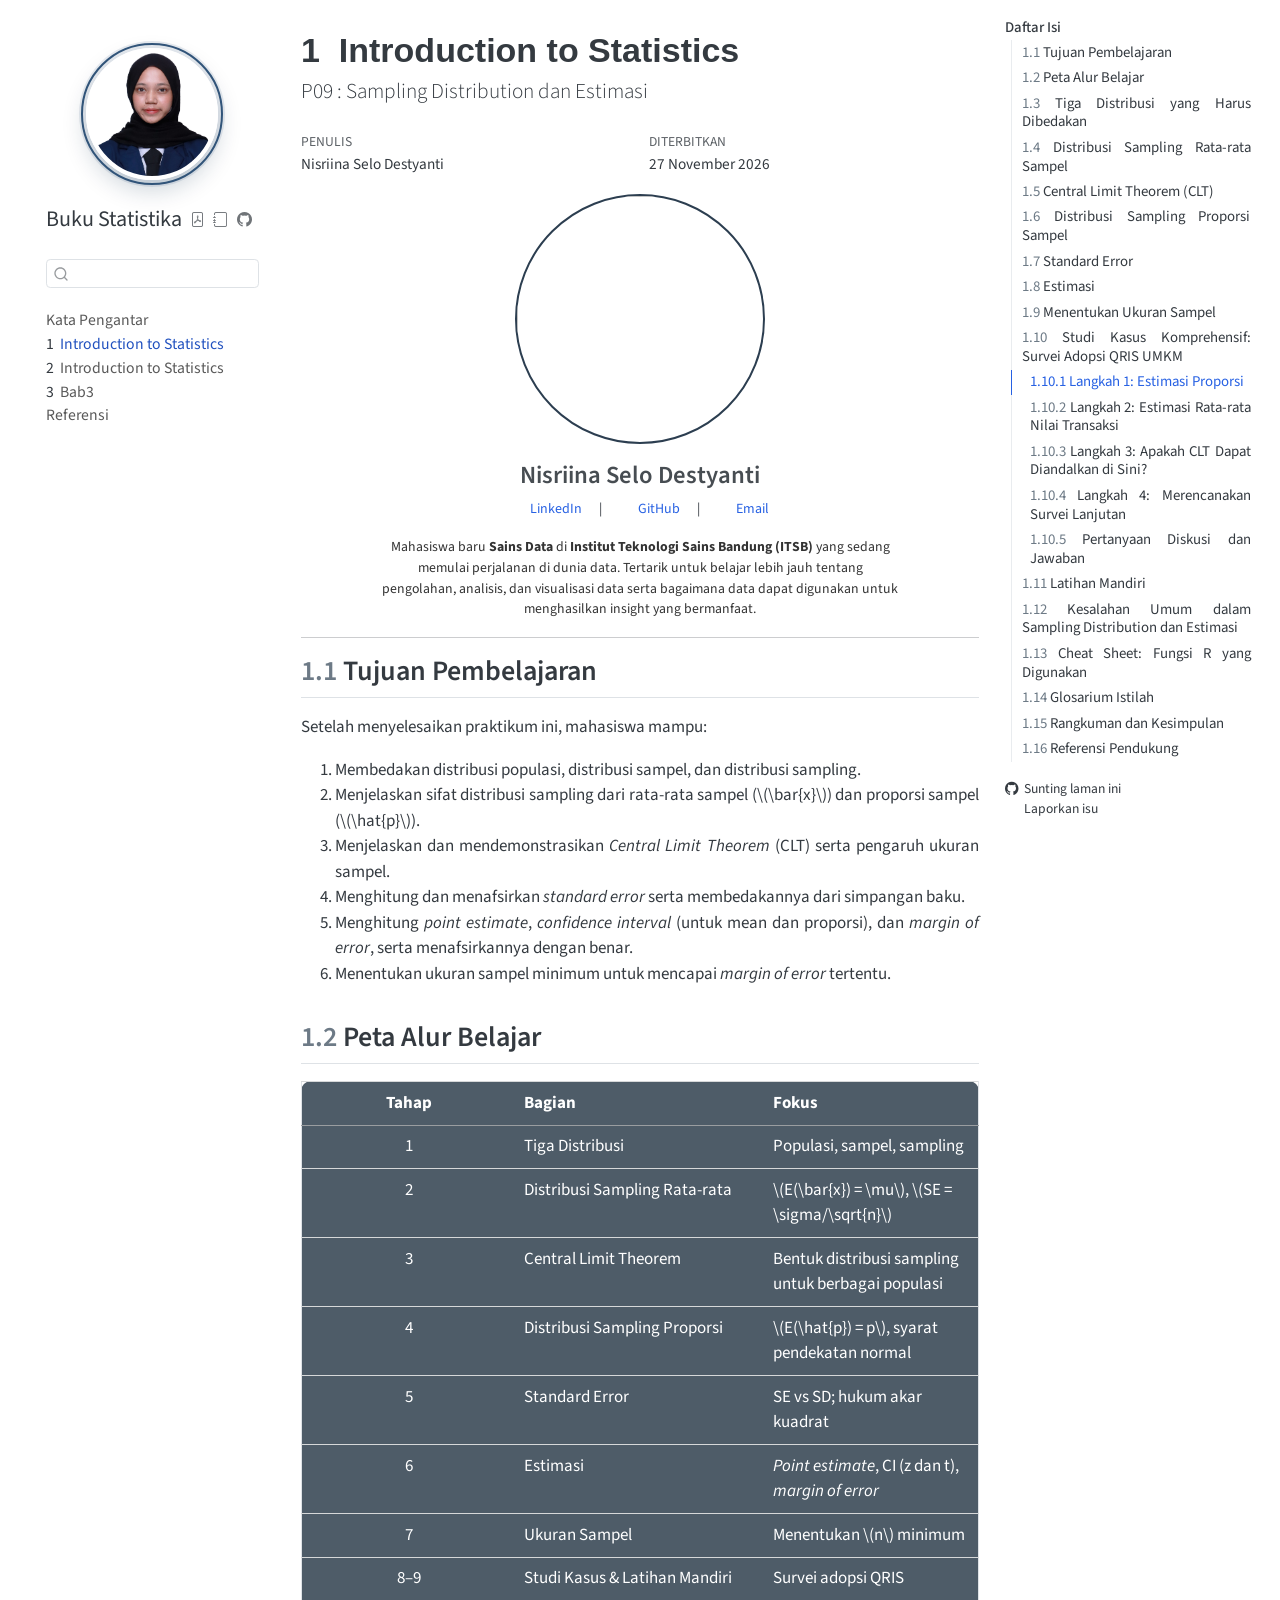
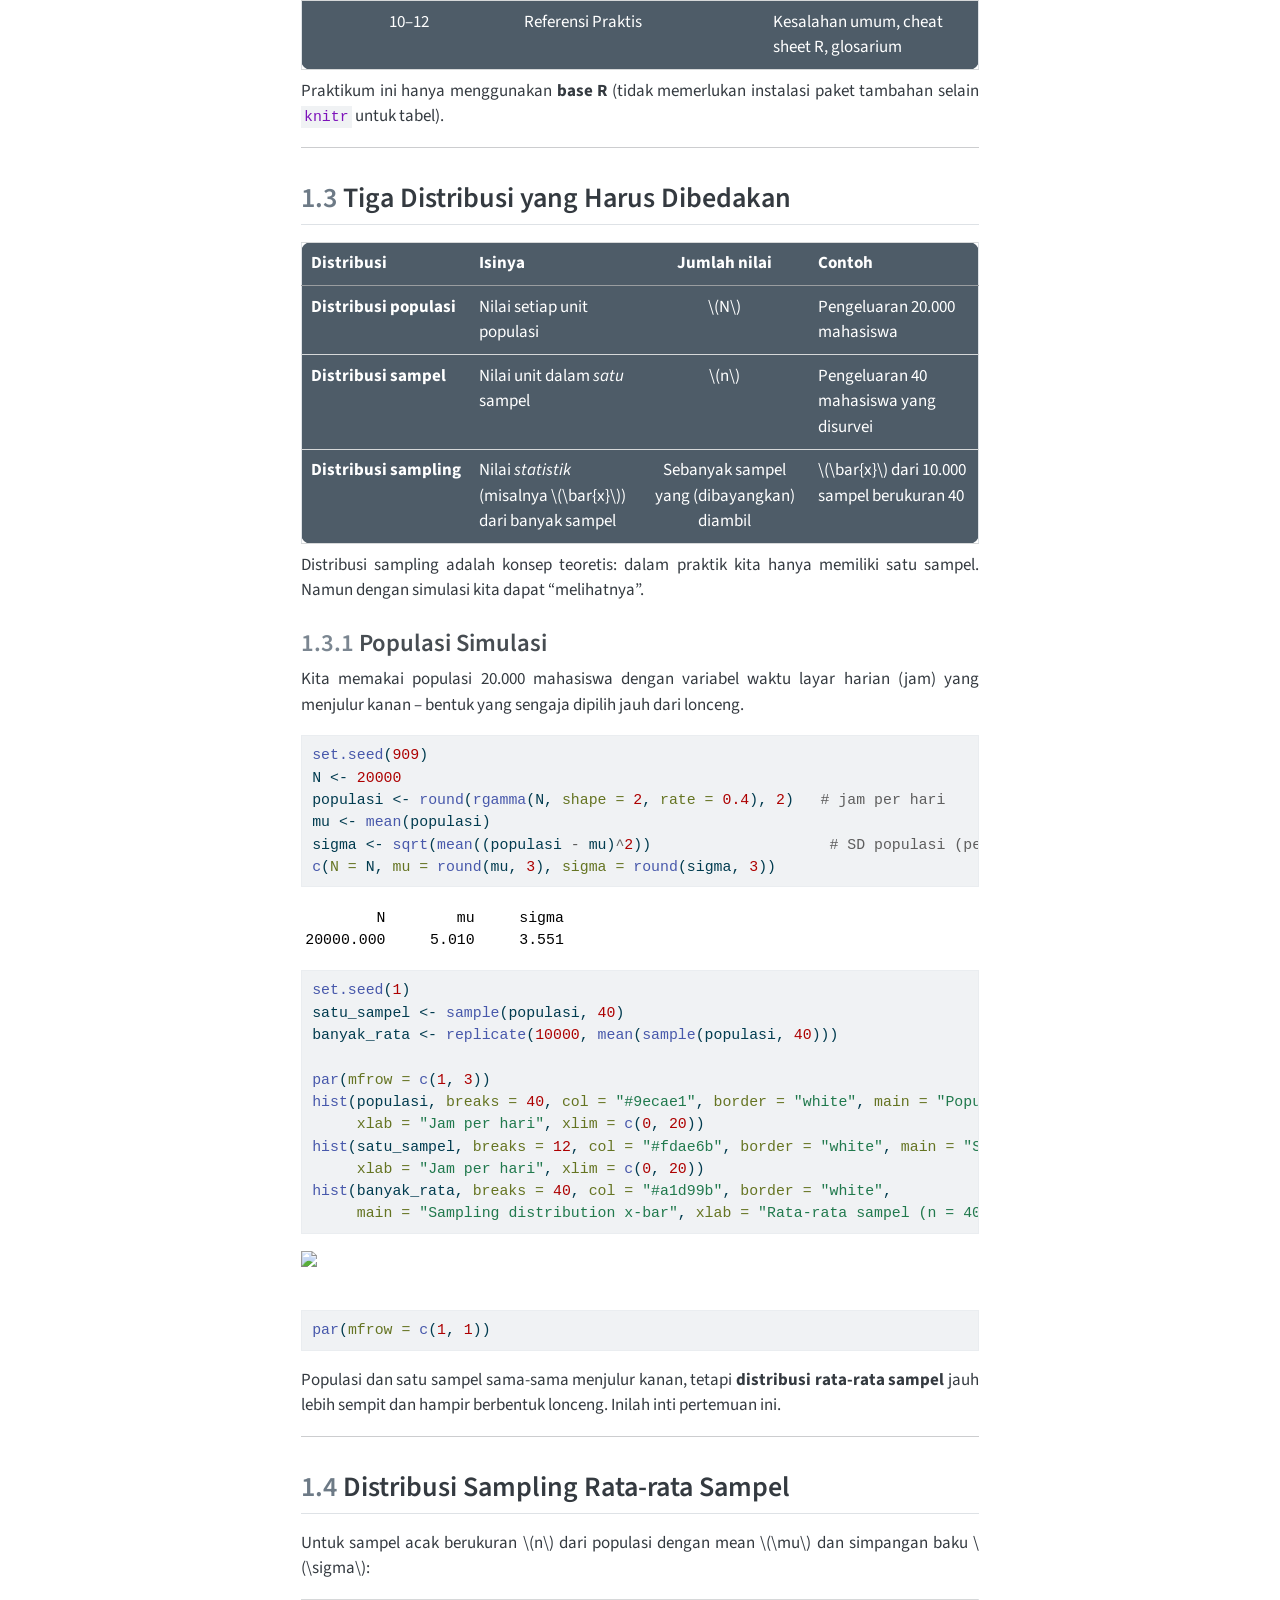
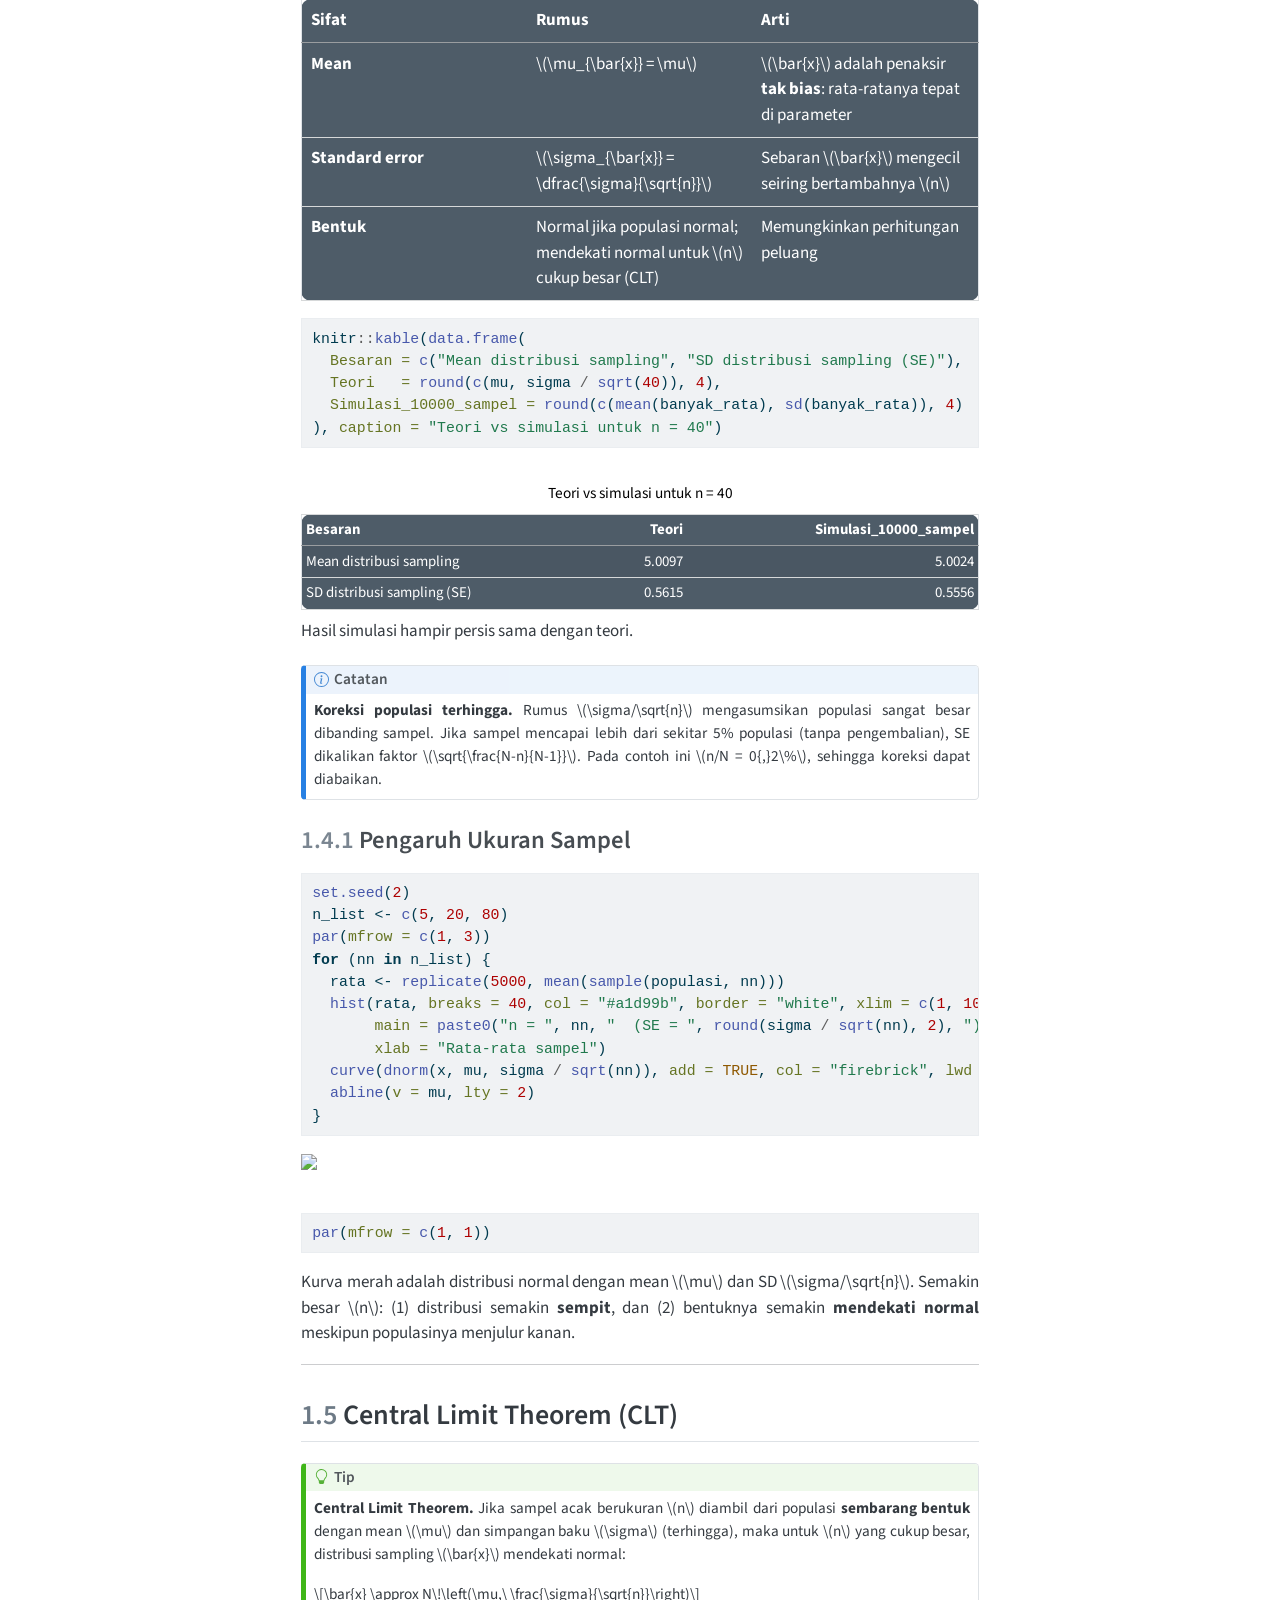
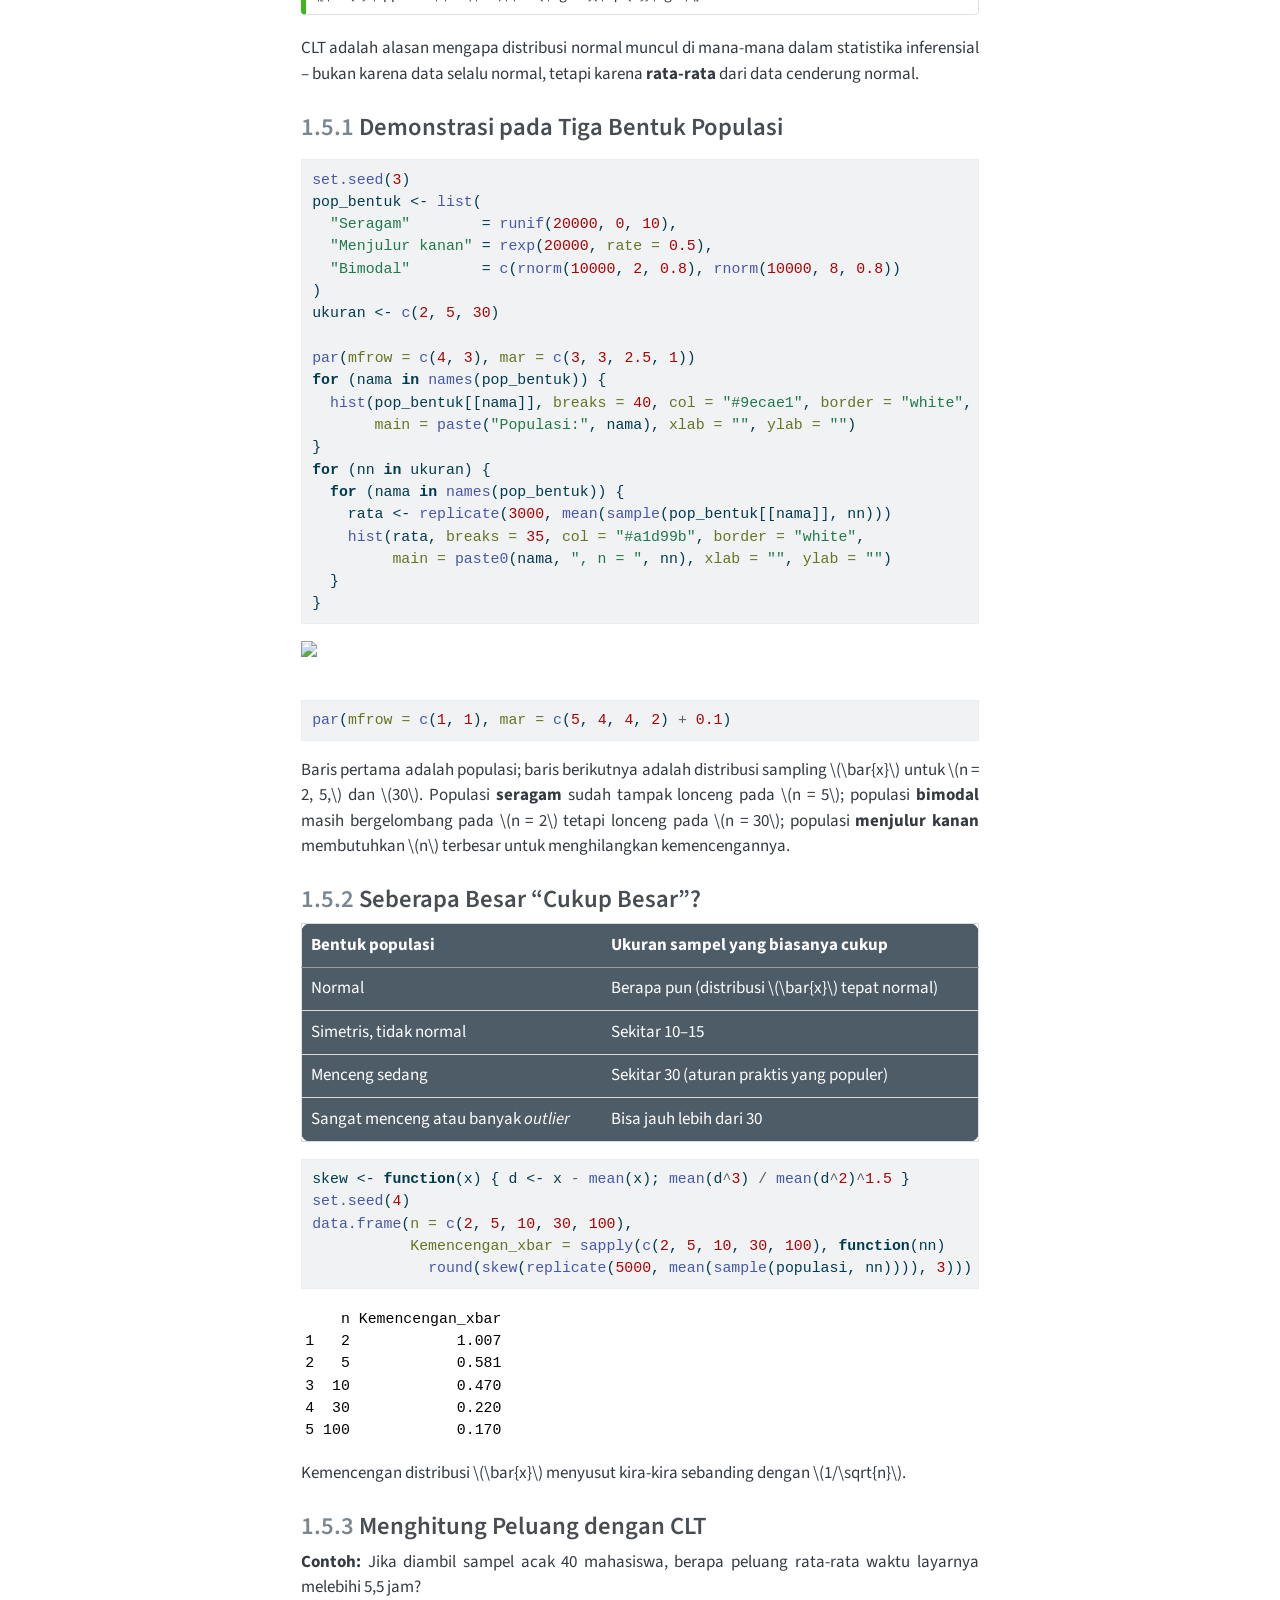
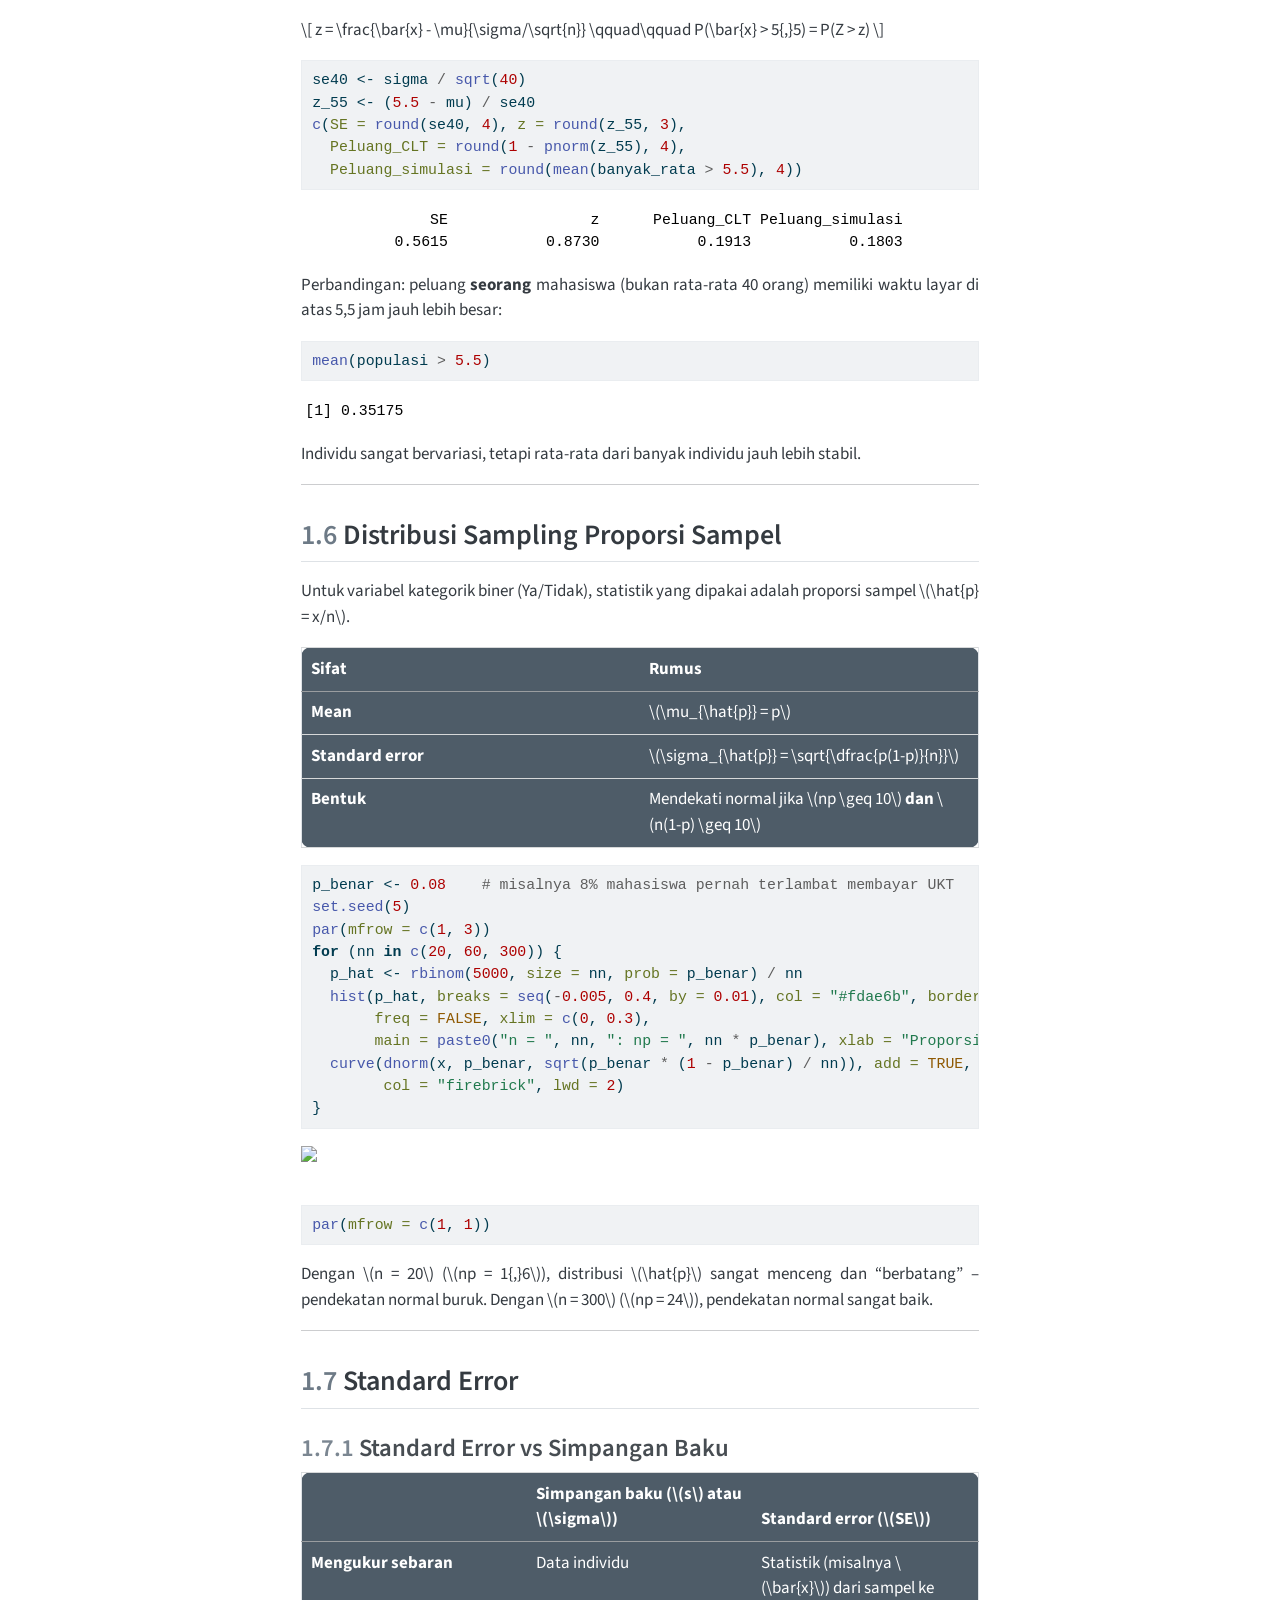
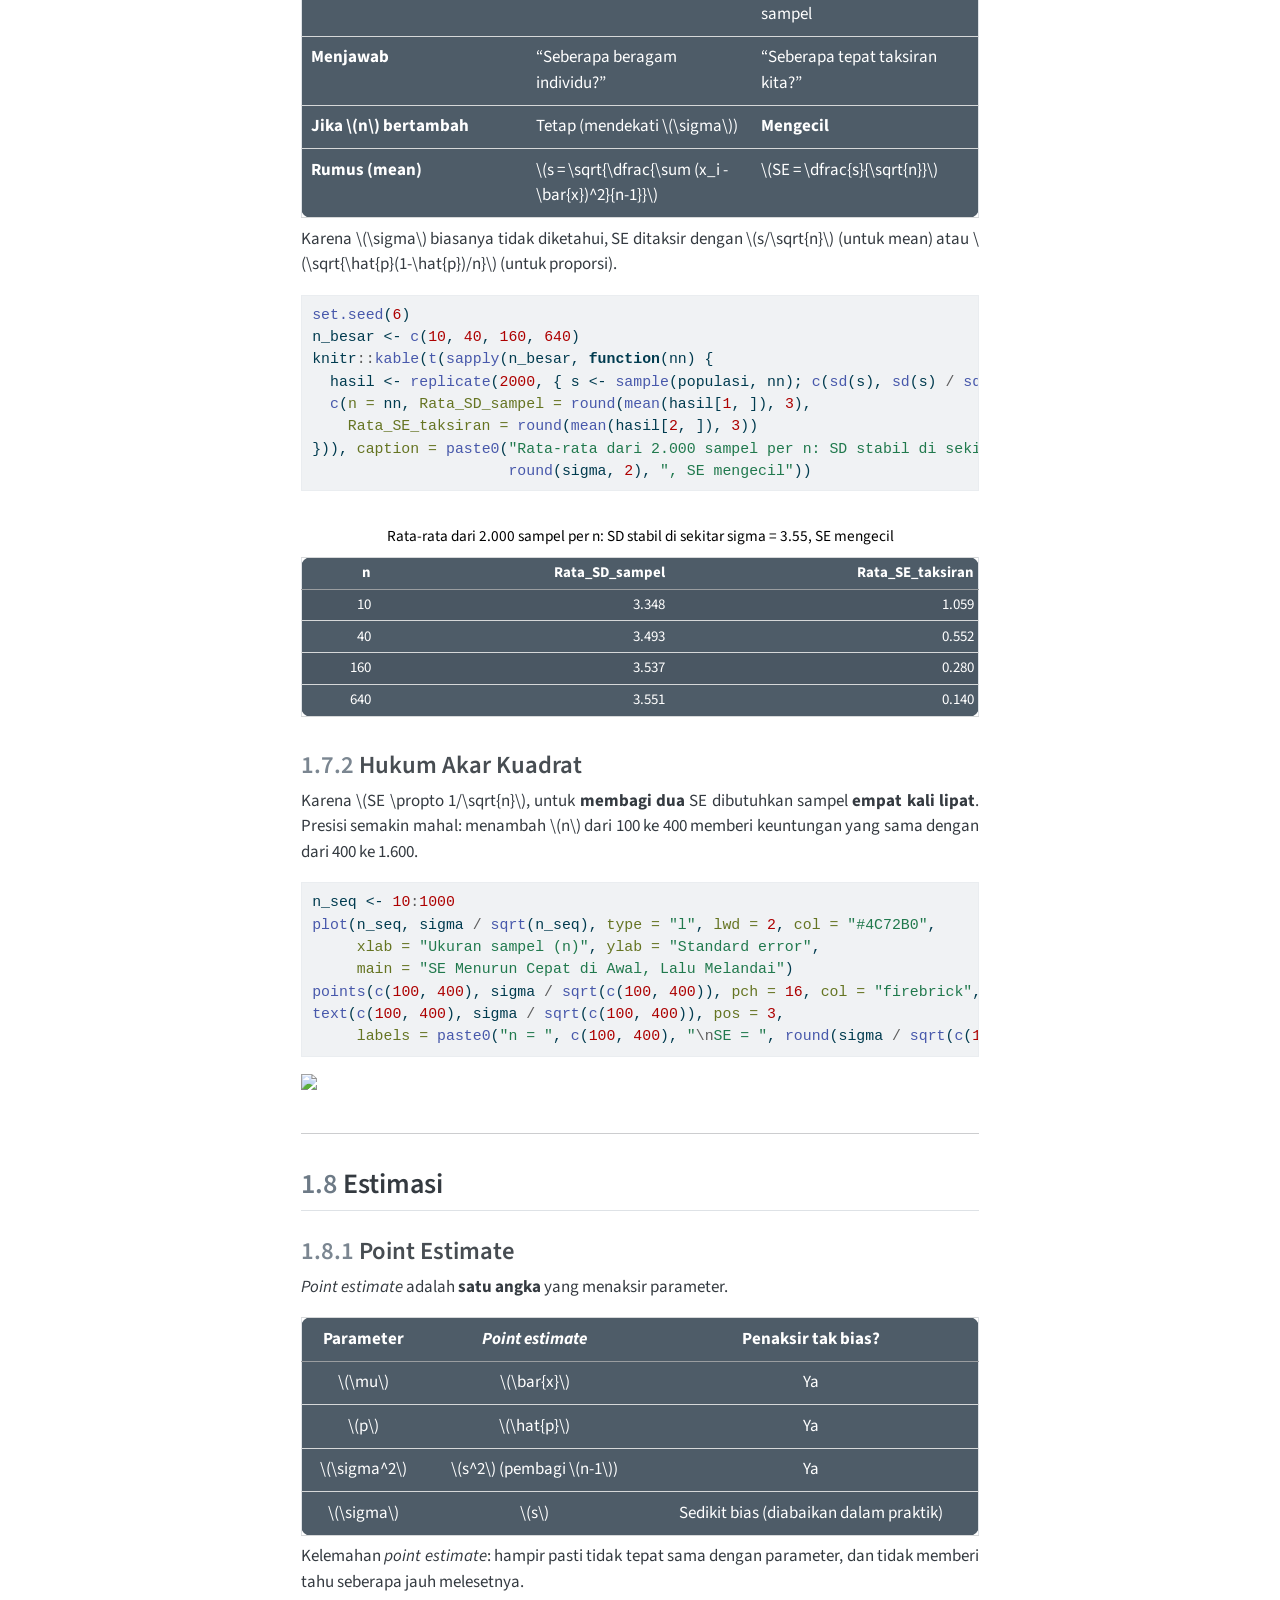
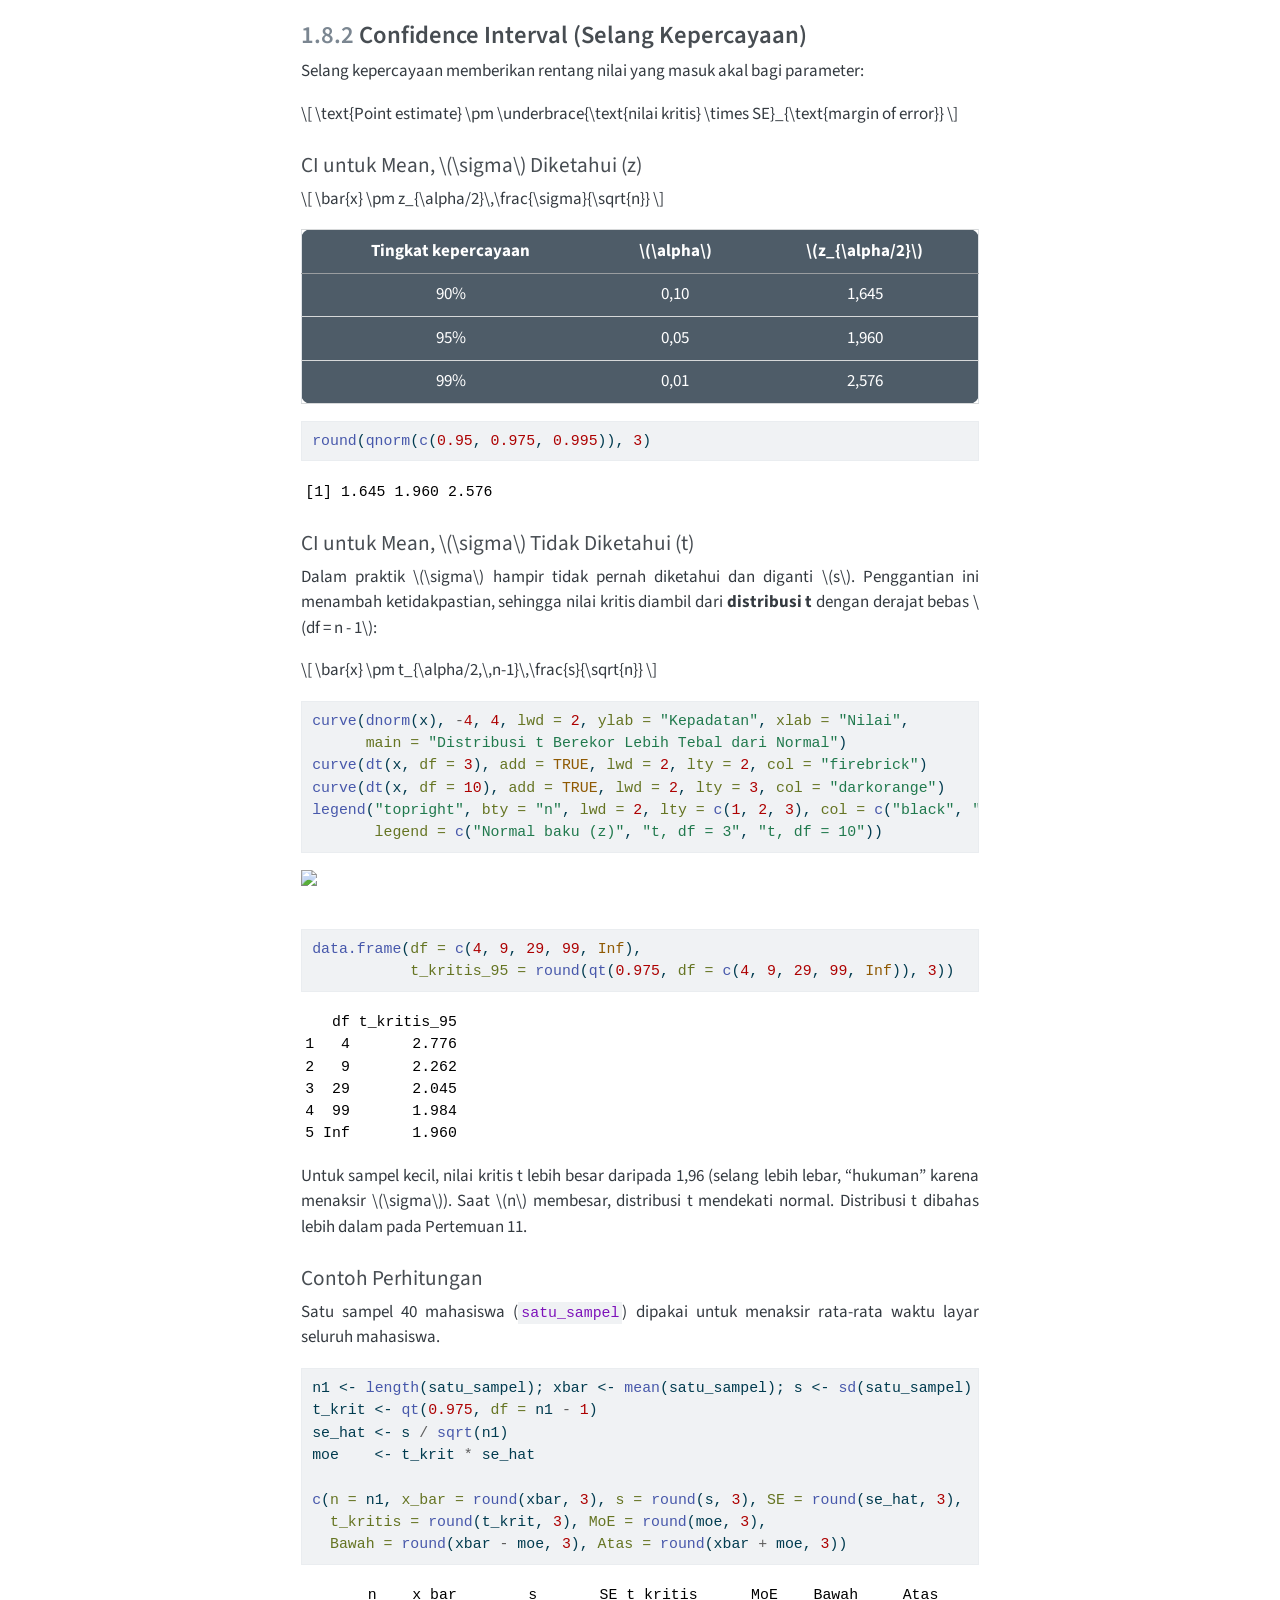
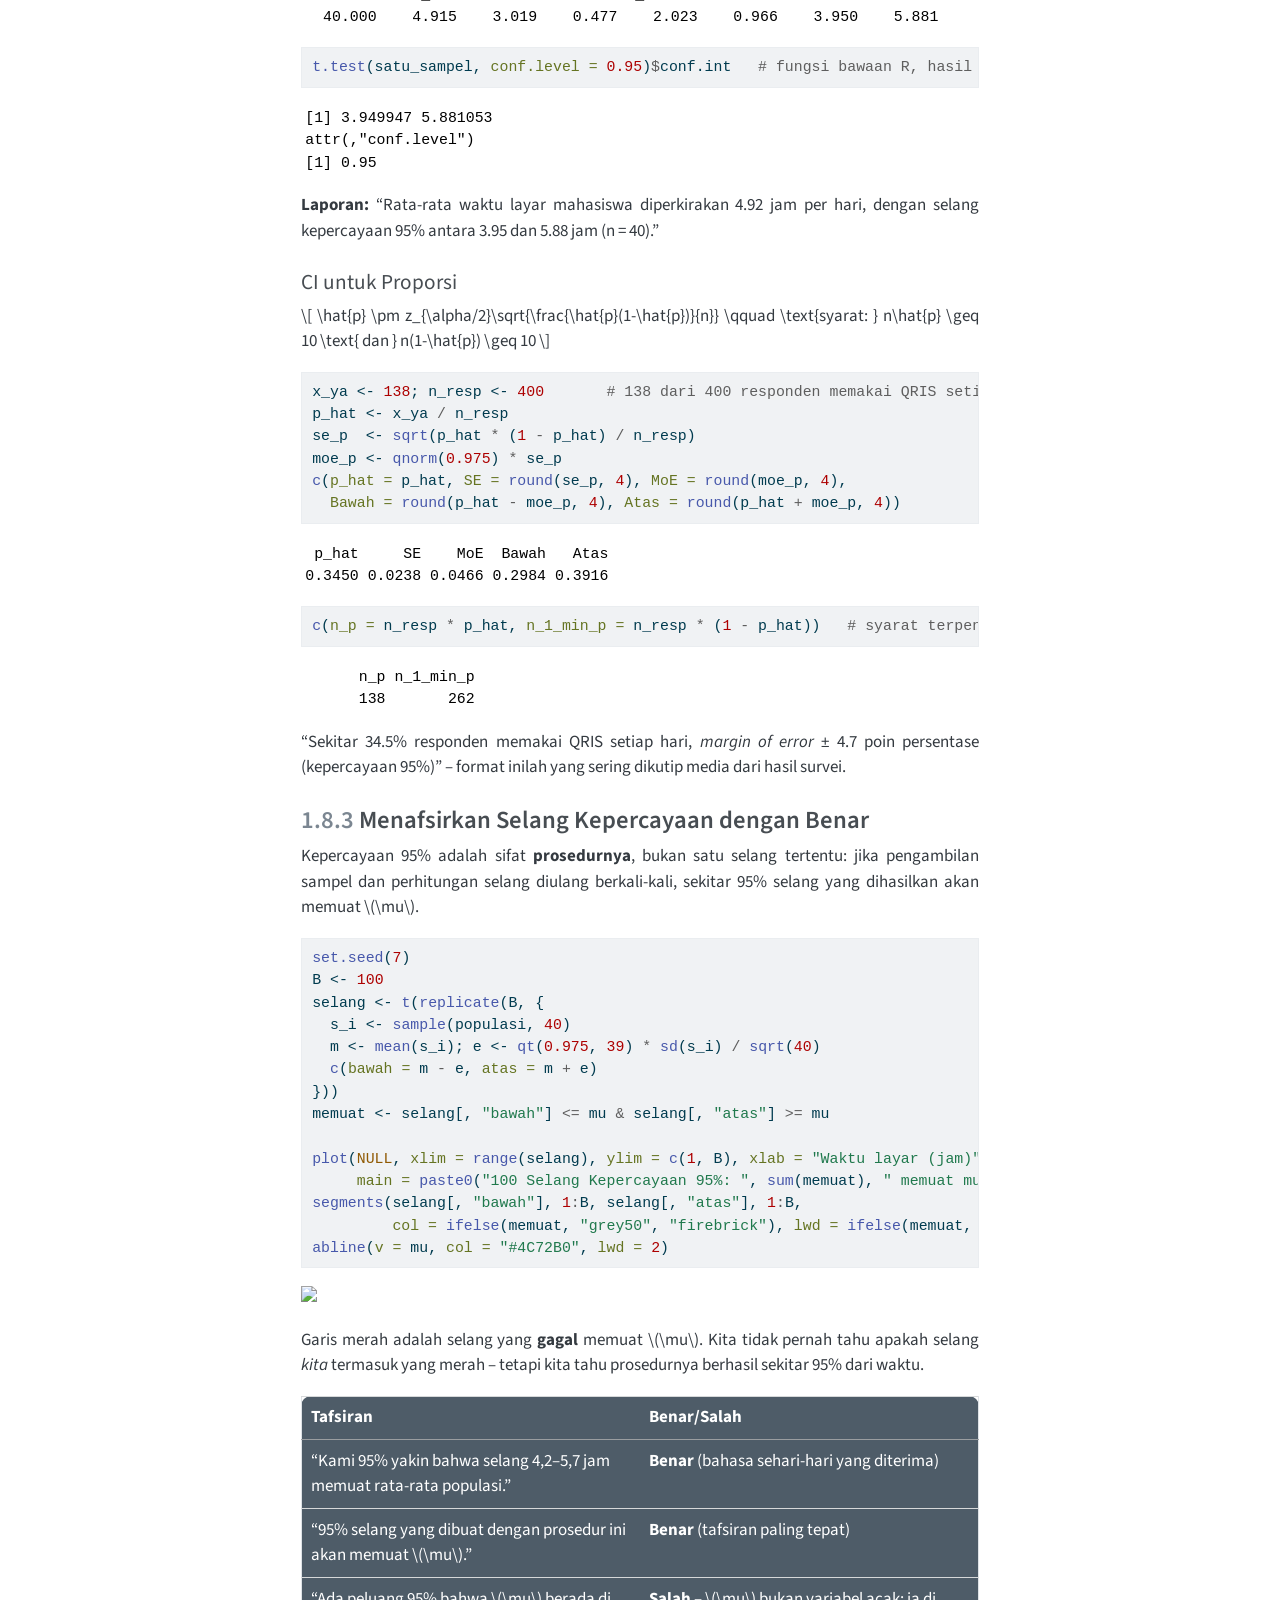
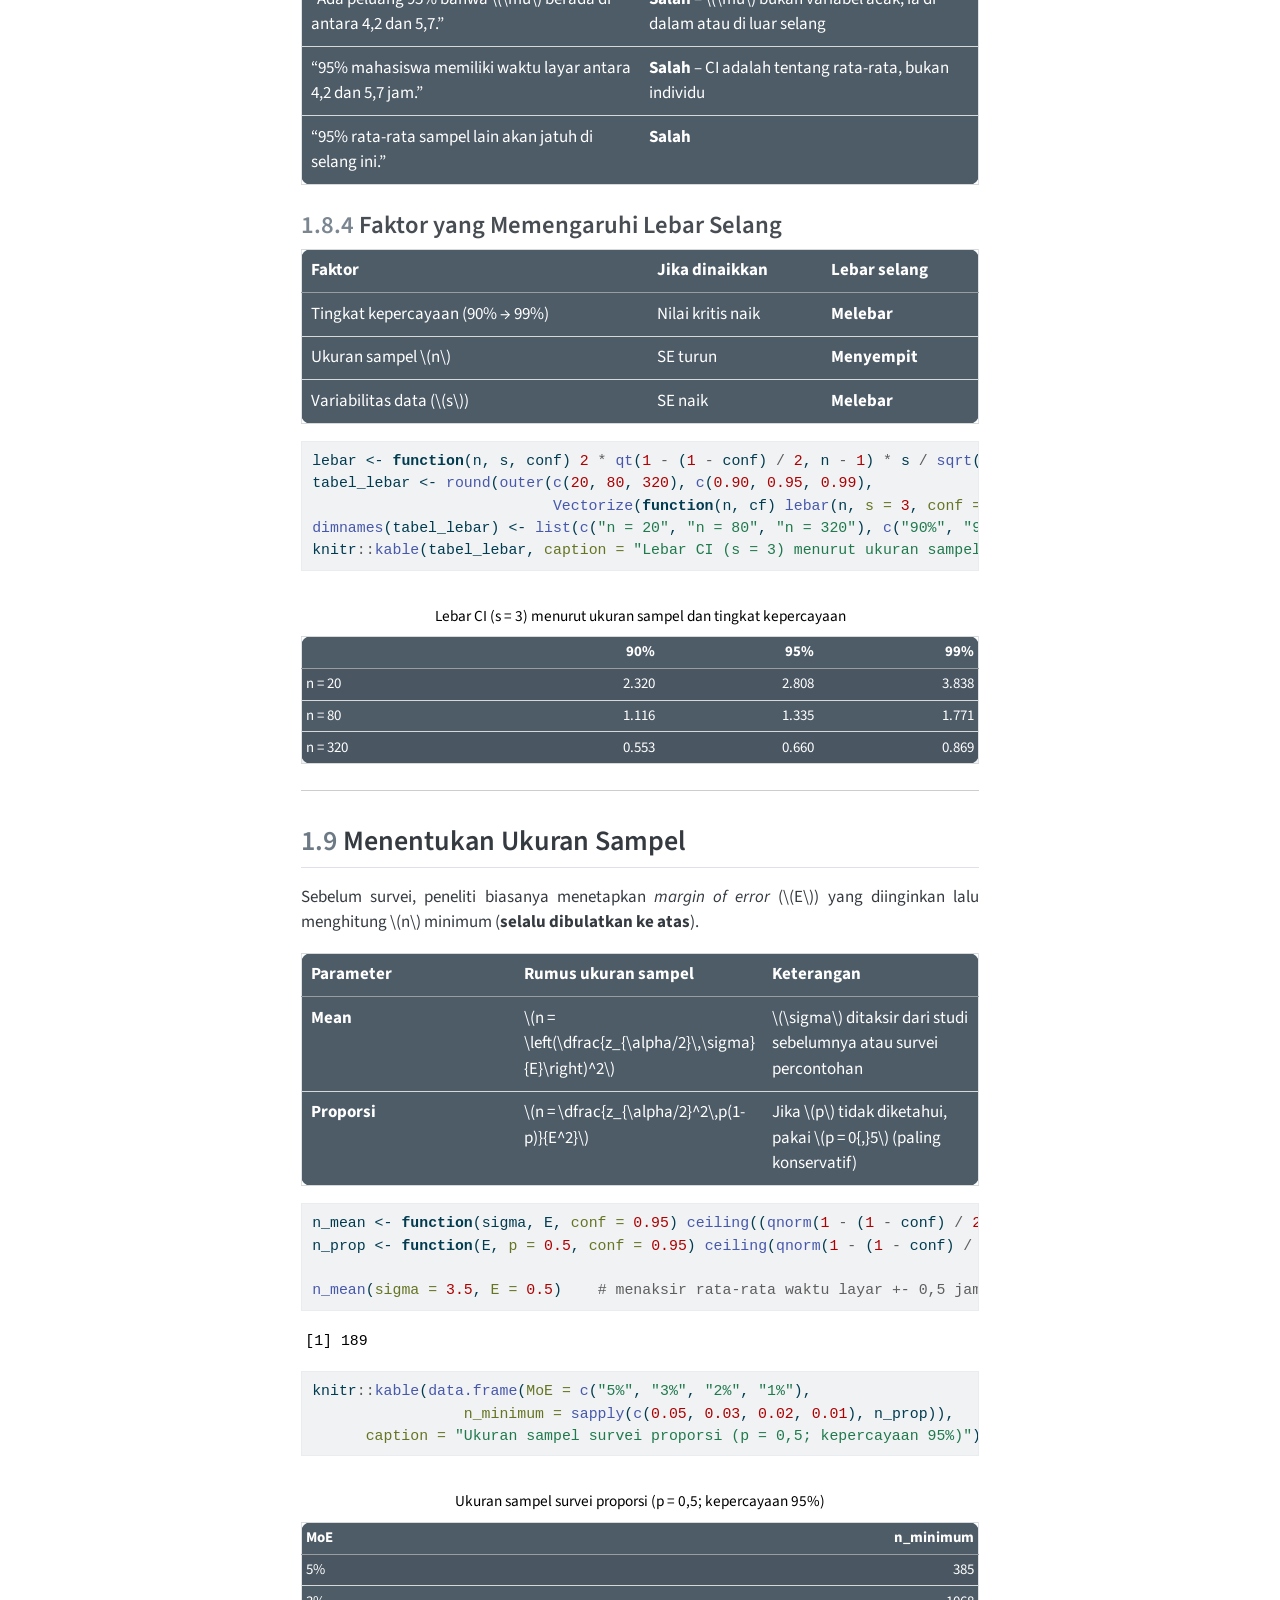
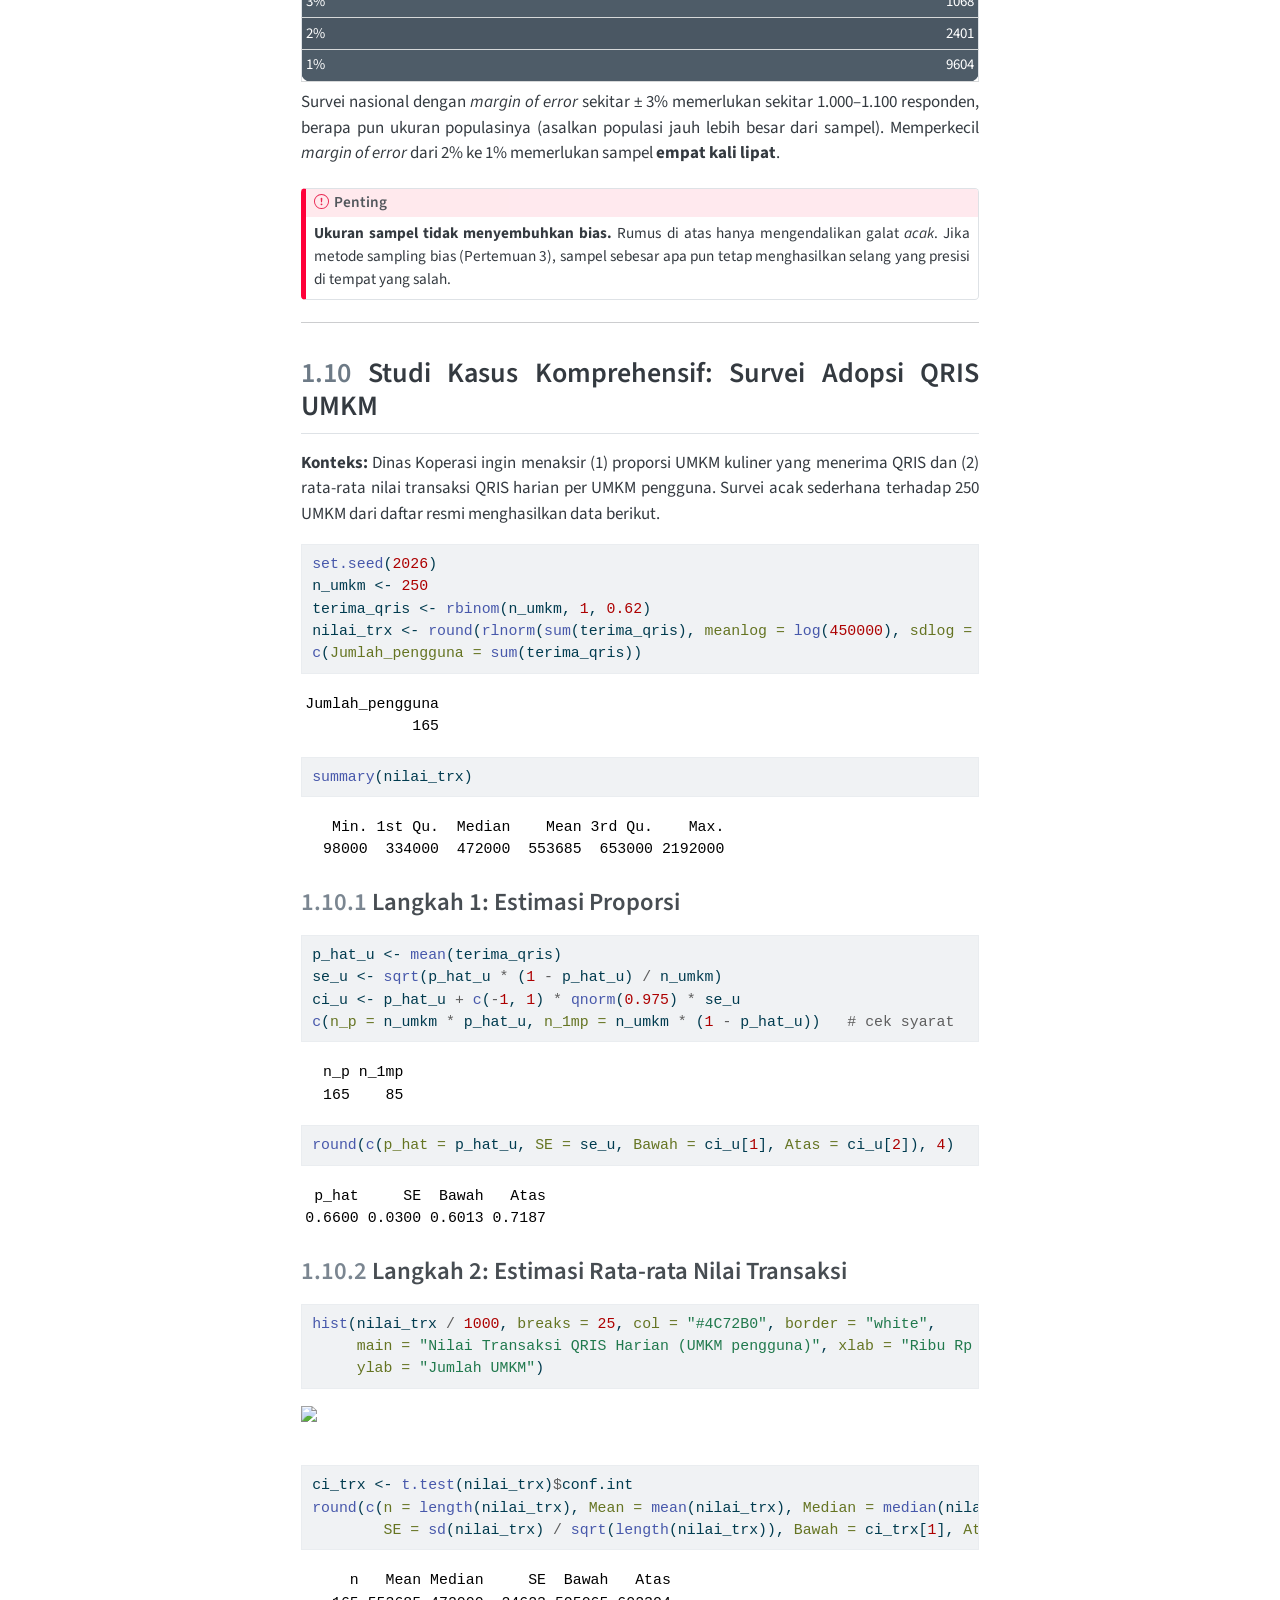
==== docs/chapters/bab-1.html @ 02f85b02 "Update book content" ====
<!DOCTYPE html>
<html xmlns="http://www.w3.org/1999/xhtml" lang="id" xml:lang="id"><head>

<meta charset="utf-8">
<meta name="generator" content="quarto-1.11.9">

<meta name="viewport" content="width=device-width, initial-scale=1.0, user-scalable=yes">

<meta name="author" content="Nisriina Selo Destyanti">
<meta name="dcterms.date" content="2026-11-27">
<meta name="description" content="Deskripsi singkat tentang buku">

<title>1&nbsp; Introduction to Statistics – Buku Statistika</title>
<style>
/* Default styles provided by pandoc.
** See https://pandoc.org/MANUAL.html#variables-for-html for config info.
*/
span.smallcaps{font-variant: small-caps;}
div.columns{display: flex; gap: 1.5em;}
div.column{flex: auto;}
@media screen {
div.columns{gap: min(4vw, 1.5em);}
div.column{overflow-x: auto;}
}
div.hanging-indent{margin-left: 1.5em; text-indent: -1.5em;}
ul.task-list{list-style: none;}
ul.task-list li input[type="checkbox"] {
  width: 0.8em;
  margin: 0 0.8em 0.2em -1em; /* quarto-specific, see https://github.com/quarto-dev/quarto-cli/issues/4556 */ 
  vertical-align: middle;
}
/* CSS for syntax highlighting */
html { -webkit-text-size-adjust: 100%; }
pre > code.sourceCode { white-space: pre; position: relative; }
pre > code.sourceCode > span { display: inline-block; line-height: 1.25; }
pre > code.sourceCode > span:empty { height: 1.2em; }
.sourceCode { overflow: visible; }
code.sourceCode > span { color: inherit; text-decoration: inherit; }
div.sourceCode { margin: 1em 0; }
pre.sourceCode { margin: 0; }
@media screen {
div.sourceCode { overflow: auto; }
}
@media print {
pre > code.sourceCode { white-space: pre-wrap; }
pre > code.sourceCode > span { text-indent: -5em; padding-left: 5em; }
}
pre.numberSource code
  { counter-reset: source-line 0; }
pre.numberSource code > span
  { position: relative; left: -4em; counter-increment: source-line; }
pre.numberSource code > span > a:first-child::before
  { content: counter(source-line);
    position: relative; left: -1em; text-align: right; vertical-align: baseline;
    border: none; display: inline-block;
    -webkit-touch-callout: none; -webkit-user-select: none;
    -khtml-user-select: none; -moz-user-select: none;
    -ms-user-select: none; user-select: none;
    padding: 0 4px; width: 4em;
  }
pre.numberSource { margin-left: 3em;  padding-left: 4px; }
div.sourceCode
  {   }
@media screen {
pre > code.sourceCode > span > a:first-child::before { text-decoration: underline; }
}
</style>


<script src="../site_libs/quarto-nav/quarto-nav.js"></script>
<script src="../site_libs/quarto-nav/headroom.min.js"></script>
<script src="../site_libs/clipboard/clipboard.min.js"></script>
<script src="../site_libs/quarto-search/autocomplete.umd.js"></script>
<script src="../site_libs/quarto-search/fuse.min.js"></script>
<script src="../site_libs/quarto-search/quarto-search.js"></script>
<meta name="quarto:offset" content="../">
<link href="../chapters/bab-2.html" rel="next">
<link href="../index.html" rel="prev">
<script src="../site_libs/quarto-html/quarto.js" type="module"></script>
<script src="../site_libs/quarto-html/tabsets/tabsets.js" type="module"></script>
<script src="../site_libs/quarto-html/scrollable-regions/scrollable-regions.js" type="module"></script>
<script src="../site_libs/quarto-html/popper.min.js"></script>
<script src="../site_libs/quarto-html/tippy.umd.min.js"></script>
<script src="../site_libs/quarto-html/anchor.min.js"></script>
<link href="../site_libs/quarto-html/tippy.css" rel="stylesheet">
<link href="../site_libs/quarto-html/quarto-syntax-highlighting-63b5708e65d6cd79cd7618c58d0c21e7.css" rel="stylesheet" id="quarto-text-highlighting-styles">
<script src="../site_libs/bootstrap/bootstrap.min.js"></script>
<link href="../site_libs/bootstrap/bootstrap-icons.css" rel="stylesheet">
<link href="../site_libs/bootstrap/bootstrap-8575377b15774f46c10fa1d7752ca172.min.css" rel="stylesheet" append-hash="true" id="quarto-bootstrap" data-mode="light">
<script id="quarto-search-options" type="application/json">{
  "location": "sidebar",
  "copy-button": false,
  "collapse-after": 3,
  "panel-placement": "start",
  "type": "textbox",
  "limit": 50,
  "keyboard-shortcut": [
    "f",
    "/",
    "s"
  ],
  "show-item-context": false,
  "language": {
    "search-no-results-text": "Tidak ada hasil",
    "search-matching-documents-text": "dokumen cocok",
    "search-copy-link-title": "Salin tautan untuk mencari",
    "search-hide-matches-text": "Sembunyikan kecocokan lainnya",
    "search-more-match-text": "kecocokan lainnya di dokumen ini",
    "search-more-matches-text": "kecocokan lainnya di dokumen ini",
    "search-clear-button-title": "Hapus",
    "search-text-placeholder": "",
    "search-detached-cancel-button-title": "Batal",
    "search-submit-button-title": "Kirim",
    "search-label": "Mencari"
  }
}</script>
<style>html{ scroll-behavior: smooth; }</style>
<meta name="author" content="Nisriina Selo Destyanti">

  <script src="https://cdnjs.cloudflare.com/polyfill/v3/polyfill.min.js?features=es6"></script>
  <script defer="" src="https://cdn.jsdelivr.net/npm/mathjax@4/tex-chtml.js" type="text/javascript"></script>

<script type="text/javascript">
const typesetMath = (el) => {
  if (window.MathJax) {
    // MathJax Typeset
    window.MathJax.typeset([el]);
  } else if (window.katex) {
    // KaTeX Render
    var mathElements = el.getElementsByClassName("math");
    var macros = [];
    for (var i = 0; i < mathElements.length; i++) {
      var texText = mathElements[i].firstChild;
      if (mathElements[i].tagName == "SPAN" && texText && texText.data) {
        window.katex.render(texText.data, mathElements[i], {
          displayMode: mathElements[i].classList.contains('display'),
          throwOnError: false,
          macros: macros,
          fleqn: false
        });
      }
    }
  }
}
window.Quarto = {
  typesetMath
};
</script>

<link rel="stylesheet" href="../assets/style.css">
<link rel="stylesheet" href="style.css">
</head>

<body class="nav-sidebar floating quarto-light"><a id="quarto-skip-link" class="visually-hidden-focusable" href="#quarto-document-content">Skip to main content</a>

<div id="quarto-search-results"></div>
  <header id="quarto-header" class="headroom fixed-top">
  <nav class="quarto-secondary-nav" aria-label="Bilah alat">
    <div class="container-fluid d-flex">
      <button type="button" class="quarto-btn-toggle btn" data-bs-toggle="collapse" role="button" data-bs-target=".quarto-sidebar-collapse-item" aria-controls="quarto-sidebar" aria-expanded="false" aria-label="Alihkan bilah sisi" onclick="if (window.quartoToggleHeadroom) { window.quartoToggleHeadroom(); }">
        <i class="bi bi-layout-text-sidebar-reverse"></i>
      </button>
        <nav class="quarto-page-breadcrumbs" aria-label="Jalur"><ol class="breadcrumb"><li class="breadcrumb-item"><a href="../chapters/bab-1.html"><span class="chapter-number">1</span>&nbsp; <span class="chapter-title">Introduction to Statistics</span></a></li></ol></nav>
        <a class="flex-grow-1" data-bs-toggle="collapse" data-bs-target=".quarto-sidebar-collapse-item" onclick="if (window.quartoToggleHeadroom) { window.quartoToggleHeadroom(); }">      
        </a>
      <button type="button" class="btn quarto-search-button" aria-label="Mencari" onclick="window.quartoOpenSearch();">
        <i class="bi bi-search"></i>
      </button>
    </div>
  </nav>
</header>
<!-- content -->
<div id="quarto-content" class="quarto-container page-columns page-rows-contents page-layout-article">
<!-- sidebar -->
  <nav id="quarto-sidebar" class="sidebar collapse collapse-horizontal quarto-sidebar-collapse-item sidebar-navigation floating overflow-auto" aria-label="Situs web">
    <div class="pt-lg-2 mt-2 text-left sidebar-header">
    <div class="sidebar-title mb-0 py-0">
      <a href="../">Buku Statistika</a> 
        <div class="sidebar-tools-main tools-wide">
    <a href="../Quarto-Template.pdf" title="Pratinjau PDF" class="quarto-navigation-tool px-1" aria-label="Pratinjau PDF"><i class="bi bi-file-pdf"></i></a>
    <a href="../epub-reader.html" title="Pratinjau EPUB" class="quarto-navigation-tool px-1" aria-label="Pratinjau EPUB"><i class="bi bi-journal"></i></a>
    <a href="https://github.com/pakardata1/ebook-template-quarto.git" title="Kode Sumber" class="quarto-navigation-tool px-1" aria-label="Kode Sumber"><i class="bi bi-github"></i></a>
</div>
    </div>
      </div>
        <div class="mt-2 flex-shrink-0 align-items-center">
        <div class="sidebar-search">
        <div id="quarto-search" class="" title="Mencari"></div>
        </div>
        </div>
    <div class="sidebar-menu-container"> 
    <ul class="list-unstyled mt-1">
        <li class="sidebar-item">
  <div class="sidebar-item-container"> 
  <a href="../index.html" class="sidebar-item-text sidebar-link">
 <span class="menu-text">Kata Pengantar</span></a>
  </div>
</li>
        <li class="sidebar-item">
  <div class="sidebar-item-container"> 
  <a href="../chapters/bab-1.html" class="sidebar-item-text sidebar-link active">
 <span class="menu-text"><span class="chapter-number">1</span>&nbsp; <span class="chapter-title">Introduction to Statistics</span></span></a>
  </div>
</li>
        <li class="sidebar-item">
  <div class="sidebar-item-container"> 
  <a href="../chapters/bab-2.html" class="sidebar-item-text sidebar-link">
 <span class="menu-text"><span class="chapter-number">2</span>&nbsp; <span class="chapter-title">Introduction to Statistics</span></span></a>
  </div>
</li>
        <li class="sidebar-item">
  <div class="sidebar-item-container"> 
  <a href="../chapters/bab-3.html" class="sidebar-item-text sidebar-link">
 <span class="menu-text"><span class="chapter-number">3</span>&nbsp; <span class="chapter-title">Bab3</span></span></a>
  </div>
</li>
        <li class="sidebar-item">
  <div class="sidebar-item-container"> 
  <a href="../references/referensi.html" class="sidebar-item-text sidebar-link">
 <span class="menu-text">Referensi</span></a>
  </div>
</li>
    </ul>
    </div>
</nav>
<div id="quarto-sidebar-glass" class="quarto-sidebar-collapse-item" data-bs-toggle="collapse" data-bs-target=".quarto-sidebar-collapse-item"></div>
<!-- margin-sidebar -->
    <div id="quarto-margin-sidebar" class="sidebar margin-sidebar">
        <nav id="TOC" role="doc-toc" aria-labelledby="toc-title" class="toc-active">
    <h2 id="toc-title">Daftar Isi</h2>
   
  <ul>
  <li><a href="#tujuan-pembelajaran" id="toc-tujuan-pembelajaran" class="nav-link active" data-scroll-target="#tujuan-pembelajaran"><span class="header-section-number">1.1</span> Tujuan Pembelajaran</a></li>
  <li><a href="#peta-alur-belajar" id="toc-peta-alur-belajar" class="nav-link" data-scroll-target="#peta-alur-belajar"><span class="header-section-number">1.2</span> Peta Alur Belajar</a></li>
  <li><a href="#tiga-distribusi-yang-harus-dibedakan" id="toc-tiga-distribusi-yang-harus-dibedakan" class="nav-link" data-scroll-target="#tiga-distribusi-yang-harus-dibedakan"><span class="header-section-number">1.3</span> Tiga Distribusi yang Harus Dibedakan</a>
  <ul class="collapse">
  <li><a href="#populasi-simulasi" id="toc-populasi-simulasi" class="nav-link" data-scroll-target="#populasi-simulasi"><span class="header-section-number">1.3.1</span> Populasi Simulasi</a></li>
  </ul></li>
  <li><a href="#distribusi-sampling-rata-rata-sampel" id="toc-distribusi-sampling-rata-rata-sampel" class="nav-link" data-scroll-target="#distribusi-sampling-rata-rata-sampel"><span class="header-section-number">1.4</span> Distribusi Sampling Rata-rata Sampel</a>
  <ul class="collapse">
  <li><a href="#pengaruh-ukuran-sampel" id="toc-pengaruh-ukuran-sampel" class="nav-link" data-scroll-target="#pengaruh-ukuran-sampel"><span class="header-section-number">1.4.1</span> Pengaruh Ukuran Sampel</a></li>
  </ul></li>
  <li><a href="#central-limit-theorem-clt" id="toc-central-limit-theorem-clt" class="nav-link" data-scroll-target="#central-limit-theorem-clt"><span class="header-section-number">1.5</span> Central Limit Theorem (CLT)</a>
  <ul class="collapse">
  <li><a href="#demonstrasi-pada-tiga-bentuk-populasi" id="toc-demonstrasi-pada-tiga-bentuk-populasi" class="nav-link" data-scroll-target="#demonstrasi-pada-tiga-bentuk-populasi"><span class="header-section-number">1.5.1</span> Demonstrasi pada Tiga Bentuk Populasi</a></li>
  <li><a href="#seberapa-besar-cukup-besar" id="toc-seberapa-besar-cukup-besar" class="nav-link" data-scroll-target="#seberapa-besar-cukup-besar"><span class="header-section-number">1.5.2</span> Seberapa Besar “Cukup Besar”?</a></li>
  <li><a href="#menghitung-peluang-dengan-clt" id="toc-menghitung-peluang-dengan-clt" class="nav-link" data-scroll-target="#menghitung-peluang-dengan-clt"><span class="header-section-number">1.5.3</span> Menghitung Peluang dengan CLT</a></li>
  </ul></li>
  <li><a href="#distribusi-sampling-proporsi-sampel" id="toc-distribusi-sampling-proporsi-sampel" class="nav-link" data-scroll-target="#distribusi-sampling-proporsi-sampel"><span class="header-section-number">1.6</span> Distribusi Sampling Proporsi Sampel</a></li>
  <li><a href="#standard-error" id="toc-standard-error" class="nav-link" data-scroll-target="#standard-error"><span class="header-section-number">1.7</span> Standard Error</a>
  <ul class="collapse">
  <li><a href="#standard-error-vs-simpangan-baku" id="toc-standard-error-vs-simpangan-baku" class="nav-link" data-scroll-target="#standard-error-vs-simpangan-baku"><span class="header-section-number">1.7.1</span> Standard Error vs Simpangan Baku</a></li>
  <li><a href="#hukum-akar-kuadrat" id="toc-hukum-akar-kuadrat" class="nav-link" data-scroll-target="#hukum-akar-kuadrat"><span class="header-section-number">1.7.2</span> Hukum Akar Kuadrat</a></li>
  </ul></li>
  <li><a href="#estimasi" id="toc-estimasi" class="nav-link" data-scroll-target="#estimasi"><span class="header-section-number">1.8</span> Estimasi</a>
  <ul class="collapse">
  <li><a href="#point-estimate" id="toc-point-estimate" class="nav-link" data-scroll-target="#point-estimate"><span class="header-section-number">1.8.1</span> Point Estimate</a></li>
  <li><a href="#confidence-interval-selang-kepercayaan" id="toc-confidence-interval-selang-kepercayaan" class="nav-link" data-scroll-target="#confidence-interval-selang-kepercayaan"><span class="header-section-number">1.8.2</span> Confidence Interval (Selang Kepercayaan)</a></li>
  <li><a href="#menafsirkan-selang-kepercayaan-dengan-benar" id="toc-menafsirkan-selang-kepercayaan-dengan-benar" class="nav-link" data-scroll-target="#menafsirkan-selang-kepercayaan-dengan-benar"><span class="header-section-number">1.8.3</span> Menafsirkan Selang Kepercayaan dengan Benar</a></li>
  <li><a href="#faktor-yang-memengaruhi-lebar-selang" id="toc-faktor-yang-memengaruhi-lebar-selang" class="nav-link" data-scroll-target="#faktor-yang-memengaruhi-lebar-selang"><span class="header-section-number">1.8.4</span> Faktor yang Memengaruhi Lebar Selang</a></li>
  </ul></li>
  <li><a href="#menentukan-ukuran-sampel" id="toc-menentukan-ukuran-sampel" class="nav-link" data-scroll-target="#menentukan-ukuran-sampel"><span class="header-section-number">1.9</span> Menentukan Ukuran Sampel</a></li>
  <li><a href="#studi-kasus-komprehensif-survei-adopsi-qris-umkm" id="toc-studi-kasus-komprehensif-survei-adopsi-qris-umkm" class="nav-link" data-scroll-target="#studi-kasus-komprehensif-survei-adopsi-qris-umkm"><span class="header-section-number">1.10</span> Studi Kasus Komprehensif: Survei Adopsi QRIS UMKM</a>
  <ul class="collapse">
  <li><a href="#langkah-1-estimasi-proporsi" id="toc-langkah-1-estimasi-proporsi" class="nav-link" data-scroll-target="#langkah-1-estimasi-proporsi"><span class="header-section-number">1.10.1</span> Langkah 1: Estimasi Proporsi</a></li>
  <li><a href="#langkah-2-estimasi-rata-rata-nilai-transaksi" id="toc-langkah-2-estimasi-rata-rata-nilai-transaksi" class="nav-link" data-scroll-target="#langkah-2-estimasi-rata-rata-nilai-transaksi"><span class="header-section-number">1.10.2</span> Langkah 2: Estimasi Rata-rata Nilai Transaksi</a></li>
  <li><a href="#langkah-3-apakah-clt-dapat-diandalkan-di-sini" id="toc-langkah-3-apakah-clt-dapat-diandalkan-di-sini" class="nav-link" data-scroll-target="#langkah-3-apakah-clt-dapat-diandalkan-di-sini"><span class="header-section-number">1.10.3</span> Langkah 3: Apakah CLT Dapat Diandalkan di Sini?</a></li>
  <li><a href="#langkah-4-merencanakan-survei-lanjutan" id="toc-langkah-4-merencanakan-survei-lanjutan" class="nav-link" data-scroll-target="#langkah-4-merencanakan-survei-lanjutan"><span class="header-section-number">1.10.4</span> Langkah 4: Merencanakan Survei Lanjutan</a></li>
  <li><a href="#pertanyaan-diskusi-dan-jawaban" id="toc-pertanyaan-diskusi-dan-jawaban" class="nav-link" data-scroll-target="#pertanyaan-diskusi-dan-jawaban"><span class="header-section-number">1.10.5</span> Pertanyaan Diskusi dan Jawaban</a></li>
  </ul></li>
  <li><a href="#latihan-mandiri" id="toc-latihan-mandiri" class="nav-link" data-scroll-target="#latihan-mandiri"><span class="header-section-number">1.11</span> Latihan Mandiri</a>
  <ul class="collapse">
  <li><a href="#latihan-utama-berat-kemasan-kopi-bubuk" id="toc-latihan-utama-berat-kemasan-kopi-bubuk" class="nav-link" data-scroll-target="#latihan-utama-berat-kemasan-kopi-bubuk"><span class="header-section-number">1.11.1</span> Latihan Utama: Berat Kemasan Kopi Bubuk</a></li>
  <li><a href="#latihan-tambahan-self-check" id="toc-latihan-tambahan-self-check" class="nav-link" data-scroll-target="#latihan-tambahan-self-check"><span class="header-section-number">1.11.2</span> Latihan Tambahan (Self-Check)</a></li>
  </ul></li>
  <li><a href="#kesalahan-umum-dalam-sampling-distribution-dan-estimasi" id="toc-kesalahan-umum-dalam-sampling-distribution-dan-estimasi" class="nav-link" data-scroll-target="#kesalahan-umum-dalam-sampling-distribution-dan-estimasi"><span class="header-section-number">1.12</span> Kesalahan Umum dalam Sampling Distribution dan Estimasi</a></li>
  <li><a href="#cheat-sheet-fungsi-r-yang-digunakan" id="toc-cheat-sheet-fungsi-r-yang-digunakan" class="nav-link" data-scroll-target="#cheat-sheet-fungsi-r-yang-digunakan"><span class="header-section-number">1.13</span> Cheat Sheet: Fungsi R yang Digunakan</a></li>
  <li><a href="#glosarium-istilah" id="toc-glosarium-istilah" class="nav-link" data-scroll-target="#glosarium-istilah"><span class="header-section-number">1.14</span> Glosarium Istilah</a></li>
  <li><a href="#rangkuman-dan-kesimpulan" id="toc-rangkuman-dan-kesimpulan" class="nav-link" data-scroll-target="#rangkuman-dan-kesimpulan"><span class="header-section-number">1.15</span> Rangkuman dan Kesimpulan</a></li>
  <li><a href="#referensi-pendukung" id="toc-referensi-pendukung" class="nav-link" data-scroll-target="#referensi-pendukung"><span class="header-section-number">1.16</span> Referensi Pendukung</a></li>
  </ul>
<div class="toc-actions"><ul><li><a href="https://github.com/pakardata1/ebook-template-quarto.git/edit/main/chapters/bab-1.qmd" class="toc-action"><i class="bi bi-github"></i>Sunting laman ini</a></li><li><a href="https://github.com/pakardata1/ebook-template-quarto.git/issues/new" class="toc-action"><i class="bi empty"></i>Laporkan isu</a></li></ul></div></nav>
    </div>
<!-- main -->
<main class="content" id="quarto-document-content" tabindex="-1">

<header id="title-block-header" class="quarto-title-block default">
<div class="quarto-title">
<h1 class="title"><span class="chapter-number">1</span>&nbsp; <span class="chapter-title">Introduction to Statistics</span></h1>
<p class="subtitle lead">P09 : Sampling Distribution dan Estimasi</p>
</div>



<div class="quarto-title-meta">

    <div>
    <div class="quarto-title-meta-heading">Penulis</div>
    <div class="quarto-title-meta-contents">
             <p>Nisriina Selo Destyanti </p>
          </div>
  </div>
    
    <div>
    <div class="quarto-title-meta-heading">Diterbitkan</div>
    <div class="quarto-title-meta-contents">
      <p class="date">27 November 2026</p>
    </div>
  </div>
  
    
  </div>
  


</header>


<div style="text-align:center;">
<p><img class="zoom-img" src="PS 3X4.jpg" style="width:250px;height:250px;border-radius:50%;
            border:2px solid #2c3e50;
            display:block;margin:auto;"></p>
<h3 class="zoom-text anchored" style="margin-top:12px;">
Nisriina Selo Destyanti
</h3>
<p style="text-align:center;font-size:14px;margin-top:3px;">
<a class="zoom-link" href="https://www.linkedin.com/in/nisriina-selo-destyanti-976b20421?utm_source=share_via&amp;utm_content=profile&amp;utm_medium=member_android" target="_blank" rel="noopener noreferrer" style="display:inline-block;margin:0 8px;text-decoration:none;white-space:nowrap;"> <img class="zoom-icon" src="https://cdn-icons-png.flaticon.com/512/174/174857.png" style="width:16px;height:16px;vertical-align:middle;"> LinkedIn </a> <span style="margin:0 6px;">|</span> <a class="zoom-link" href="https://github.com/dsciencelabs" target="_blank" rel="noopener noreferrer" style="display:inline-block;margin:0 8px;text-decoration:none;white-space:nowrap;"> <img class="zoom-icon" src="https://cdn-icons-png.flaticon.com/512/25/25231.png" style="width:16px;height:16px;vertical-align:middle;"> GitHub </a> <span style="margin:0 6px;">|</span> <a class="zoom-link" href="mailto:nisriinaninis8@gmail.com" style="display:inline-block;margin:0 8px;text-decoration:none;white-space:nowrap;"> <img class="zoom-icon" src="https://cdn-icons-png.flaticon.com/512/732/732200.png" style="width:16px;height:16px;vertical-align:middle;"> Email </a>
</p>
<p class="zoom-text" style="max-width:520px;margin:10px auto;text-align:center;
          font-size:13.8px;line-height:1.5;color:#333;">
Mahasiswa baru <strong>Sains Data</strong> di <strong>Institut Teknologi Sains Bandung (ITSB)</strong> yang sedang memulai perjalanan di dunia data. Tertarik untuk belajar lebih jauh tentang pengolahan, analisis, dan visualisasi data serta bagaimana data dapat digunakan untuk menghasilkan insight yang bermanfaat.
</p>
</div>
<hr>
<section id="tujuan-pembelajaran" class="level2" data-number="1.1">
<h2 data-number="1.1" class="anchored" data-anchor-id="tujuan-pembelajaran"><span class="header-section-number">1.1</span> Tujuan Pembelajaran</h2>
<p>Setelah menyelesaikan praktikum ini, mahasiswa mampu:</p>
<ol type="1">
<li>Membedakan distribusi populasi, distribusi sampel, dan distribusi sampling.</li>
<li>Menjelaskan sifat distribusi sampling dari rata-rata sampel (<span class="math inline">\(\bar{x}\)</span>) dan proporsi sampel (<span class="math inline">\(\hat{p}\)</span>).</li>
<li>Menjelaskan dan mendemonstrasikan <em>Central Limit Theorem</em> (CLT) serta pengaruh ukuran sampel.</li>
<li>Menghitung dan menafsirkan <em>standard error</em> serta membedakannya dari simpangan baku.</li>
<li>Menghitung <em>point estimate</em>, <em>confidence interval</em> (untuk mean dan proporsi), dan <em>margin of error</em>, serta menafsirkannya dengan benar.</li>
<li>Menentukan ukuran sampel minimum untuk mencapai <em>margin of error</em> tertentu.</li>
</ol>
</section>
<section id="peta-alur-belajar" class="level2" data-number="1.2">
<h2 data-number="1.2" class="anchored" data-anchor-id="peta-alur-belajar"><span class="header-section-number">1.2</span> Peta Alur Belajar</h2>
<table class="caption-top table">
<colgroup>
<col style="width: 31%">
<col style="width: 36%">
<col style="width: 31%">
</colgroup>
<thead>
<tr class="header">
<th style="text-align: center;">Tahap</th>
<th style="text-align: left;">Bagian</th>
<th style="text-align: left;">Fokus</th>
</tr>
</thead>
<tbody>
<tr class="odd">
<td style="text-align: center;">1</td>
<td style="text-align: left;">Tiga Distribusi</td>
<td style="text-align: left;">Populasi, sampel, sampling</td>
</tr>
<tr class="even">
<td style="text-align: center;">2</td>
<td style="text-align: left;">Distribusi Sampling Rata-rata</td>
<td style="text-align: left;"><span class="math inline">\(E(\bar{x}) = \mu\)</span>, <span class="math inline">\(SE = \sigma/\sqrt{n}\)</span></td>
</tr>
<tr class="odd">
<td style="text-align: center;">3</td>
<td style="text-align: left;">Central Limit Theorem</td>
<td style="text-align: left;">Bentuk distribusi sampling untuk berbagai populasi</td>
</tr>
<tr class="even">
<td style="text-align: center;">4</td>
<td style="text-align: left;">Distribusi Sampling Proporsi</td>
<td style="text-align: left;"><span class="math inline">\(E(\hat{p}) = p\)</span>, syarat pendekatan normal</td>
</tr>
<tr class="odd">
<td style="text-align: center;">5</td>
<td style="text-align: left;">Standard Error</td>
<td style="text-align: left;">SE vs SD; hukum akar kuadrat</td>
</tr>
<tr class="even">
<td style="text-align: center;">6</td>
<td style="text-align: left;">Estimasi</td>
<td style="text-align: left;"><em>Point estimate</em>, CI (z dan t), <em>margin of error</em></td>
</tr>
<tr class="odd">
<td style="text-align: center;">7</td>
<td style="text-align: left;">Ukuran Sampel</td>
<td style="text-align: left;">Menentukan <span class="math inline">\(n\)</span> minimum</td>
</tr>
<tr class="even">
<td style="text-align: center;">8–9</td>
<td style="text-align: left;">Studi Kasus &amp; Latihan Mandiri</td>
<td style="text-align: left;">Survei adopsi QRIS</td>
</tr>
<tr class="odd">
<td style="text-align: center;">10–12</td>
<td style="text-align: left;">Referensi Praktis</td>
<td style="text-align: left;">Kesalahan umum, cheat sheet R, glosarium</td>
</tr>
</tbody>
</table>
<p>Praktikum ini hanya menggunakan <strong>base R</strong> (tidak memerlukan instalasi paket tambahan selain <code>knitr</code> untuk tabel).</p>
<hr>
</section>
<section id="tiga-distribusi-yang-harus-dibedakan" class="level2" data-number="1.3">
<h2 data-number="1.3" class="anchored" data-anchor-id="tiga-distribusi-yang-harus-dibedakan"><span class="header-section-number">1.3</span> Tiga Distribusi yang Harus Dibedakan</h2>
<table class="caption-top table">
<colgroup>
<col style="width: 25%">
<col style="width: 25%">
<col style="width: 25%">
<col style="width: 25%">
</colgroup>
<thead>
<tr class="header">
<th style="text-align: left;">Distribusi</th>
<th style="text-align: left;">Isinya</th>
<th style="text-align: center;">Jumlah nilai</th>
<th style="text-align: left;">Contoh</th>
</tr>
</thead>
<tbody>
<tr class="odd">
<td style="text-align: left;"><strong>Distribusi populasi</strong></td>
<td style="text-align: left;">Nilai setiap unit populasi</td>
<td style="text-align: center;"><span class="math inline">\(N\)</span></td>
<td style="text-align: left;">Pengeluaran 20.000 mahasiswa</td>
</tr>
<tr class="even">
<td style="text-align: left;"><strong>Distribusi sampel</strong></td>
<td style="text-align: left;">Nilai unit dalam <em>satu</em> sampel</td>
<td style="text-align: center;"><span class="math inline">\(n\)</span></td>
<td style="text-align: left;">Pengeluaran 40 mahasiswa yang disurvei</td>
</tr>
<tr class="odd">
<td style="text-align: left;"><strong>Distribusi sampling</strong></td>
<td style="text-align: left;">Nilai <em>statistik</em> (misalnya <span class="math inline">\(\bar{x}\)</span>) dari banyak sampel</td>
<td style="text-align: center;">Sebanyak sampel yang (dibayangkan) diambil</td>
<td style="text-align: left;"><span class="math inline">\(\bar{x}\)</span> dari 10.000 sampel berukuran 40</td>
</tr>
</tbody>
</table>
<p>Distribusi sampling adalah konsep teoretis: dalam praktik kita hanya memiliki satu sampel. Namun dengan simulasi kita dapat “melihatnya”.</p>
<section id="populasi-simulasi" class="level3" data-number="1.3.1">
<h3 data-number="1.3.1" class="anchored" data-anchor-id="populasi-simulasi"><span class="header-section-number">1.3.1</span> Populasi Simulasi</h3>
<p>Kita memakai populasi 20.000 mahasiswa dengan variabel waktu layar harian (jam) yang menjulur kanan – bentuk yang sengaja dipilih jauh dari lonceng.</p>
<div class="cell">
<div class="code-copy-outer-scaffold"><div class="sourceCode cell-code" id="cb1"><pre class="sourceCode r code-with-copy"><code class="sourceCode r"><span id="cb1-1"><a href="#cb1-1" aria-hidden="true" tabindex="-1"></a><span class="fu">set.seed</span>(<span class="dv">909</span>)</span>
<span id="cb1-2"><a href="#cb1-2" aria-hidden="true" tabindex="-1"></a>N <span class="ot">&lt;-</span> <span class="dv">20000</span></span>
<span id="cb1-3"><a href="#cb1-3" aria-hidden="true" tabindex="-1"></a>populasi <span class="ot">&lt;-</span> <span class="fu">round</span>(<span class="fu">rgamma</span>(N, <span class="at">shape =</span> <span class="dv">2</span>, <span class="at">rate =</span> <span class="fl">0.4</span>), <span class="dv">2</span>)   <span class="co"># jam per hari</span></span>
<span id="cb1-4"><a href="#cb1-4" aria-hidden="true" tabindex="-1"></a>mu <span class="ot">&lt;-</span> <span class="fu">mean</span>(populasi)</span>
<span id="cb1-5"><a href="#cb1-5" aria-hidden="true" tabindex="-1"></a>sigma <span class="ot">&lt;-</span> <span class="fu">sqrt</span>(<span class="fu">mean</span>((populasi <span class="sc">-</span> mu)<span class="sc">^</span><span class="dv">2</span>))                    <span class="co"># SD populasi (pembagi N)</span></span>
<span id="cb1-6"><a href="#cb1-6" aria-hidden="true" tabindex="-1"></a><span class="fu">c</span>(<span class="at">N =</span> N, <span class="at">mu =</span> <span class="fu">round</span>(mu, <span class="dv">3</span>), <span class="at">sigma =</span> <span class="fu">round</span>(sigma, <span class="dv">3</span>))</span></code></pre></div><button title="Salin ke Papan Klip" class="code-copy-button"><i class="bi"></i></button></div>
<div class="cell-output cell-output-stdout">
<pre><code>        N        mu     sigma 
20000.000     5.010     3.551 </code></pre>
</div>
</div>
<div class="cell">
<div class="code-copy-outer-scaffold"><div class="sourceCode cell-code" id="cb3"><pre class="sourceCode r code-with-copy"><code class="sourceCode r"><span id="cb3-1"><a href="#cb3-1" aria-hidden="true" tabindex="-1"></a><span class="fu">set.seed</span>(<span class="dv">1</span>)</span>
<span id="cb3-2"><a href="#cb3-2" aria-hidden="true" tabindex="-1"></a>satu_sampel <span class="ot">&lt;-</span> <span class="fu">sample</span>(populasi, <span class="dv">40</span>)</span>
<span id="cb3-3"><a href="#cb3-3" aria-hidden="true" tabindex="-1"></a>banyak_rata <span class="ot">&lt;-</span> <span class="fu">replicate</span>(<span class="dv">10000</span>, <span class="fu">mean</span>(<span class="fu">sample</span>(populasi, <span class="dv">40</span>)))</span>
<span id="cb3-4"><a href="#cb3-4" aria-hidden="true" tabindex="-1"></a></span>
<span id="cb3-5"><a href="#cb3-5" aria-hidden="true" tabindex="-1"></a><span class="fu">par</span>(<span class="at">mfrow =</span> <span class="fu">c</span>(<span class="dv">1</span>, <span class="dv">3</span>))</span>
<span id="cb3-6"><a href="#cb3-6" aria-hidden="true" tabindex="-1"></a><span class="fu">hist</span>(populasi, <span class="at">breaks =</span> <span class="dv">40</span>, <span class="at">col =</span> <span class="st">"#9ecae1"</span>, <span class="at">border =</span> <span class="st">"white"</span>, <span class="at">main =</span> <span class="st">"Populasi (N = 20.000)"</span>,</span>
<span id="cb3-7"><a href="#cb3-7" aria-hidden="true" tabindex="-1"></a>     <span class="at">xlab =</span> <span class="st">"Jam per hari"</span>, <span class="at">xlim =</span> <span class="fu">c</span>(<span class="dv">0</span>, <span class="dv">20</span>))</span>
<span id="cb3-8"><a href="#cb3-8" aria-hidden="true" tabindex="-1"></a><span class="fu">hist</span>(satu_sampel, <span class="at">breaks =</span> <span class="dv">12</span>, <span class="at">col =</span> <span class="st">"#fdae6b"</span>, <span class="at">border =</span> <span class="st">"white"</span>, <span class="at">main =</span> <span class="st">"Satu sampel (n = 40)"</span>,</span>
<span id="cb3-9"><a href="#cb3-9" aria-hidden="true" tabindex="-1"></a>     <span class="at">xlab =</span> <span class="st">"Jam per hari"</span>, <span class="at">xlim =</span> <span class="fu">c</span>(<span class="dv">0</span>, <span class="dv">20</span>))</span>
<span id="cb3-10"><a href="#cb3-10" aria-hidden="true" tabindex="-1"></a><span class="fu">hist</span>(banyak_rata, <span class="at">breaks =</span> <span class="dv">40</span>, <span class="at">col =</span> <span class="st">"#a1d99b"</span>, <span class="at">border =</span> <span class="st">"white"</span>,</span>
<span id="cb3-11"><a href="#cb3-11" aria-hidden="true" tabindex="-1"></a>     <span class="at">main =</span> <span class="st">"Sampling distribution x-bar"</span>, <span class="at">xlab =</span> <span class="st">"Rata-rata sampel (n = 40)"</span>)</span></code></pre></div><button title="Salin ke Papan Klip" class="code-copy-button"><i class="bi"></i></button></div>
<div class="cell-output-display">
<div>
<figure class="figure">
<p><img src="bab-1_files/figure-html/tiga-histogram-1.png" class="img-fluid figure-img" width="864"></p>
</figure>
</div>
</div>
<div class="code-copy-outer-scaffold"><div class="sourceCode cell-code" id="cb4"><pre class="sourceCode r code-with-copy"><code class="sourceCode r"><span id="cb4-1"><a href="#cb4-1" aria-hidden="true" tabindex="-1"></a><span class="fu">par</span>(<span class="at">mfrow =</span> <span class="fu">c</span>(<span class="dv">1</span>, <span class="dv">1</span>))</span></code></pre></div><button title="Salin ke Papan Klip" class="code-copy-button"><i class="bi"></i></button></div>
</div>
<p>Populasi dan satu sampel sama-sama menjulur kanan, tetapi <strong>distribusi rata-rata sampel</strong> jauh lebih sempit dan hampir berbentuk lonceng. Inilah inti pertemuan ini.</p>
<hr>
</section>
</section>
<section id="distribusi-sampling-rata-rata-sampel" class="level2" data-number="1.4">
<h2 data-number="1.4" class="anchored" data-anchor-id="distribusi-sampling-rata-rata-sampel"><span class="header-section-number">1.4</span> Distribusi Sampling Rata-rata Sampel</h2>
<p>Untuk sampel acak berukuran <span class="math inline">\(n\)</span> dari populasi dengan mean <span class="math inline">\(\mu\)</span> dan simpangan baku <span class="math inline">\(\sigma\)</span>:</p>
<table class="caption-top table">
<colgroup>
<col style="width: 33%">
<col style="width: 33%">
<col style="width: 33%">
</colgroup>
<thead>
<tr class="header">
<th style="text-align: left;">Sifat</th>
<th style="text-align: left;">Rumus</th>
<th style="text-align: left;">Arti</th>
</tr>
</thead>
<tbody>
<tr class="odd">
<td style="text-align: left;"><strong>Mean</strong></td>
<td style="text-align: left;"><span class="math inline">\(\mu_{\bar{x}} = \mu\)</span></td>
<td style="text-align: left;"><span class="math inline">\(\bar{x}\)</span> adalah penaksir <strong>tak bias</strong>: rata-ratanya tepat di parameter</td>
</tr>
<tr class="even">
<td style="text-align: left;"><strong>Standard error</strong></td>
<td style="text-align: left;"><span class="math inline">\(\sigma_{\bar{x}} = \dfrac{\sigma}{\sqrt{n}}\)</span></td>
<td style="text-align: left;">Sebaran <span class="math inline">\(\bar{x}\)</span> mengecil seiring bertambahnya <span class="math inline">\(n\)</span></td>
</tr>
<tr class="odd">
<td style="text-align: left;"><strong>Bentuk</strong></td>
<td style="text-align: left;">Normal jika populasi normal; mendekati normal untuk <span class="math inline">\(n\)</span> cukup besar (CLT)</td>
<td style="text-align: left;">Memungkinkan perhitungan peluang</td>
</tr>
</tbody>
</table>
<div class="cell">
<div class="code-copy-outer-scaffold"><div class="sourceCode cell-code" id="cb5"><pre class="sourceCode r code-with-copy"><code class="sourceCode r"><span id="cb5-1"><a href="#cb5-1" aria-hidden="true" tabindex="-1"></a>knitr<span class="sc">::</span><span class="fu">kable</span>(<span class="fu">data.frame</span>(</span>
<span id="cb5-2"><a href="#cb5-2" aria-hidden="true" tabindex="-1"></a>  <span class="at">Besaran =</span> <span class="fu">c</span>(<span class="st">"Mean distribusi sampling"</span>, <span class="st">"SD distribusi sampling (SE)"</span>),</span>
<span id="cb5-3"><a href="#cb5-3" aria-hidden="true" tabindex="-1"></a>  <span class="at">Teori   =</span> <span class="fu">round</span>(<span class="fu">c</span>(mu, sigma <span class="sc">/</span> <span class="fu">sqrt</span>(<span class="dv">40</span>)), <span class="dv">4</span>),</span>
<span id="cb5-4"><a href="#cb5-4" aria-hidden="true" tabindex="-1"></a>  <span class="at">Simulasi_10000_sampel =</span> <span class="fu">round</span>(<span class="fu">c</span>(<span class="fu">mean</span>(banyak_rata), <span class="fu">sd</span>(banyak_rata)), <span class="dv">4</span>)</span>
<span id="cb5-5"><a href="#cb5-5" aria-hidden="true" tabindex="-1"></a>), <span class="at">caption =</span> <span class="st">"Teori vs simulasi untuk n = 40"</span>)</span></code></pre></div><button title="Salin ke Papan Klip" class="code-copy-button"><i class="bi"></i></button></div>
<div class="cell-output-display">
<table class="caption-top table table-sm table-striped small">
<caption>Teori vs simulasi untuk n = 40</caption>
<thead>
<tr class="header">
<th style="text-align: left;">Besaran</th>
<th style="text-align: right;">Teori</th>
<th style="text-align: right;">Simulasi_10000_sampel</th>
</tr>
</thead>
<tbody>
<tr class="odd">
<td style="text-align: left;">Mean distribusi sampling</td>
<td style="text-align: right;">5.0097</td>
<td style="text-align: right;">5.0024</td>
</tr>
<tr class="even">
<td style="text-align: left;">SD distribusi sampling (SE)</td>
<td style="text-align: right;">0.5615</td>
<td style="text-align: right;">0.5556</td>
</tr>
</tbody>
</table>
</div>
</div>
<p>Hasil simulasi hampir persis sama dengan teori.</p>
<div class="callout callout-style-default callout-note callout-titled">
<div class="callout-header d-flex align-content-center">
<div class="callout-icon-container">
<i class="callout-icon"></i>
</div>
<div class="callout-title-container flex-fill">
Catatan
</div>
</div>
<div class="callout-body-container callout-body">
<p><strong>Koreksi populasi terhingga.</strong> Rumus <span class="math inline">\(\sigma/\sqrt{n}\)</span> mengasumsikan populasi sangat besar dibanding sampel. Jika sampel mencapai lebih dari sekitar 5% populasi (tanpa pengembalian), SE dikalikan faktor <span class="math inline">\(\sqrt{\frac{N-n}{N-1}}\)</span>. Pada contoh ini <span class="math inline">\(n/N = 0{,}2\%\)</span>, sehingga koreksi dapat diabaikan.</p>
</div>
</div>
<section id="pengaruh-ukuran-sampel" class="level3" data-number="1.4.1">
<h3 data-number="1.4.1" class="anchored" data-anchor-id="pengaruh-ukuran-sampel"><span class="header-section-number">1.4.1</span> Pengaruh Ukuran Sampel</h3>
<div class="cell">
<div class="code-copy-outer-scaffold"><div class="sourceCode cell-code" id="cb6"><pre class="sourceCode r code-with-copy"><code class="sourceCode r"><span id="cb6-1"><a href="#cb6-1" aria-hidden="true" tabindex="-1"></a><span class="fu">set.seed</span>(<span class="dv">2</span>)</span>
<span id="cb6-2"><a href="#cb6-2" aria-hidden="true" tabindex="-1"></a>n_list <span class="ot">&lt;-</span> <span class="fu">c</span>(<span class="dv">5</span>, <span class="dv">20</span>, <span class="dv">80</span>)</span>
<span id="cb6-3"><a href="#cb6-3" aria-hidden="true" tabindex="-1"></a><span class="fu">par</span>(<span class="at">mfrow =</span> <span class="fu">c</span>(<span class="dv">1</span>, <span class="dv">3</span>))</span>
<span id="cb6-4"><a href="#cb6-4" aria-hidden="true" tabindex="-1"></a><span class="cf">for</span> (nn <span class="cf">in</span> n_list) {</span>
<span id="cb6-5"><a href="#cb6-5" aria-hidden="true" tabindex="-1"></a>  rata <span class="ot">&lt;-</span> <span class="fu">replicate</span>(<span class="dv">5000</span>, <span class="fu">mean</span>(<span class="fu">sample</span>(populasi, nn)))</span>
<span id="cb6-6"><a href="#cb6-6" aria-hidden="true" tabindex="-1"></a>  <span class="fu">hist</span>(rata, <span class="at">breaks =</span> <span class="dv">40</span>, <span class="at">col =</span> <span class="st">"#a1d99b"</span>, <span class="at">border =</span> <span class="st">"white"</span>, <span class="at">xlim =</span> <span class="fu">c</span>(<span class="dv">1</span>, <span class="dv">10</span>), <span class="at">freq =</span> <span class="cn">FALSE</span>,</span>
<span id="cb6-7"><a href="#cb6-7" aria-hidden="true" tabindex="-1"></a>       <span class="at">main =</span> <span class="fu">paste0</span>(<span class="st">"n = "</span>, nn, <span class="st">"  (SE = "</span>, <span class="fu">round</span>(sigma <span class="sc">/</span> <span class="fu">sqrt</span>(nn), <span class="dv">2</span>), <span class="st">")"</span>),</span>
<span id="cb6-8"><a href="#cb6-8" aria-hidden="true" tabindex="-1"></a>       <span class="at">xlab =</span> <span class="st">"Rata-rata sampel"</span>)</span>
<span id="cb6-9"><a href="#cb6-9" aria-hidden="true" tabindex="-1"></a>  <span class="fu">curve</span>(<span class="fu">dnorm</span>(x, mu, sigma <span class="sc">/</span> <span class="fu">sqrt</span>(nn)), <span class="at">add =</span> <span class="cn">TRUE</span>, <span class="at">col =</span> <span class="st">"firebrick"</span>, <span class="at">lwd =</span> <span class="dv">2</span>)</span>
<span id="cb6-10"><a href="#cb6-10" aria-hidden="true" tabindex="-1"></a>  <span class="fu">abline</span>(<span class="at">v =</span> mu, <span class="at">lty =</span> <span class="dv">2</span>)</span>
<span id="cb6-11"><a href="#cb6-11" aria-hidden="true" tabindex="-1"></a>}</span></code></pre></div><button title="Salin ke Papan Klip" class="code-copy-button"><i class="bi"></i></button></div>
<div class="cell-output-display">
<div>
<figure class="figure">
<p><img src="bab-1_files/figure-html/pengaruh-n-1.png" class="img-fluid figure-img" width="864"></p>
</figure>
</div>
</div>
<div class="code-copy-outer-scaffold"><div class="sourceCode cell-code" id="cb7"><pre class="sourceCode r code-with-copy"><code class="sourceCode r"><span id="cb7-1"><a href="#cb7-1" aria-hidden="true" tabindex="-1"></a><span class="fu">par</span>(<span class="at">mfrow =</span> <span class="fu">c</span>(<span class="dv">1</span>, <span class="dv">1</span>))</span></code></pre></div><button title="Salin ke Papan Klip" class="code-copy-button"><i class="bi"></i></button></div>
</div>
<p>Kurva merah adalah distribusi normal dengan mean <span class="math inline">\(\mu\)</span> dan SD <span class="math inline">\(\sigma/\sqrt{n}\)</span>. Semakin besar <span class="math inline">\(n\)</span>: (1) distribusi semakin <strong>sempit</strong>, dan (2) bentuknya semakin <strong>mendekati normal</strong> meskipun populasinya menjulur kanan.</p>
<hr>
</section>
</section>
<section id="central-limit-theorem-clt" class="level2" data-number="1.5">
<h2 data-number="1.5" class="anchored" data-anchor-id="central-limit-theorem-clt"><span class="header-section-number">1.5</span> Central Limit Theorem (CLT)</h2>
<div class="callout callout-style-default callout-tip callout-titled">
<div class="callout-header d-flex align-content-center">
<div class="callout-icon-container">
<i class="callout-icon"></i>
</div>
<div class="callout-title-container flex-fill">
Tip
</div>
</div>
<div class="callout-body-container callout-body">
<p><strong>Central Limit Theorem.</strong> Jika sampel acak berukuran <span class="math inline">\(n\)</span> diambil dari populasi <strong>sembarang bentuk</strong> dengan mean <span class="math inline">\(\mu\)</span> dan simpangan baku <span class="math inline">\(\sigma\)</span> (terhingga), maka untuk <span class="math inline">\(n\)</span> yang cukup besar, distribusi sampling <span class="math inline">\(\bar{x}\)</span> mendekati normal:</p>
<p><span class="math display">\[\bar{x} \approx N\!\left(\mu,\ \frac{\sigma}{\sqrt{n}}\right)\]</span></p>
</div>
</div>
<p>CLT adalah alasan mengapa distribusi normal muncul di mana-mana dalam statistika inferensial – bukan karena data selalu normal, tetapi karena <strong>rata-rata</strong> dari data cenderung normal.</p>
<section id="demonstrasi-pada-tiga-bentuk-populasi" class="level3" data-number="1.5.1">
<h3 data-number="1.5.1" class="anchored" data-anchor-id="demonstrasi-pada-tiga-bentuk-populasi"><span class="header-section-number">1.5.1</span> Demonstrasi pada Tiga Bentuk Populasi</h3>
<div class="cell">
<div class="code-copy-outer-scaffold"><div class="sourceCode cell-code" id="cb8"><pre class="sourceCode r code-with-copy"><code class="sourceCode r"><span id="cb8-1"><a href="#cb8-1" aria-hidden="true" tabindex="-1"></a><span class="fu">set.seed</span>(<span class="dv">3</span>)</span>
<span id="cb8-2"><a href="#cb8-2" aria-hidden="true" tabindex="-1"></a>pop_bentuk <span class="ot">&lt;-</span> <span class="fu">list</span>(</span>
<span id="cb8-3"><a href="#cb8-3" aria-hidden="true" tabindex="-1"></a>  <span class="st">"Seragam"</span>        <span class="ot">=</span> <span class="fu">runif</span>(<span class="dv">20000</span>, <span class="dv">0</span>, <span class="dv">10</span>),</span>
<span id="cb8-4"><a href="#cb8-4" aria-hidden="true" tabindex="-1"></a>  <span class="st">"Menjulur kanan"</span> <span class="ot">=</span> <span class="fu">rexp</span>(<span class="dv">20000</span>, <span class="at">rate =</span> <span class="fl">0.5</span>),</span>
<span id="cb8-5"><a href="#cb8-5" aria-hidden="true" tabindex="-1"></a>  <span class="st">"Bimodal"</span>        <span class="ot">=</span> <span class="fu">c</span>(<span class="fu">rnorm</span>(<span class="dv">10000</span>, <span class="dv">2</span>, <span class="fl">0.8</span>), <span class="fu">rnorm</span>(<span class="dv">10000</span>, <span class="dv">8</span>, <span class="fl">0.8</span>))</span>
<span id="cb8-6"><a href="#cb8-6" aria-hidden="true" tabindex="-1"></a>)</span>
<span id="cb8-7"><a href="#cb8-7" aria-hidden="true" tabindex="-1"></a>ukuran <span class="ot">&lt;-</span> <span class="fu">c</span>(<span class="dv">2</span>, <span class="dv">5</span>, <span class="dv">30</span>)</span>
<span id="cb8-8"><a href="#cb8-8" aria-hidden="true" tabindex="-1"></a></span>
<span id="cb8-9"><a href="#cb8-9" aria-hidden="true" tabindex="-1"></a><span class="fu">par</span>(<span class="at">mfrow =</span> <span class="fu">c</span>(<span class="dv">4</span>, <span class="dv">3</span>), <span class="at">mar =</span> <span class="fu">c</span>(<span class="dv">3</span>, <span class="dv">3</span>, <span class="fl">2.5</span>, <span class="dv">1</span>))</span>
<span id="cb8-10"><a href="#cb8-10" aria-hidden="true" tabindex="-1"></a><span class="cf">for</span> (nama <span class="cf">in</span> <span class="fu">names</span>(pop_bentuk)) {</span>
<span id="cb8-11"><a href="#cb8-11" aria-hidden="true" tabindex="-1"></a>  <span class="fu">hist</span>(pop_bentuk[[nama]], <span class="at">breaks =</span> <span class="dv">40</span>, <span class="at">col =</span> <span class="st">"#9ecae1"</span>, <span class="at">border =</span> <span class="st">"white"</span>,</span>
<span id="cb8-12"><a href="#cb8-12" aria-hidden="true" tabindex="-1"></a>       <span class="at">main =</span> <span class="fu">paste</span>(<span class="st">"Populasi:"</span>, nama), <span class="at">xlab =</span> <span class="st">""</span>, <span class="at">ylab =</span> <span class="st">""</span>)</span>
<span id="cb8-13"><a href="#cb8-13" aria-hidden="true" tabindex="-1"></a>}</span>
<span id="cb8-14"><a href="#cb8-14" aria-hidden="true" tabindex="-1"></a><span class="cf">for</span> (nn <span class="cf">in</span> ukuran) {</span>
<span id="cb8-15"><a href="#cb8-15" aria-hidden="true" tabindex="-1"></a>  <span class="cf">for</span> (nama <span class="cf">in</span> <span class="fu">names</span>(pop_bentuk)) {</span>
<span id="cb8-16"><a href="#cb8-16" aria-hidden="true" tabindex="-1"></a>    rata <span class="ot">&lt;-</span> <span class="fu">replicate</span>(<span class="dv">3000</span>, <span class="fu">mean</span>(<span class="fu">sample</span>(pop_bentuk[[nama]], nn)))</span>
<span id="cb8-17"><a href="#cb8-17" aria-hidden="true" tabindex="-1"></a>    <span class="fu">hist</span>(rata, <span class="at">breaks =</span> <span class="dv">35</span>, <span class="at">col =</span> <span class="st">"#a1d99b"</span>, <span class="at">border =</span> <span class="st">"white"</span>,</span>
<span id="cb8-18"><a href="#cb8-18" aria-hidden="true" tabindex="-1"></a>         <span class="at">main =</span> <span class="fu">paste0</span>(nama, <span class="st">", n = "</span>, nn), <span class="at">xlab =</span> <span class="st">""</span>, <span class="at">ylab =</span> <span class="st">""</span>)</span>
<span id="cb8-19"><a href="#cb8-19" aria-hidden="true" tabindex="-1"></a>  }</span>
<span id="cb8-20"><a href="#cb8-20" aria-hidden="true" tabindex="-1"></a>}</span></code></pre></div><button title="Salin ke Papan Klip" class="code-copy-button"><i class="bi"></i></button></div>
<div class="cell-output-display">
<div>
<figure class="figure">
<p><img src="bab-1_files/figure-html/clt-tiga-bentuk-1.png" class="img-fluid figure-img" width="768"></p>
</figure>
</div>
</div>
<div class="code-copy-outer-scaffold"><div class="sourceCode cell-code" id="cb9"><pre class="sourceCode r code-with-copy"><code class="sourceCode r"><span id="cb9-1"><a href="#cb9-1" aria-hidden="true" tabindex="-1"></a><span class="fu">par</span>(<span class="at">mfrow =</span> <span class="fu">c</span>(<span class="dv">1</span>, <span class="dv">1</span>), <span class="at">mar =</span> <span class="fu">c</span>(<span class="dv">5</span>, <span class="dv">4</span>, <span class="dv">4</span>, <span class="dv">2</span>) <span class="sc">+</span> <span class="fl">0.1</span>)</span></code></pre></div><button title="Salin ke Papan Klip" class="code-copy-button"><i class="bi"></i></button></div>
</div>
<p>Baris pertama adalah populasi; baris berikutnya adalah distribusi sampling <span class="math inline">\(\bar{x}\)</span> untuk <span class="math inline">\(n = 2, 5,\)</span> dan <span class="math inline">\(30\)</span>. Populasi <strong>seragam</strong> sudah tampak lonceng pada <span class="math inline">\(n = 5\)</span>; populasi <strong>bimodal</strong> masih bergelombang pada <span class="math inline">\(n = 2\)</span> tetapi lonceng pada <span class="math inline">\(n = 30\)</span>; populasi <strong>menjulur kanan</strong> membutuhkan <span class="math inline">\(n\)</span> terbesar untuk menghilangkan kemencengannya.</p>
</section>
<section id="seberapa-besar-cukup-besar" class="level3" data-number="1.5.2">
<h3 data-number="1.5.2" class="anchored" data-anchor-id="seberapa-besar-cukup-besar"><span class="header-section-number">1.5.2</span> Seberapa Besar “Cukup Besar”?</h3>
<table class="caption-top table">
<thead>
<tr class="header">
<th style="text-align: left;">Bentuk populasi</th>
<th style="text-align: left;">Ukuran sampel yang biasanya cukup</th>
</tr>
</thead>
<tbody>
<tr class="odd">
<td style="text-align: left;">Normal</td>
<td style="text-align: left;">Berapa pun (distribusi <span class="math inline">\(\bar{x}\)</span> tepat normal)</td>
</tr>
<tr class="even">
<td style="text-align: left;">Simetris, tidak normal</td>
<td style="text-align: left;">Sekitar 10–15</td>
</tr>
<tr class="odd">
<td style="text-align: left;">Menceng sedang</td>
<td style="text-align: left;">Sekitar 30 (aturan praktis yang populer)</td>
</tr>
<tr class="even">
<td style="text-align: left;">Sangat menceng atau banyak <em>outlier</em></td>
<td style="text-align: left;">Bisa jauh lebih dari 30</td>
</tr>
</tbody>
</table>
<div class="cell">
<div class="code-copy-outer-scaffold"><div class="sourceCode cell-code" id="cb10"><pre class="sourceCode r code-with-copy"><code class="sourceCode r"><span id="cb10-1"><a href="#cb10-1" aria-hidden="true" tabindex="-1"></a>skew <span class="ot">&lt;-</span> <span class="cf">function</span>(x) { d <span class="ot">&lt;-</span> x <span class="sc">-</span> <span class="fu">mean</span>(x); <span class="fu">mean</span>(d<span class="sc">^</span><span class="dv">3</span>) <span class="sc">/</span> <span class="fu">mean</span>(d<span class="sc">^</span><span class="dv">2</span>)<span class="sc">^</span><span class="fl">1.5</span> }</span>
<span id="cb10-2"><a href="#cb10-2" aria-hidden="true" tabindex="-1"></a><span class="fu">set.seed</span>(<span class="dv">4</span>)</span>
<span id="cb10-3"><a href="#cb10-3" aria-hidden="true" tabindex="-1"></a><span class="fu">data.frame</span>(<span class="at">n =</span> <span class="fu">c</span>(<span class="dv">2</span>, <span class="dv">5</span>, <span class="dv">10</span>, <span class="dv">30</span>, <span class="dv">100</span>),</span>
<span id="cb10-4"><a href="#cb10-4" aria-hidden="true" tabindex="-1"></a>           <span class="at">Kemencengan_xbar =</span> <span class="fu">sapply</span>(<span class="fu">c</span>(<span class="dv">2</span>, <span class="dv">5</span>, <span class="dv">10</span>, <span class="dv">30</span>, <span class="dv">100</span>), <span class="cf">function</span>(nn)</span>
<span id="cb10-5"><a href="#cb10-5" aria-hidden="true" tabindex="-1"></a>             <span class="fu">round</span>(<span class="fu">skew</span>(<span class="fu">replicate</span>(<span class="dv">5000</span>, <span class="fu">mean</span>(<span class="fu">sample</span>(populasi, nn)))), <span class="dv">3</span>)))</span></code></pre></div><button title="Salin ke Papan Klip" class="code-copy-button"><i class="bi"></i></button></div>
<div class="cell-output cell-output-stdout">
<pre><code>    n Kemencengan_xbar
1   2            1.007
2   5            0.581
3  10            0.470
4  30            0.220
5 100            0.170</code></pre>
</div>
</div>
<p>Kemencengan distribusi <span class="math inline">\(\bar{x}\)</span> menyusut kira-kira sebanding dengan <span class="math inline">\(1/\sqrt{n}\)</span>.</p>
</section>
<section id="menghitung-peluang-dengan-clt" class="level3" data-number="1.5.3">
<h3 data-number="1.5.3" class="anchored" data-anchor-id="menghitung-peluang-dengan-clt"><span class="header-section-number">1.5.3</span> Menghitung Peluang dengan CLT</h3>
<p><strong>Contoh:</strong> Jika diambil sampel acak 40 mahasiswa, berapa peluang rata-rata waktu layarnya melebihi 5,5 jam?</p>
<p><span class="math display">\[
z = \frac{\bar{x} - \mu}{\sigma/\sqrt{n}}
\qquad\qquad
P(\bar{x} &gt; 5{,}5) = P(Z &gt; z)
\]</span></p>
<div class="cell">
<div class="code-copy-outer-scaffold"><div class="sourceCode cell-code" id="cb12"><pre class="sourceCode r code-with-copy"><code class="sourceCode r"><span id="cb12-1"><a href="#cb12-1" aria-hidden="true" tabindex="-1"></a>se40 <span class="ot">&lt;-</span> sigma <span class="sc">/</span> <span class="fu">sqrt</span>(<span class="dv">40</span>)</span>
<span id="cb12-2"><a href="#cb12-2" aria-hidden="true" tabindex="-1"></a>z_55 <span class="ot">&lt;-</span> (<span class="fl">5.5</span> <span class="sc">-</span> mu) <span class="sc">/</span> se40</span>
<span id="cb12-3"><a href="#cb12-3" aria-hidden="true" tabindex="-1"></a><span class="fu">c</span>(<span class="at">SE =</span> <span class="fu">round</span>(se40, <span class="dv">4</span>), <span class="at">z =</span> <span class="fu">round</span>(z_55, <span class="dv">3</span>),</span>
<span id="cb12-4"><a href="#cb12-4" aria-hidden="true" tabindex="-1"></a>  <span class="at">Peluang_CLT =</span> <span class="fu">round</span>(<span class="dv">1</span> <span class="sc">-</span> <span class="fu">pnorm</span>(z_55), <span class="dv">4</span>),</span>
<span id="cb12-5"><a href="#cb12-5" aria-hidden="true" tabindex="-1"></a>  <span class="at">Peluang_simulasi =</span> <span class="fu">round</span>(<span class="fu">mean</span>(banyak_rata <span class="sc">&gt;</span> <span class="fl">5.5</span>), <span class="dv">4</span>))</span></code></pre></div><button title="Salin ke Papan Klip" class="code-copy-button"><i class="bi"></i></button></div>
<div class="cell-output cell-output-stdout">
<pre><code>              SE                z      Peluang_CLT Peluang_simulasi 
          0.5615           0.8730           0.1913           0.1803 </code></pre>
</div>
</div>
<p>Perbandingan: peluang <strong>seorang</strong> mahasiswa (bukan rata-rata 40 orang) memiliki waktu layar di atas 5,5 jam jauh lebih besar:</p>
<div class="cell">
<div class="code-copy-outer-scaffold"><div class="sourceCode cell-code" id="cb14"><pre class="sourceCode r code-with-copy"><code class="sourceCode r"><span id="cb14-1"><a href="#cb14-1" aria-hidden="true" tabindex="-1"></a><span class="fu">mean</span>(populasi <span class="sc">&gt;</span> <span class="fl">5.5</span>)</span></code></pre></div><button title="Salin ke Papan Klip" class="code-copy-button"><i class="bi"></i></button></div>
<div class="cell-output cell-output-stdout">
<pre><code>[1] 0.35175</code></pre>
</div>
</div>
<p>Individu sangat bervariasi, tetapi rata-rata dari banyak individu jauh lebih stabil.</p>
<hr>
</section>
</section>
<section id="distribusi-sampling-proporsi-sampel" class="level2" data-number="1.6">
<h2 data-number="1.6" class="anchored" data-anchor-id="distribusi-sampling-proporsi-sampel"><span class="header-section-number">1.6</span> Distribusi Sampling Proporsi Sampel</h2>
<p>Untuk variabel kategorik biner (Ya/Tidak), statistik yang dipakai adalah proporsi sampel <span class="math inline">\(\hat{p} = x/n\)</span>.</p>
<table class="caption-top table">
<colgroup>
<col style="width: 50%">
<col style="width: 50%">
</colgroup>
<thead>
<tr class="header">
<th style="text-align: left;">Sifat</th>
<th style="text-align: left;">Rumus</th>
</tr>
</thead>
<tbody>
<tr class="odd">
<td style="text-align: left;"><strong>Mean</strong></td>
<td style="text-align: left;"><span class="math inline">\(\mu_{\hat{p}} = p\)</span></td>
</tr>
<tr class="even">
<td style="text-align: left;"><strong>Standard error</strong></td>
<td style="text-align: left;"><span class="math inline">\(\sigma_{\hat{p}} = \sqrt{\dfrac{p(1-p)}{n}}\)</span></td>
</tr>
<tr class="odd">
<td style="text-align: left;"><strong>Bentuk</strong></td>
<td style="text-align: left;">Mendekati normal jika <span class="math inline">\(np \geq 10\)</span> <strong>dan</strong> <span class="math inline">\(n(1-p) \geq 10\)</span></td>
</tr>
</tbody>
</table>
<div class="cell">
<div class="code-copy-outer-scaffold"><div class="sourceCode cell-code" id="cb16"><pre class="sourceCode r code-with-copy"><code class="sourceCode r"><span id="cb16-1"><a href="#cb16-1" aria-hidden="true" tabindex="-1"></a>p_benar <span class="ot">&lt;-</span> <span class="fl">0.08</span>    <span class="co"># misalnya 8% mahasiswa pernah terlambat membayar UKT</span></span>
<span id="cb16-2"><a href="#cb16-2" aria-hidden="true" tabindex="-1"></a><span class="fu">set.seed</span>(<span class="dv">5</span>)</span>
<span id="cb16-3"><a href="#cb16-3" aria-hidden="true" tabindex="-1"></a><span class="fu">par</span>(<span class="at">mfrow =</span> <span class="fu">c</span>(<span class="dv">1</span>, <span class="dv">3</span>))</span>
<span id="cb16-4"><a href="#cb16-4" aria-hidden="true" tabindex="-1"></a><span class="cf">for</span> (nn <span class="cf">in</span> <span class="fu">c</span>(<span class="dv">20</span>, <span class="dv">60</span>, <span class="dv">300</span>)) {</span>
<span id="cb16-5"><a href="#cb16-5" aria-hidden="true" tabindex="-1"></a>  p_hat <span class="ot">&lt;-</span> <span class="fu">rbinom</span>(<span class="dv">5000</span>, <span class="at">size =</span> nn, <span class="at">prob =</span> p_benar) <span class="sc">/</span> nn</span>
<span id="cb16-6"><a href="#cb16-6" aria-hidden="true" tabindex="-1"></a>  <span class="fu">hist</span>(p_hat, <span class="at">breaks =</span> <span class="fu">seq</span>(<span class="sc">-</span><span class="fl">0.005</span>, <span class="fl">0.4</span>, <span class="at">by =</span> <span class="fl">0.01</span>), <span class="at">col =</span> <span class="st">"#fdae6b"</span>, <span class="at">border =</span> <span class="st">"white"</span>,</span>
<span id="cb16-7"><a href="#cb16-7" aria-hidden="true" tabindex="-1"></a>       <span class="at">freq =</span> <span class="cn">FALSE</span>, <span class="at">xlim =</span> <span class="fu">c</span>(<span class="dv">0</span>, <span class="fl">0.3</span>),</span>
<span id="cb16-8"><a href="#cb16-8" aria-hidden="true" tabindex="-1"></a>       <span class="at">main =</span> <span class="fu">paste0</span>(<span class="st">"n = "</span>, nn, <span class="st">": np = "</span>, nn <span class="sc">*</span> p_benar), <span class="at">xlab =</span> <span class="st">"Proporsi sampel"</span>)</span>
<span id="cb16-9"><a href="#cb16-9" aria-hidden="true" tabindex="-1"></a>  <span class="fu">curve</span>(<span class="fu">dnorm</span>(x, p_benar, <span class="fu">sqrt</span>(p_benar <span class="sc">*</span> (<span class="dv">1</span> <span class="sc">-</span> p_benar) <span class="sc">/</span> nn)), <span class="at">add =</span> <span class="cn">TRUE</span>,</span>
<span id="cb16-10"><a href="#cb16-10" aria-hidden="true" tabindex="-1"></a>        <span class="at">col =</span> <span class="st">"firebrick"</span>, <span class="at">lwd =</span> <span class="dv">2</span>)</span>
<span id="cb16-11"><a href="#cb16-11" aria-hidden="true" tabindex="-1"></a>}</span></code></pre></div><button title="Salin ke Papan Klip" class="code-copy-button"><i class="bi"></i></button></div>
<div class="cell-output-display">
<div>
<figure class="figure">
<p><img src="bab-1_files/figure-html/sampling-proporsi-1.png" class="img-fluid figure-img" width="864"></p>
</figure>
</div>
</div>
<div class="code-copy-outer-scaffold"><div class="sourceCode cell-code" id="cb17"><pre class="sourceCode r code-with-copy"><code class="sourceCode r"><span id="cb17-1"><a href="#cb17-1" aria-hidden="true" tabindex="-1"></a><span class="fu">par</span>(<span class="at">mfrow =</span> <span class="fu">c</span>(<span class="dv">1</span>, <span class="dv">1</span>))</span></code></pre></div><button title="Salin ke Papan Klip" class="code-copy-button"><i class="bi"></i></button></div>
</div>
<p>Dengan <span class="math inline">\(n = 20\)</span> (<span class="math inline">\(np = 1{,}6\)</span>), distribusi <span class="math inline">\(\hat{p}\)</span> sangat menceng dan “berbatang” – pendekatan normal buruk. Dengan <span class="math inline">\(n = 300\)</span> (<span class="math inline">\(np = 24\)</span>), pendekatan normal sangat baik.</p>
<hr>
</section>
<section id="standard-error" class="level2" data-number="1.7">
<h2 data-number="1.7" class="anchored" data-anchor-id="standard-error"><span class="header-section-number">1.7</span> Standard Error</h2>
<section id="standard-error-vs-simpangan-baku" class="level3" data-number="1.7.1">
<h3 data-number="1.7.1" class="anchored" data-anchor-id="standard-error-vs-simpangan-baku"><span class="header-section-number">1.7.1</span> Standard Error vs Simpangan Baku</h3>
<table class="caption-top table">
<colgroup>
<col style="width: 33%">
<col style="width: 33%">
<col style="width: 33%">
</colgroup>
<thead>
<tr class="header">
<th style="text-align: left;"></th>
<th style="text-align: left;">Simpangan baku (<span class="math inline">\(s\)</span> atau <span class="math inline">\(\sigma\)</span>)</th>
<th style="text-align: left;">Standard error (<span class="math inline">\(SE\)</span>)</th>
</tr>
</thead>
<tbody>
<tr class="odd">
<td style="text-align: left;"><strong>Mengukur sebaran</strong></td>
<td style="text-align: left;">Data individu</td>
<td style="text-align: left;">Statistik (misalnya <span class="math inline">\(\bar{x}\)</span>) dari sampel ke sampel</td>
</tr>
<tr class="even">
<td style="text-align: left;"><strong>Menjawab</strong></td>
<td style="text-align: left;">“Seberapa beragam individu?”</td>
<td style="text-align: left;">“Seberapa tepat taksiran kita?”</td>
</tr>
<tr class="odd">
<td style="text-align: left;"><strong>Jika <span class="math inline">\(n\)</span> bertambah</strong></td>
<td style="text-align: left;">Tetap (mendekati <span class="math inline">\(\sigma\)</span>)</td>
<td style="text-align: left;"><strong>Mengecil</strong></td>
</tr>
<tr class="even">
<td style="text-align: left;"><strong>Rumus (mean)</strong></td>
<td style="text-align: left;"><span class="math inline">\(s = \sqrt{\dfrac{\sum (x_i - \bar{x})^2}{n-1}}\)</span></td>
<td style="text-align: left;"><span class="math inline">\(SE = \dfrac{s}{\sqrt{n}}\)</span></td>
</tr>
</tbody>
</table>
<p>Karena <span class="math inline">\(\sigma\)</span> biasanya tidak diketahui, SE ditaksir dengan <span class="math inline">\(s/\sqrt{n}\)</span> (untuk mean) atau <span class="math inline">\(\sqrt{\hat{p}(1-\hat{p})/n}\)</span> (untuk proporsi).</p>
<div class="cell">
<div class="code-copy-outer-scaffold"><div class="sourceCode cell-code" id="cb18"><pre class="sourceCode r code-with-copy"><code class="sourceCode r"><span id="cb18-1"><a href="#cb18-1" aria-hidden="true" tabindex="-1"></a><span class="fu">set.seed</span>(<span class="dv">6</span>)</span>
<span id="cb18-2"><a href="#cb18-2" aria-hidden="true" tabindex="-1"></a>n_besar <span class="ot">&lt;-</span> <span class="fu">c</span>(<span class="dv">10</span>, <span class="dv">40</span>, <span class="dv">160</span>, <span class="dv">640</span>)</span>
<span id="cb18-3"><a href="#cb18-3" aria-hidden="true" tabindex="-1"></a>knitr<span class="sc">::</span><span class="fu">kable</span>(<span class="fu">t</span>(<span class="fu">sapply</span>(n_besar, <span class="cf">function</span>(nn) {</span>
<span id="cb18-4"><a href="#cb18-4" aria-hidden="true" tabindex="-1"></a>  hasil <span class="ot">&lt;-</span> <span class="fu">replicate</span>(<span class="dv">2000</span>, { s <span class="ot">&lt;-</span> <span class="fu">sample</span>(populasi, nn); <span class="fu">c</span>(<span class="fu">sd</span>(s), <span class="fu">sd</span>(s) <span class="sc">/</span> <span class="fu">sqrt</span>(nn)) })</span>
<span id="cb18-5"><a href="#cb18-5" aria-hidden="true" tabindex="-1"></a>  <span class="fu">c</span>(<span class="at">n =</span> nn, <span class="at">Rata_SD_sampel =</span> <span class="fu">round</span>(<span class="fu">mean</span>(hasil[<span class="dv">1</span>, ]), <span class="dv">3</span>),</span>
<span id="cb18-6"><a href="#cb18-6" aria-hidden="true" tabindex="-1"></a>    <span class="at">Rata_SE_taksiran =</span> <span class="fu">round</span>(<span class="fu">mean</span>(hasil[<span class="dv">2</span>, ]), <span class="dv">3</span>))</span>
<span id="cb18-7"><a href="#cb18-7" aria-hidden="true" tabindex="-1"></a>})), <span class="at">caption =</span> <span class="fu">paste0</span>(<span class="st">"Rata-rata dari 2.000 sampel per n: SD stabil di sekitar sigma = "</span>,</span>
<span id="cb18-8"><a href="#cb18-8" aria-hidden="true" tabindex="-1"></a>                      <span class="fu">round</span>(sigma, <span class="dv">2</span>), <span class="st">", SE mengecil"</span>))</span></code></pre></div><button title="Salin ke Papan Klip" class="code-copy-button"><i class="bi"></i></button></div>
<div class="cell-output-display">
<table class="caption-top table table-sm table-striped small">
<caption>Rata-rata dari 2.000 sampel per n: SD stabil di sekitar sigma = 3.55, SE mengecil</caption>
<thead>
<tr class="header">
<th style="text-align: right;">n</th>
<th style="text-align: right;">Rata_SD_sampel</th>
<th style="text-align: right;">Rata_SE_taksiran</th>
</tr>
</thead>
<tbody>
<tr class="odd">
<td style="text-align: right;">10</td>
<td style="text-align: right;">3.348</td>
<td style="text-align: right;">1.059</td>
</tr>
<tr class="even">
<td style="text-align: right;">40</td>
<td style="text-align: right;">3.493</td>
<td style="text-align: right;">0.552</td>
</tr>
<tr class="odd">
<td style="text-align: right;">160</td>
<td style="text-align: right;">3.537</td>
<td style="text-align: right;">0.280</td>
</tr>
<tr class="even">
<td style="text-align: right;">640</td>
<td style="text-align: right;">3.551</td>
<td style="text-align: right;">0.140</td>
</tr>
</tbody>
</table>
</div>
</div>
</section>
<section id="hukum-akar-kuadrat" class="level3" data-number="1.7.2">
<h3 data-number="1.7.2" class="anchored" data-anchor-id="hukum-akar-kuadrat"><span class="header-section-number">1.7.2</span> Hukum Akar Kuadrat</h3>
<p>Karena <span class="math inline">\(SE \propto 1/\sqrt{n}\)</span>, untuk <strong>membagi dua</strong> SE dibutuhkan sampel <strong>empat kali lipat</strong>. Presisi semakin mahal: menambah <span class="math inline">\(n\)</span> dari 100 ke 400 memberi keuntungan yang sama dengan dari 400 ke 1.600.</p>
<div class="cell">
<div class="code-copy-outer-scaffold"><div class="sourceCode cell-code" id="cb19"><pre class="sourceCode r code-with-copy"><code class="sourceCode r"><span id="cb19-1"><a href="#cb19-1" aria-hidden="true" tabindex="-1"></a>n_seq <span class="ot">&lt;-</span> <span class="dv">10</span><span class="sc">:</span><span class="dv">1000</span></span>
<span id="cb19-2"><a href="#cb19-2" aria-hidden="true" tabindex="-1"></a><span class="fu">plot</span>(n_seq, sigma <span class="sc">/</span> <span class="fu">sqrt</span>(n_seq), <span class="at">type =</span> <span class="st">"l"</span>, <span class="at">lwd =</span> <span class="dv">2</span>, <span class="at">col =</span> <span class="st">"#4C72B0"</span>,</span>
<span id="cb19-3"><a href="#cb19-3" aria-hidden="true" tabindex="-1"></a>     <span class="at">xlab =</span> <span class="st">"Ukuran sampel (n)"</span>, <span class="at">ylab =</span> <span class="st">"Standard error"</span>,</span>
<span id="cb19-4"><a href="#cb19-4" aria-hidden="true" tabindex="-1"></a>     <span class="at">main =</span> <span class="st">"SE Menurun Cepat di Awal, Lalu Melandai"</span>)</span>
<span id="cb19-5"><a href="#cb19-5" aria-hidden="true" tabindex="-1"></a><span class="fu">points</span>(<span class="fu">c</span>(<span class="dv">100</span>, <span class="dv">400</span>), sigma <span class="sc">/</span> <span class="fu">sqrt</span>(<span class="fu">c</span>(<span class="dv">100</span>, <span class="dv">400</span>)), <span class="at">pch =</span> <span class="dv">16</span>, <span class="at">col =</span> <span class="st">"firebrick"</span>, <span class="at">cex =</span> <span class="fl">1.3</span>)</span>
<span id="cb19-6"><a href="#cb19-6" aria-hidden="true" tabindex="-1"></a><span class="fu">text</span>(<span class="fu">c</span>(<span class="dv">100</span>, <span class="dv">400</span>), sigma <span class="sc">/</span> <span class="fu">sqrt</span>(<span class="fu">c</span>(<span class="dv">100</span>, <span class="dv">400</span>)), <span class="at">pos =</span> <span class="dv">3</span>,</span>
<span id="cb19-7"><a href="#cb19-7" aria-hidden="true" tabindex="-1"></a>     <span class="at">labels =</span> <span class="fu">paste0</span>(<span class="st">"n = "</span>, <span class="fu">c</span>(<span class="dv">100</span>, <span class="dv">400</span>), <span class="st">"</span><span class="sc">\n</span><span class="st">SE = "</span>, <span class="fu">round</span>(sigma <span class="sc">/</span> <span class="fu">sqrt</span>(<span class="fu">c</span>(<span class="dv">100</span>, <span class="dv">400</span>)), <span class="dv">2</span>)))</span></code></pre></div><button title="Salin ke Papan Klip" class="code-copy-button"><i class="bi"></i></button></div>
<div class="cell-output-display">
<div>
<figure class="figure">
<p><img src="bab-1_files/figure-html/kurva-se-1.png" class="img-fluid figure-img" width="672"></p>
</figure>
</div>
</div>
</div>
<hr>
</section>
</section>
<section id="estimasi" class="level2" data-number="1.8">
<h2 data-number="1.8" class="anchored" data-anchor-id="estimasi"><span class="header-section-number">1.8</span> Estimasi</h2>
<section id="point-estimate" class="level3" data-number="1.8.1">
<h3 data-number="1.8.1" class="anchored" data-anchor-id="point-estimate"><span class="header-section-number">1.8.1</span> Point Estimate</h3>
<p><em>Point estimate</em> adalah <strong>satu angka</strong> yang menaksir parameter.</p>
<table class="caption-top table">
<thead>
<tr class="header">
<th style="text-align: center;">Parameter</th>
<th style="text-align: center;"><em>Point estimate</em></th>
<th style="text-align: center;">Penaksir tak bias?</th>
</tr>
</thead>
<tbody>
<tr class="odd">
<td style="text-align: center;"><span class="math inline">\(\mu\)</span></td>
<td style="text-align: center;"><span class="math inline">\(\bar{x}\)</span></td>
<td style="text-align: center;">Ya</td>
</tr>
<tr class="even">
<td style="text-align: center;"><span class="math inline">\(p\)</span></td>
<td style="text-align: center;"><span class="math inline">\(\hat{p}\)</span></td>
<td style="text-align: center;">Ya</td>
</tr>
<tr class="odd">
<td style="text-align: center;"><span class="math inline">\(\sigma^2\)</span></td>
<td style="text-align: center;"><span class="math inline">\(s^2\)</span> (pembagi <span class="math inline">\(n-1\)</span>)</td>
<td style="text-align: center;">Ya</td>
</tr>
<tr class="even">
<td style="text-align: center;"><span class="math inline">\(\sigma\)</span></td>
<td style="text-align: center;"><span class="math inline">\(s\)</span></td>
<td style="text-align: center;">Sedikit bias (diabaikan dalam praktik)</td>
</tr>
</tbody>
</table>
<p>Kelemahan <em>point estimate</em>: hampir pasti tidak tepat sama dengan parameter, dan tidak memberi tahu seberapa jauh melesetnya.</p>
</section>
<section id="confidence-interval-selang-kepercayaan" class="level3" data-number="1.8.2">
<h3 data-number="1.8.2" class="anchored" data-anchor-id="confidence-interval-selang-kepercayaan"><span class="header-section-number">1.8.2</span> Confidence Interval (Selang Kepercayaan)</h3>
<p>Selang kepercayaan memberikan rentang nilai yang masuk akal bagi parameter:</p>
<p><span class="math display">\[
\text{Point estimate} \pm \underbrace{\text{nilai kritis} \times SE}_{\text{margin of error}}
\]</span></p>
<section id="ci-untuk-mean-sigma-diketahui-z" class="level4">
<h4 class="anchored" data-anchor-id="ci-untuk-mean-sigma-diketahui-z">CI untuk Mean, <span class="math inline">\(\sigma\)</span> Diketahui (z)</h4>
<p><span class="math display">\[
\bar{x} \pm z_{\alpha/2}\,\frac{\sigma}{\sqrt{n}}
\]</span></p>
<table class="caption-top table">
<thead>
<tr class="header">
<th style="text-align: center;">Tingkat kepercayaan</th>
<th style="text-align: center;"><span class="math inline">\(\alpha\)</span></th>
<th style="text-align: center;"><span class="math inline">\(z_{\alpha/2}\)</span></th>
</tr>
</thead>
<tbody>
<tr class="odd">
<td style="text-align: center;">90%</td>
<td style="text-align: center;">0,10</td>
<td style="text-align: center;">1,645</td>
</tr>
<tr class="even">
<td style="text-align: center;">95%</td>
<td style="text-align: center;">0,05</td>
<td style="text-align: center;">1,960</td>
</tr>
<tr class="odd">
<td style="text-align: center;">99%</td>
<td style="text-align: center;">0,01</td>
<td style="text-align: center;">2,576</td>
</tr>
</tbody>
</table>
<div class="cell">
<div class="code-copy-outer-scaffold"><div class="sourceCode cell-code" id="cb20"><pre class="sourceCode r code-with-copy"><code class="sourceCode r"><span id="cb20-1"><a href="#cb20-1" aria-hidden="true" tabindex="-1"></a><span class="fu">round</span>(<span class="fu">qnorm</span>(<span class="fu">c</span>(<span class="fl">0.95</span>, <span class="fl">0.975</span>, <span class="fl">0.995</span>)), <span class="dv">3</span>)</span></code></pre></div><button title="Salin ke Papan Klip" class="code-copy-button"><i class="bi"></i></button></div>
<div class="cell-output cell-output-stdout">
<pre><code>[1] 1.645 1.960 2.576</code></pre>
</div>
</div>
</section>
<section id="ci-untuk-mean-sigma-tidak-diketahui-t" class="level4">
<h4 class="anchored" data-anchor-id="ci-untuk-mean-sigma-tidak-diketahui-t">CI untuk Mean, <span class="math inline">\(\sigma\)</span> Tidak Diketahui (t)</h4>
<p>Dalam praktik <span class="math inline">\(\sigma\)</span> hampir tidak pernah diketahui dan diganti <span class="math inline">\(s\)</span>. Penggantian ini menambah ketidakpastian, sehingga nilai kritis diambil dari <strong>distribusi t</strong> dengan derajat bebas <span class="math inline">\(df = n - 1\)</span>:</p>
<p><span class="math display">\[
\bar{x} \pm t_{\alpha/2,\,n-1}\,\frac{s}{\sqrt{n}}
\]</span></p>
<div class="cell">
<div class="code-copy-outer-scaffold"><div class="sourceCode cell-code" id="cb22"><pre class="sourceCode r code-with-copy"><code class="sourceCode r"><span id="cb22-1"><a href="#cb22-1" aria-hidden="true" tabindex="-1"></a><span class="fu">curve</span>(<span class="fu">dnorm</span>(x), <span class="sc">-</span><span class="dv">4</span>, <span class="dv">4</span>, <span class="at">lwd =</span> <span class="dv">2</span>, <span class="at">ylab =</span> <span class="st">"Kepadatan"</span>, <span class="at">xlab =</span> <span class="st">"Nilai"</span>,</span>
<span id="cb22-2"><a href="#cb22-2" aria-hidden="true" tabindex="-1"></a>      <span class="at">main =</span> <span class="st">"Distribusi t Berekor Lebih Tebal dari Normal"</span>)</span>
<span id="cb22-3"><a href="#cb22-3" aria-hidden="true" tabindex="-1"></a><span class="fu">curve</span>(<span class="fu">dt</span>(x, <span class="at">df =</span> <span class="dv">3</span>), <span class="at">add =</span> <span class="cn">TRUE</span>, <span class="at">lwd =</span> <span class="dv">2</span>, <span class="at">lty =</span> <span class="dv">2</span>, <span class="at">col =</span> <span class="st">"firebrick"</span>)</span>
<span id="cb22-4"><a href="#cb22-4" aria-hidden="true" tabindex="-1"></a><span class="fu">curve</span>(<span class="fu">dt</span>(x, <span class="at">df =</span> <span class="dv">10</span>), <span class="at">add =</span> <span class="cn">TRUE</span>, <span class="at">lwd =</span> <span class="dv">2</span>, <span class="at">lty =</span> <span class="dv">3</span>, <span class="at">col =</span> <span class="st">"darkorange"</span>)</span>
<span id="cb22-5"><a href="#cb22-5" aria-hidden="true" tabindex="-1"></a><span class="fu">legend</span>(<span class="st">"topright"</span>, <span class="at">bty =</span> <span class="st">"n"</span>, <span class="at">lwd =</span> <span class="dv">2</span>, <span class="at">lty =</span> <span class="fu">c</span>(<span class="dv">1</span>, <span class="dv">2</span>, <span class="dv">3</span>), <span class="at">col =</span> <span class="fu">c</span>(<span class="st">"black"</span>, <span class="st">"firebrick"</span>, <span class="st">"darkorange"</span>),</span>
<span id="cb22-6"><a href="#cb22-6" aria-hidden="true" tabindex="-1"></a>       <span class="at">legend =</span> <span class="fu">c</span>(<span class="st">"Normal baku (z)"</span>, <span class="st">"t, df = 3"</span>, <span class="st">"t, df = 10"</span>))</span></code></pre></div><button title="Salin ke Papan Klip" class="code-copy-button"><i class="bi"></i></button></div>
<div class="cell-output-display">
<div>
<figure class="figure">
<p><img src="bab-1_files/figure-html/kurva-t-1.png" class="img-fluid figure-img" width="672"></p>
</figure>
</div>
</div>
</div>
<div class="cell">
<div class="code-copy-outer-scaffold"><div class="sourceCode cell-code" id="cb23"><pre class="sourceCode r code-with-copy"><code class="sourceCode r"><span id="cb23-1"><a href="#cb23-1" aria-hidden="true" tabindex="-1"></a><span class="fu">data.frame</span>(<span class="at">df =</span> <span class="fu">c</span>(<span class="dv">4</span>, <span class="dv">9</span>, <span class="dv">29</span>, <span class="dv">99</span>, <span class="cn">Inf</span>),</span>
<span id="cb23-2"><a href="#cb23-2" aria-hidden="true" tabindex="-1"></a>           <span class="at">t_kritis_95 =</span> <span class="fu">round</span>(<span class="fu">qt</span>(<span class="fl">0.975</span>, <span class="at">df =</span> <span class="fu">c</span>(<span class="dv">4</span>, <span class="dv">9</span>, <span class="dv">29</span>, <span class="dv">99</span>, <span class="cn">Inf</span>)), <span class="dv">3</span>))</span></code></pre></div><button title="Salin ke Papan Klip" class="code-copy-button"><i class="bi"></i></button></div>
<div class="cell-output cell-output-stdout">
<pre><code>   df t_kritis_95
1   4       2.776
2   9       2.262
3  29       2.045
4  99       1.984
5 Inf       1.960</code></pre>
</div>
</div>
<p>Untuk sampel kecil, nilai kritis t lebih besar daripada 1,96 (selang lebih lebar, “hukuman” karena menaksir <span class="math inline">\(\sigma\)</span>). Saat <span class="math inline">\(n\)</span> membesar, distribusi t mendekati normal. Distribusi t dibahas lebih dalam pada Pertemuan 11.</p>
</section>
<section id="contoh-perhitungan" class="level4">
<h4 class="anchored" data-anchor-id="contoh-perhitungan">Contoh Perhitungan</h4>
<p>Satu sampel 40 mahasiswa (<code>satu_sampel</code>) dipakai untuk menaksir rata-rata waktu layar seluruh mahasiswa.</p>
<div class="cell">
<div class="code-copy-outer-scaffold"><div class="sourceCode cell-code" id="cb25"><pre class="sourceCode r code-with-copy"><code class="sourceCode r"><span id="cb25-1"><a href="#cb25-1" aria-hidden="true" tabindex="-1"></a>n1 <span class="ot">&lt;-</span> <span class="fu">length</span>(satu_sampel); xbar <span class="ot">&lt;-</span> <span class="fu">mean</span>(satu_sampel); s <span class="ot">&lt;-</span> <span class="fu">sd</span>(satu_sampel)</span>
<span id="cb25-2"><a href="#cb25-2" aria-hidden="true" tabindex="-1"></a>t_krit <span class="ot">&lt;-</span> <span class="fu">qt</span>(<span class="fl">0.975</span>, <span class="at">df =</span> n1 <span class="sc">-</span> <span class="dv">1</span>)</span>
<span id="cb25-3"><a href="#cb25-3" aria-hidden="true" tabindex="-1"></a>se_hat <span class="ot">&lt;-</span> s <span class="sc">/</span> <span class="fu">sqrt</span>(n1)</span>
<span id="cb25-4"><a href="#cb25-4" aria-hidden="true" tabindex="-1"></a>moe    <span class="ot">&lt;-</span> t_krit <span class="sc">*</span> se_hat</span>
<span id="cb25-5"><a href="#cb25-5" aria-hidden="true" tabindex="-1"></a></span>
<span id="cb25-6"><a href="#cb25-6" aria-hidden="true" tabindex="-1"></a><span class="fu">c</span>(<span class="at">n =</span> n1, <span class="at">x_bar =</span> <span class="fu">round</span>(xbar, <span class="dv">3</span>), <span class="at">s =</span> <span class="fu">round</span>(s, <span class="dv">3</span>), <span class="at">SE =</span> <span class="fu">round</span>(se_hat, <span class="dv">3</span>),</span>
<span id="cb25-7"><a href="#cb25-7" aria-hidden="true" tabindex="-1"></a>  <span class="at">t_kritis =</span> <span class="fu">round</span>(t_krit, <span class="dv">3</span>), <span class="at">MoE =</span> <span class="fu">round</span>(moe, <span class="dv">3</span>),</span>
<span id="cb25-8"><a href="#cb25-8" aria-hidden="true" tabindex="-1"></a>  <span class="at">Bawah =</span> <span class="fu">round</span>(xbar <span class="sc">-</span> moe, <span class="dv">3</span>), <span class="at">Atas =</span> <span class="fu">round</span>(xbar <span class="sc">+</span> moe, <span class="dv">3</span>))</span></code></pre></div><button title="Salin ke Papan Klip" class="code-copy-button"><i class="bi"></i></button></div>
<div class="cell-output cell-output-stdout">
<pre><code>       n    x_bar        s       SE t_kritis      MoE    Bawah     Atas 
  40.000    4.915    3.019    0.477    2.023    0.966    3.950    5.881 </code></pre>
</div>
</div>
<div class="cell">
<div class="code-copy-outer-scaffold"><div class="sourceCode cell-code" id="cb27"><pre class="sourceCode r code-with-copy"><code class="sourceCode r"><span id="cb27-1"><a href="#cb27-1" aria-hidden="true" tabindex="-1"></a><span class="fu">t.test</span>(satu_sampel, <span class="at">conf.level =</span> <span class="fl">0.95</span>)<span class="sc">$</span>conf.int   <span class="co"># fungsi bawaan R, hasil sama</span></span></code></pre></div><button title="Salin ke Papan Klip" class="code-copy-button"><i class="bi"></i></button></div>
<div class="cell-output cell-output-stdout">
<pre><code>[1] 3.949947 5.881053
attr(,"conf.level")
[1] 0.95</code></pre>
</div>
</div>
<p><strong>Laporan:</strong> “Rata-rata waktu layar mahasiswa diperkirakan 4.92 jam per hari, dengan selang kepercayaan 95% antara 3.95 dan 5.88 jam (n = 40).”</p>
</section>
<section id="ci-untuk-proporsi" class="level4">
<h4 class="anchored" data-anchor-id="ci-untuk-proporsi">CI untuk Proporsi</h4>
<p><span class="math display">\[
\hat{p} \pm z_{\alpha/2}\sqrt{\frac{\hat{p}(1-\hat{p})}{n}}
\qquad \text{syarat: } n\hat{p} \geq 10 \text{ dan } n(1-\hat{p}) \geq 10
\]</span></p>
<div class="cell">
<div class="code-copy-outer-scaffold"><div class="sourceCode cell-code" id="cb29"><pre class="sourceCode r code-with-copy"><code class="sourceCode r"><span id="cb29-1"><a href="#cb29-1" aria-hidden="true" tabindex="-1"></a>x_ya <span class="ot">&lt;-</span> <span class="dv">138</span>; n_resp <span class="ot">&lt;-</span> <span class="dv">400</span>       <span class="co"># 138 dari 400 responden memakai QRIS setiap hari</span></span>
<span id="cb29-2"><a href="#cb29-2" aria-hidden="true" tabindex="-1"></a>p_hat <span class="ot">&lt;-</span> x_ya <span class="sc">/</span> n_resp</span>
<span id="cb29-3"><a href="#cb29-3" aria-hidden="true" tabindex="-1"></a>se_p  <span class="ot">&lt;-</span> <span class="fu">sqrt</span>(p_hat <span class="sc">*</span> (<span class="dv">1</span> <span class="sc">-</span> p_hat) <span class="sc">/</span> n_resp)</span>
<span id="cb29-4"><a href="#cb29-4" aria-hidden="true" tabindex="-1"></a>moe_p <span class="ot">&lt;-</span> <span class="fu">qnorm</span>(<span class="fl">0.975</span>) <span class="sc">*</span> se_p</span>
<span id="cb29-5"><a href="#cb29-5" aria-hidden="true" tabindex="-1"></a><span class="fu">c</span>(<span class="at">p_hat =</span> p_hat, <span class="at">SE =</span> <span class="fu">round</span>(se_p, <span class="dv">4</span>), <span class="at">MoE =</span> <span class="fu">round</span>(moe_p, <span class="dv">4</span>),</span>
<span id="cb29-6"><a href="#cb29-6" aria-hidden="true" tabindex="-1"></a>  <span class="at">Bawah =</span> <span class="fu">round</span>(p_hat <span class="sc">-</span> moe_p, <span class="dv">4</span>), <span class="at">Atas =</span> <span class="fu">round</span>(p_hat <span class="sc">+</span> moe_p, <span class="dv">4</span>))</span></code></pre></div><button title="Salin ke Papan Klip" class="code-copy-button"><i class="bi"></i></button></div>
<div class="cell-output cell-output-stdout">
<pre><code> p_hat     SE    MoE  Bawah   Atas 
0.3450 0.0238 0.0466 0.2984 0.3916 </code></pre>
</div>
<div class="code-copy-outer-scaffold"><div class="sourceCode cell-code" id="cb31"><pre class="sourceCode r code-with-copy"><code class="sourceCode r"><span id="cb31-1"><a href="#cb31-1" aria-hidden="true" tabindex="-1"></a><span class="fu">c</span>(<span class="at">n_p =</span> n_resp <span class="sc">*</span> p_hat, <span class="at">n_1_min_p =</span> n_resp <span class="sc">*</span> (<span class="dv">1</span> <span class="sc">-</span> p_hat))   <span class="co"># syarat terpenuhi</span></span></code></pre></div><button title="Salin ke Papan Klip" class="code-copy-button"><i class="bi"></i></button></div>
<div class="cell-output cell-output-stdout">
<pre><code>      n_p n_1_min_p 
      138       262 </code></pre>
</div>
</div>
<p>“Sekitar 34.5% responden memakai QRIS setiap hari, <em>margin of error</em> ± 4.7 poin persentase (kepercayaan 95%)” – format inilah yang sering dikutip media dari hasil survei.</p>
</section>
</section>
<section id="menafsirkan-selang-kepercayaan-dengan-benar" class="level3" data-number="1.8.3">
<h3 data-number="1.8.3" class="anchored" data-anchor-id="menafsirkan-selang-kepercayaan-dengan-benar"><span class="header-section-number">1.8.3</span> Menafsirkan Selang Kepercayaan dengan Benar</h3>
<p>Kepercayaan 95% adalah sifat <strong>prosedurnya</strong>, bukan satu selang tertentu: jika pengambilan sampel dan perhitungan selang diulang berkali-kali, sekitar 95% selang yang dihasilkan akan memuat <span class="math inline">\(\mu\)</span>.</p>
<div class="cell">
<div class="code-copy-outer-scaffold"><div class="sourceCode cell-code" id="cb33"><pre class="sourceCode r code-with-copy"><code class="sourceCode r"><span id="cb33-1"><a href="#cb33-1" aria-hidden="true" tabindex="-1"></a><span class="fu">set.seed</span>(<span class="dv">7</span>)</span>
<span id="cb33-2"><a href="#cb33-2" aria-hidden="true" tabindex="-1"></a>B <span class="ot">&lt;-</span> <span class="dv">100</span></span>
<span id="cb33-3"><a href="#cb33-3" aria-hidden="true" tabindex="-1"></a>selang <span class="ot">&lt;-</span> <span class="fu">t</span>(<span class="fu">replicate</span>(B, {</span>
<span id="cb33-4"><a href="#cb33-4" aria-hidden="true" tabindex="-1"></a>  s_i <span class="ot">&lt;-</span> <span class="fu">sample</span>(populasi, <span class="dv">40</span>)</span>
<span id="cb33-5"><a href="#cb33-5" aria-hidden="true" tabindex="-1"></a>  m <span class="ot">&lt;-</span> <span class="fu">mean</span>(s_i); e <span class="ot">&lt;-</span> <span class="fu">qt</span>(<span class="fl">0.975</span>, <span class="dv">39</span>) <span class="sc">*</span> <span class="fu">sd</span>(s_i) <span class="sc">/</span> <span class="fu">sqrt</span>(<span class="dv">40</span>)</span>
<span id="cb33-6"><a href="#cb33-6" aria-hidden="true" tabindex="-1"></a>  <span class="fu">c</span>(<span class="at">bawah =</span> m <span class="sc">-</span> e, <span class="at">atas =</span> m <span class="sc">+</span> e)</span>
<span id="cb33-7"><a href="#cb33-7" aria-hidden="true" tabindex="-1"></a>}))</span>
<span id="cb33-8"><a href="#cb33-8" aria-hidden="true" tabindex="-1"></a>memuat <span class="ot">&lt;-</span> selang[, <span class="st">"bawah"</span>] <span class="sc">&lt;=</span> mu <span class="sc">&amp;</span> selang[, <span class="st">"atas"</span>] <span class="sc">&gt;=</span> mu</span>
<span id="cb33-9"><a href="#cb33-9" aria-hidden="true" tabindex="-1"></a></span>
<span id="cb33-10"><a href="#cb33-10" aria-hidden="true" tabindex="-1"></a><span class="fu">plot</span>(<span class="cn">NULL</span>, <span class="at">xlim =</span> <span class="fu">range</span>(selang), <span class="at">ylim =</span> <span class="fu">c</span>(<span class="dv">1</span>, B), <span class="at">xlab =</span> <span class="st">"Waktu layar (jam)"</span>, <span class="at">ylab =</span> <span class="st">"Sampel ke-"</span>,</span>
<span id="cb33-11"><a href="#cb33-11" aria-hidden="true" tabindex="-1"></a>     <span class="at">main =</span> <span class="fu">paste0</span>(<span class="st">"100 Selang Kepercayaan 95%: "</span>, <span class="fu">sum</span>(memuat), <span class="st">" memuat mu"</span>))</span>
<span id="cb33-12"><a href="#cb33-12" aria-hidden="true" tabindex="-1"></a><span class="fu">segments</span>(selang[, <span class="st">"bawah"</span>], <span class="dv">1</span><span class="sc">:</span>B, selang[, <span class="st">"atas"</span>], <span class="dv">1</span><span class="sc">:</span>B,</span>
<span id="cb33-13"><a href="#cb33-13" aria-hidden="true" tabindex="-1"></a>         <span class="at">col =</span> <span class="fu">ifelse</span>(memuat, <span class="st">"grey50"</span>, <span class="st">"firebrick"</span>), <span class="at">lwd =</span> <span class="fu">ifelse</span>(memuat, <span class="dv">1</span>, <span class="fl">2.5</span>))</span>
<span id="cb33-14"><a href="#cb33-14" aria-hidden="true" tabindex="-1"></a><span class="fu">abline</span>(<span class="at">v =</span> mu, <span class="at">col =</span> <span class="st">"#4C72B0"</span>, <span class="at">lwd =</span> <span class="dv">2</span>)</span></code></pre></div><button title="Salin ke Papan Klip" class="code-copy-button"><i class="bi"></i></button></div>
<div class="cell-output-display">
<div>
<figure class="figure">
<p><img src="bab-1_files/figure-html/simulasi-ci-1.png" class="img-fluid figure-img" width="672"></p>
</figure>
</div>
</div>
</div>
<p>Garis merah adalah selang yang <strong>gagal</strong> memuat <span class="math inline">\(\mu\)</span>. Kita tidak pernah tahu apakah selang <em>kita</em> termasuk yang merah – tetapi kita tahu prosedurnya berhasil sekitar 95% dari waktu.</p>
<table class="caption-top table">
<colgroup>
<col style="width: 50%">
<col style="width: 50%">
</colgroup>
<thead>
<tr class="header">
<th style="text-align: left;">Tafsiran</th>
<th style="text-align: left;">Benar/Salah</th>
</tr>
</thead>
<tbody>
<tr class="odd">
<td style="text-align: left;">“Kami 95% yakin bahwa selang 4,2–5,7 jam memuat rata-rata populasi.”</td>
<td style="text-align: left;"><strong>Benar</strong> (bahasa sehari-hari yang diterima)</td>
</tr>
<tr class="even">
<td style="text-align: left;">“95% selang yang dibuat dengan prosedur ini akan memuat <span class="math inline">\(\mu\)</span>.”</td>
<td style="text-align: left;"><strong>Benar</strong> (tafsiran paling tepat)</td>
</tr>
<tr class="odd">
<td style="text-align: left;">“Ada peluang 95% bahwa <span class="math inline">\(\mu\)</span> berada di antara 4,2 dan 5,7.”</td>
<td style="text-align: left;"><strong>Salah</strong> – <span class="math inline">\(\mu\)</span> bukan variabel acak; ia di dalam atau di luar selang</td>
</tr>
<tr class="even">
<td style="text-align: left;">“95% mahasiswa memiliki waktu layar antara 4,2 dan 5,7 jam.”</td>
<td style="text-align: left;"><strong>Salah</strong> – CI adalah tentang rata-rata, bukan individu</td>
</tr>
<tr class="odd">
<td style="text-align: left;">“95% rata-rata sampel lain akan jatuh di selang ini.”</td>
<td style="text-align: left;"><strong>Salah</strong></td>
</tr>
</tbody>
</table>
</section>
<section id="faktor-yang-memengaruhi-lebar-selang" class="level3" data-number="1.8.4">
<h3 data-number="1.8.4" class="anchored" data-anchor-id="faktor-yang-memengaruhi-lebar-selang"><span class="header-section-number">1.8.4</span> Faktor yang Memengaruhi Lebar Selang</h3>
<table class="caption-top table">
<thead>
<tr class="header">
<th style="text-align: left;">Faktor</th>
<th style="text-align: left;">Jika dinaikkan</th>
<th style="text-align: left;">Lebar selang</th>
</tr>
</thead>
<tbody>
<tr class="odd">
<td style="text-align: left;">Tingkat kepercayaan (90% → 99%)</td>
<td style="text-align: left;">Nilai kritis naik</td>
<td style="text-align: left;"><strong>Melebar</strong></td>
</tr>
<tr class="even">
<td style="text-align: left;">Ukuran sampel <span class="math inline">\(n\)</span></td>
<td style="text-align: left;">SE turun</td>
<td style="text-align: left;"><strong>Menyempit</strong></td>
</tr>
<tr class="odd">
<td style="text-align: left;">Variabilitas data (<span class="math inline">\(s\)</span>)</td>
<td style="text-align: left;">SE naik</td>
<td style="text-align: left;"><strong>Melebar</strong></td>
</tr>
</tbody>
</table>
<div class="cell">
<div class="code-copy-outer-scaffold"><div class="sourceCode cell-code" id="cb34"><pre class="sourceCode r code-with-copy"><code class="sourceCode r"><span id="cb34-1"><a href="#cb34-1" aria-hidden="true" tabindex="-1"></a>lebar <span class="ot">&lt;-</span> <span class="cf">function</span>(n, s, conf) <span class="dv">2</span> <span class="sc">*</span> <span class="fu">qt</span>(<span class="dv">1</span> <span class="sc">-</span> (<span class="dv">1</span> <span class="sc">-</span> conf) <span class="sc">/</span> <span class="dv">2</span>, n <span class="sc">-</span> <span class="dv">1</span>) <span class="sc">*</span> s <span class="sc">/</span> <span class="fu">sqrt</span>(n)</span>
<span id="cb34-2"><a href="#cb34-2" aria-hidden="true" tabindex="-1"></a>tabel_lebar <span class="ot">&lt;-</span> <span class="fu">round</span>(<span class="fu">outer</span>(<span class="fu">c</span>(<span class="dv">20</span>, <span class="dv">80</span>, <span class="dv">320</span>), <span class="fu">c</span>(<span class="fl">0.90</span>, <span class="fl">0.95</span>, <span class="fl">0.99</span>),</span>
<span id="cb34-3"><a href="#cb34-3" aria-hidden="true" tabindex="-1"></a>                           <span class="fu">Vectorize</span>(<span class="cf">function</span>(n, cf) <span class="fu">lebar</span>(n, <span class="at">s =</span> <span class="dv">3</span>, <span class="at">conf =</span> cf))), <span class="dv">3</span>)</span>
<span id="cb34-4"><a href="#cb34-4" aria-hidden="true" tabindex="-1"></a><span class="fu">dimnames</span>(tabel_lebar) <span class="ot">&lt;-</span> <span class="fu">list</span>(<span class="fu">c</span>(<span class="st">"n = 20"</span>, <span class="st">"n = 80"</span>, <span class="st">"n = 320"</span>), <span class="fu">c</span>(<span class="st">"90%"</span>, <span class="st">"95%"</span>, <span class="st">"99%"</span>))</span>
<span id="cb34-5"><a href="#cb34-5" aria-hidden="true" tabindex="-1"></a>knitr<span class="sc">::</span><span class="fu">kable</span>(tabel_lebar, <span class="at">caption =</span> <span class="st">"Lebar CI (s = 3) menurut ukuran sampel dan tingkat kepercayaan"</span>)</span></code></pre></div><button title="Salin ke Papan Klip" class="code-copy-button"><i class="bi"></i></button></div>
<div class="cell-output-display">
<table class="caption-top table table-sm table-striped small">
<caption>Lebar CI (s = 3) menurut ukuran sampel dan tingkat kepercayaan</caption>
<thead>
<tr class="header">
<th style="text-align: left;"></th>
<th style="text-align: right;">90%</th>
<th style="text-align: right;">95%</th>
<th style="text-align: right;">99%</th>
</tr>
</thead>
<tbody>
<tr class="odd">
<td style="text-align: left;">n = 20</td>
<td style="text-align: right;">2.320</td>
<td style="text-align: right;">2.808</td>
<td style="text-align: right;">3.838</td>
</tr>
<tr class="even">
<td style="text-align: left;">n = 80</td>
<td style="text-align: right;">1.116</td>
<td style="text-align: right;">1.335</td>
<td style="text-align: right;">1.771</td>
</tr>
<tr class="odd">
<td style="text-align: left;">n = 320</td>
<td style="text-align: right;">0.553</td>
<td style="text-align: right;">0.660</td>
<td style="text-align: right;">0.869</td>
</tr>
</tbody>
</table>
</div>
</div>
<hr>
</section>
</section>
<section id="menentukan-ukuran-sampel" class="level2" data-number="1.9">
<h2 data-number="1.9" class="anchored" data-anchor-id="menentukan-ukuran-sampel"><span class="header-section-number">1.9</span> Menentukan Ukuran Sampel</h2>
<p>Sebelum survei, peneliti biasanya menetapkan <em>margin of error</em> (<span class="math inline">\(E\)</span>) yang diinginkan lalu menghitung <span class="math inline">\(n\)</span> minimum (<strong>selalu dibulatkan ke atas</strong>).</p>
<table class="caption-top table">
<colgroup>
<col style="width: 33%">
<col style="width: 33%">
<col style="width: 33%">
</colgroup>
<thead>
<tr class="header">
<th style="text-align: left;">Parameter</th>
<th style="text-align: left;">Rumus ukuran sampel</th>
<th style="text-align: left;">Keterangan</th>
</tr>
</thead>
<tbody>
<tr class="odd">
<td style="text-align: left;"><strong>Mean</strong></td>
<td style="text-align: left;"><span class="math inline">\(n = \left(\dfrac{z_{\alpha/2}\,\sigma}{E}\right)^2\)</span></td>
<td style="text-align: left;"><span class="math inline">\(\sigma\)</span> ditaksir dari studi sebelumnya atau survei percontohan</td>
</tr>
<tr class="even">
<td style="text-align: left;"><strong>Proporsi</strong></td>
<td style="text-align: left;"><span class="math inline">\(n = \dfrac{z_{\alpha/2}^2\,p(1-p)}{E^2}\)</span></td>
<td style="text-align: left;">Jika <span class="math inline">\(p\)</span> tidak diketahui, pakai <span class="math inline">\(p = 0{,}5\)</span> (paling konservatif)</td>
</tr>
</tbody>
</table>
<div class="cell">
<div class="code-copy-outer-scaffold"><div class="sourceCode cell-code" id="cb35"><pre class="sourceCode r code-with-copy"><code class="sourceCode r"><span id="cb35-1"><a href="#cb35-1" aria-hidden="true" tabindex="-1"></a>n_mean <span class="ot">&lt;-</span> <span class="cf">function</span>(sigma, E, <span class="at">conf =</span> <span class="fl">0.95</span>) <span class="fu">ceiling</span>((<span class="fu">qnorm</span>(<span class="dv">1</span> <span class="sc">-</span> (<span class="dv">1</span> <span class="sc">-</span> conf) <span class="sc">/</span> <span class="dv">2</span>) <span class="sc">*</span> sigma <span class="sc">/</span> E)<span class="sc">^</span><span class="dv">2</span>)</span>
<span id="cb35-2"><a href="#cb35-2" aria-hidden="true" tabindex="-1"></a>n_prop <span class="ot">&lt;-</span> <span class="cf">function</span>(E, <span class="at">p =</span> <span class="fl">0.5</span>, <span class="at">conf =</span> <span class="fl">0.95</span>) <span class="fu">ceiling</span>(<span class="fu">qnorm</span>(<span class="dv">1</span> <span class="sc">-</span> (<span class="dv">1</span> <span class="sc">-</span> conf) <span class="sc">/</span> <span class="dv">2</span>)<span class="sc">^</span><span class="dv">2</span> <span class="sc">*</span> p <span class="sc">*</span> (<span class="dv">1</span> <span class="sc">-</span> p) <span class="sc">/</span> E<span class="sc">^</span><span class="dv">2</span>)</span>
<span id="cb35-3"><a href="#cb35-3" aria-hidden="true" tabindex="-1"></a></span>
<span id="cb35-4"><a href="#cb35-4" aria-hidden="true" tabindex="-1"></a><span class="fu">n_mean</span>(<span class="at">sigma =</span> <span class="fl">3.5</span>, <span class="at">E =</span> <span class="fl">0.5</span>)    <span class="co"># menaksir rata-rata waktu layar +- 0,5 jam</span></span></code></pre></div><button title="Salin ke Papan Klip" class="code-copy-button"><i class="bi"></i></button></div>
<div class="cell-output cell-output-stdout">
<pre><code>[1] 189</code></pre>
</div>
</div>
<div class="cell">
<div class="code-copy-outer-scaffold"><div class="sourceCode cell-code" id="cb37"><pre class="sourceCode r code-with-copy"><code class="sourceCode r"><span id="cb37-1"><a href="#cb37-1" aria-hidden="true" tabindex="-1"></a>knitr<span class="sc">::</span><span class="fu">kable</span>(<span class="fu">data.frame</span>(<span class="at">MoE =</span> <span class="fu">c</span>(<span class="st">"5%"</span>, <span class="st">"3%"</span>, <span class="st">"2%"</span>, <span class="st">"1%"</span>),</span>
<span id="cb37-2"><a href="#cb37-2" aria-hidden="true" tabindex="-1"></a>                 <span class="at">n_minimum =</span> <span class="fu">sapply</span>(<span class="fu">c</span>(<span class="fl">0.05</span>, <span class="fl">0.03</span>, <span class="fl">0.02</span>, <span class="fl">0.01</span>), n_prop)),</span>
<span id="cb37-3"><a href="#cb37-3" aria-hidden="true" tabindex="-1"></a>      <span class="at">caption =</span> <span class="st">"Ukuran sampel survei proporsi (p = 0,5; kepercayaan 95%)"</span>)</span></code></pre></div><button title="Salin ke Papan Klip" class="code-copy-button"><i class="bi"></i></button></div>
<div class="cell-output-display">
<table class="caption-top table table-sm table-striped small">
<caption>Ukuran sampel survei proporsi (p = 0,5; kepercayaan 95%)</caption>
<thead>
<tr class="header">
<th style="text-align: left;">MoE</th>
<th style="text-align: right;">n_minimum</th>
</tr>
</thead>
<tbody>
<tr class="odd">
<td style="text-align: left;">5%</td>
<td style="text-align: right;">385</td>
</tr>
<tr class="even">
<td style="text-align: left;">3%</td>
<td style="text-align: right;">1068</td>
</tr>
<tr class="odd">
<td style="text-align: left;">2%</td>
<td style="text-align: right;">2401</td>
</tr>
<tr class="even">
<td style="text-align: left;">1%</td>
<td style="text-align: right;">9604</td>
</tr>
</tbody>
</table>
</div>
</div>
<p>Survei nasional dengan <em>margin of error</em> sekitar ± 3% memerlukan sekitar 1.000–1.100 responden, berapa pun ukuran populasinya (asalkan populasi jauh lebih besar dari sampel). Memperkecil <em>margin of error</em> dari 2% ke 1% memerlukan sampel <strong>empat kali lipat</strong>.</p>
<div class="callout callout-style-default callout-important callout-titled">
<div class="callout-header d-flex align-content-center">
<div class="callout-icon-container">
<i class="callout-icon"></i>
</div>
<div class="callout-title-container flex-fill">
Penting
</div>
</div>
<div class="callout-body-container callout-body">
<p><strong>Ukuran sampel tidak menyembuhkan bias.</strong> Rumus di atas hanya mengendalikan galat <em>acak</em>. Jika metode sampling bias (Pertemuan 3), sampel sebesar apa pun tetap menghasilkan selang yang presisi di tempat yang salah.</p>
</div>
</div>
<hr>
</section>
<section id="studi-kasus-komprehensif-survei-adopsi-qris-umkm" class="level2" data-number="1.10">
<h2 data-number="1.10" class="anchored" data-anchor-id="studi-kasus-komprehensif-survei-adopsi-qris-umkm"><span class="header-section-number">1.10</span> Studi Kasus Komprehensif: Survei Adopsi QRIS UMKM</h2>
<p><strong>Konteks:</strong> Dinas Koperasi ingin menaksir (1) proporsi UMKM kuliner yang menerima QRIS dan (2) rata-rata nilai transaksi QRIS harian per UMKM pengguna. Survei acak sederhana terhadap 250 UMKM dari daftar resmi menghasilkan data berikut.</p>
<div class="cell">
<div class="code-copy-outer-scaffold"><div class="sourceCode cell-code" id="cb38"><pre class="sourceCode r code-with-copy"><code class="sourceCode r"><span id="cb38-1"><a href="#cb38-1" aria-hidden="true" tabindex="-1"></a><span class="fu">set.seed</span>(<span class="dv">2026</span>)</span>
<span id="cb38-2"><a href="#cb38-2" aria-hidden="true" tabindex="-1"></a>n_umkm <span class="ot">&lt;-</span> <span class="dv">250</span></span>
<span id="cb38-3"><a href="#cb38-3" aria-hidden="true" tabindex="-1"></a>terima_qris <span class="ot">&lt;-</span> <span class="fu">rbinom</span>(n_umkm, <span class="dv">1</span>, <span class="fl">0.62</span>)</span>
<span id="cb38-4"><a href="#cb38-4" aria-hidden="true" tabindex="-1"></a>nilai_trx <span class="ot">&lt;-</span> <span class="fu">round</span>(<span class="fu">rlnorm</span>(<span class="fu">sum</span>(terima_qris), <span class="at">meanlog =</span> <span class="fu">log</span>(<span class="dv">450000</span>), <span class="at">sdlog =</span> <span class="fl">0.6</span>), <span class="sc">-</span><span class="dv">3</span>)  <span class="co"># Rp/hari</span></span>
<span id="cb38-5"><a href="#cb38-5" aria-hidden="true" tabindex="-1"></a><span class="fu">c</span>(<span class="at">Jumlah_pengguna =</span> <span class="fu">sum</span>(terima_qris))</span></code></pre></div><button title="Salin ke Papan Klip" class="code-copy-button"><i class="bi"></i></button></div>
<div class="cell-output cell-output-stdout">
<pre><code>Jumlah_pengguna 
            165 </code></pre>
</div>
<div class="code-copy-outer-scaffold"><div class="sourceCode cell-code" id="cb40"><pre class="sourceCode r code-with-copy"><code class="sourceCode r"><span id="cb40-1"><a href="#cb40-1" aria-hidden="true" tabindex="-1"></a><span class="fu">summary</span>(nilai_trx)</span></code></pre></div><button title="Salin ke Papan Klip" class="code-copy-button"><i class="bi"></i></button></div>
<div class="cell-output cell-output-stdout">
<pre><code>   Min. 1st Qu.  Median    Mean 3rd Qu.    Max. 
  98000  334000  472000  553685  653000 2192000 </code></pre>
</div>
</div>
<section id="langkah-1-estimasi-proporsi" class="level3" data-number="1.10.1">
<h3 data-number="1.10.1" class="anchored" data-anchor-id="langkah-1-estimasi-proporsi"><span class="header-section-number">1.10.1</span> Langkah 1: Estimasi Proporsi</h3>
<div class="cell">
<div class="code-copy-outer-scaffold"><div class="sourceCode cell-code" id="cb42"><pre class="sourceCode r code-with-copy"><code class="sourceCode r"><span id="cb42-1"><a href="#cb42-1" aria-hidden="true" tabindex="-1"></a>p_hat_u <span class="ot">&lt;-</span> <span class="fu">mean</span>(terima_qris)</span>
<span id="cb42-2"><a href="#cb42-2" aria-hidden="true" tabindex="-1"></a>se_u <span class="ot">&lt;-</span> <span class="fu">sqrt</span>(p_hat_u <span class="sc">*</span> (<span class="dv">1</span> <span class="sc">-</span> p_hat_u) <span class="sc">/</span> n_umkm)</span>
<span id="cb42-3"><a href="#cb42-3" aria-hidden="true" tabindex="-1"></a>ci_u <span class="ot">&lt;-</span> p_hat_u <span class="sc">+</span> <span class="fu">c</span>(<span class="sc">-</span><span class="dv">1</span>, <span class="dv">1</span>) <span class="sc">*</span> <span class="fu">qnorm</span>(<span class="fl">0.975</span>) <span class="sc">*</span> se_u</span>
<span id="cb42-4"><a href="#cb42-4" aria-hidden="true" tabindex="-1"></a><span class="fu">c</span>(<span class="at">n_p =</span> n_umkm <span class="sc">*</span> p_hat_u, <span class="at">n_1mp =</span> n_umkm <span class="sc">*</span> (<span class="dv">1</span> <span class="sc">-</span> p_hat_u))   <span class="co"># cek syarat</span></span></code></pre></div><button title="Salin ke Papan Klip" class="code-copy-button"><i class="bi"></i></button></div>
<div class="cell-output cell-output-stdout">
<pre><code>  n_p n_1mp 
  165    85 </code></pre>
</div>
<div class="code-copy-outer-scaffold"><div class="sourceCode cell-code" id="cb44"><pre class="sourceCode r code-with-copy"><code class="sourceCode r"><span id="cb44-1"><a href="#cb44-1" aria-hidden="true" tabindex="-1"></a><span class="fu">round</span>(<span class="fu">c</span>(<span class="at">p_hat =</span> p_hat_u, <span class="at">SE =</span> se_u, <span class="at">Bawah =</span> ci_u[<span class="dv">1</span>], <span class="at">Atas =</span> ci_u[<span class="dv">2</span>]), <span class="dv">4</span>)</span></code></pre></div><button title="Salin ke Papan Klip" class="code-copy-button"><i class="bi"></i></button></div>
<div class="cell-output cell-output-stdout">
<pre><code> p_hat     SE  Bawah   Atas 
0.6600 0.0300 0.6013 0.7187 </code></pre>
</div>
</div>
</section>
<section id="langkah-2-estimasi-rata-rata-nilai-transaksi" class="level3" data-number="1.10.2">
<h3 data-number="1.10.2" class="anchored" data-anchor-id="langkah-2-estimasi-rata-rata-nilai-transaksi"><span class="header-section-number">1.10.2</span> Langkah 2: Estimasi Rata-rata Nilai Transaksi</h3>
<div class="cell">
<div class="code-copy-outer-scaffold"><div class="sourceCode cell-code" id="cb46"><pre class="sourceCode r code-with-copy"><code class="sourceCode r"><span id="cb46-1"><a href="#cb46-1" aria-hidden="true" tabindex="-1"></a><span class="fu">hist</span>(nilai_trx <span class="sc">/</span> <span class="dv">1000</span>, <span class="at">breaks =</span> <span class="dv">25</span>, <span class="at">col =</span> <span class="st">"#4C72B0"</span>, <span class="at">border =</span> <span class="st">"white"</span>,</span>
<span id="cb46-2"><a href="#cb46-2" aria-hidden="true" tabindex="-1"></a>     <span class="at">main =</span> <span class="st">"Nilai Transaksi QRIS Harian (UMKM pengguna)"</span>, <span class="at">xlab =</span> <span class="st">"Ribu Rp per hari"</span>,</span>
<span id="cb46-3"><a href="#cb46-3" aria-hidden="true" tabindex="-1"></a>     <span class="at">ylab =</span> <span class="st">"Jumlah UMKM"</span>)</span></code></pre></div><button title="Salin ke Papan Klip" class="code-copy-button"><i class="bi"></i></button></div>
<div class="cell-output-display">
<div>
<figure class="figure">
<p><img src="bab-1_files/figure-html/qris-hist-1.png" class="img-fluid figure-img" width="672"></p>
</figure>
</div>
</div>
</div>
<div class="cell">
<div class="code-copy-outer-scaffold"><div class="sourceCode cell-code" id="cb47"><pre class="sourceCode r code-with-copy"><code class="sourceCode r"><span id="cb47-1"><a href="#cb47-1" aria-hidden="true" tabindex="-1"></a>ci_trx <span class="ot">&lt;-</span> <span class="fu">t.test</span>(nilai_trx)<span class="sc">$</span>conf.int</span>
<span id="cb47-2"><a href="#cb47-2" aria-hidden="true" tabindex="-1"></a><span class="fu">round</span>(<span class="fu">c</span>(<span class="at">n =</span> <span class="fu">length</span>(nilai_trx), <span class="at">Mean =</span> <span class="fu">mean</span>(nilai_trx), <span class="at">Median =</span> <span class="fu">median</span>(nilai_trx),</span>
<span id="cb47-3"><a href="#cb47-3" aria-hidden="true" tabindex="-1"></a>        <span class="at">SE =</span> <span class="fu">sd</span>(nilai_trx) <span class="sc">/</span> <span class="fu">sqrt</span>(<span class="fu">length</span>(nilai_trx)), <span class="at">Bawah =</span> ci_trx[<span class="dv">1</span>], <span class="at">Atas =</span> ci_trx[<span class="dv">2</span>]))</span></code></pre></div><button title="Salin ke Papan Klip" class="code-copy-button"><i class="bi"></i></button></div>
<div class="cell-output cell-output-stdout">
<pre><code>     n   Mean Median     SE  Bawah   Atas 
   165 553685 472000  24623 505065 602304 </code></pre>
</div>
</div>
</section>
<section id="langkah-3-apakah-clt-dapat-diandalkan-di-sini" class="level3" data-number="1.10.3">
<h3 data-number="1.10.3" class="anchored" data-anchor-id="langkah-3-apakah-clt-dapat-diandalkan-di-sini"><span class="header-section-number">1.10.3</span> Langkah 3: Apakah CLT Dapat Diandalkan di Sini?</h3>
<p>Datanya <strong>menjulur kanan</strong>. Kita periksa dengan <em>bootstrap</em>: mengambil ulang sampel (dengan pengembalian) dari data kita sendiri untuk meniru distribusi sampling <span class="math inline">\(\bar{x}\)</span>.</p>
<div class="cell">
<div class="code-copy-outer-scaffold"><div class="sourceCode cell-code" id="cb49"><pre class="sourceCode r code-with-copy"><code class="sourceCode r"><span id="cb49-1"><a href="#cb49-1" aria-hidden="true" tabindex="-1"></a><span class="fu">set.seed</span>(<span class="dv">11</span>)</span>
<span id="cb49-2"><a href="#cb49-2" aria-hidden="true" tabindex="-1"></a>boot_mean <span class="ot">&lt;-</span> <span class="fu">replicate</span>(<span class="dv">5000</span>, <span class="fu">mean</span>(<span class="fu">sample</span>(nilai_trx, <span class="at">replace =</span> <span class="cn">TRUE</span>)))</span>
<span id="cb49-3"><a href="#cb49-3" aria-hidden="true" tabindex="-1"></a><span class="fu">hist</span>(boot_mean <span class="sc">/</span> <span class="dv">1000</span>, <span class="at">breaks =</span> <span class="dv">40</span>, <span class="at">col =</span> <span class="st">"#a1d99b"</span>, <span class="at">border =</span> <span class="st">"white"</span>, <span class="at">freq =</span> <span class="cn">FALSE</span>,</span>
<span id="cb49-4"><a href="#cb49-4" aria-hidden="true" tabindex="-1"></a>     <span class="at">main =</span> <span class="st">"Distribusi Bootstrap Rata-rata Nilai Transaksi"</span>, <span class="at">xlab =</span> <span class="st">"Ribu Rp per hari"</span>)</span>
<span id="cb49-5"><a href="#cb49-5" aria-hidden="true" tabindex="-1"></a><span class="fu">curve</span>(<span class="fu">dnorm</span>(x, <span class="fu">mean</span>(nilai_trx) <span class="sc">/</span> <span class="dv">1000</span>, <span class="fu">sd</span>(nilai_trx) <span class="sc">/</span> <span class="fu">sqrt</span>(<span class="fu">length</span>(nilai_trx)) <span class="sc">/</span> <span class="dv">1000</span>),</span>
<span id="cb49-6"><a href="#cb49-6" aria-hidden="true" tabindex="-1"></a>      <span class="at">add =</span> <span class="cn">TRUE</span>, <span class="at">col =</span> <span class="st">"firebrick"</span>, <span class="at">lwd =</span> <span class="dv">2</span>)</span></code></pre></div><button title="Salin ke Papan Klip" class="code-copy-button"><i class="bi"></i></button></div>
<div class="cell-output-display">
<div>
<figure class="figure">
<p><img src="bab-1_files/figure-html/bootstrap-1.png" class="img-fluid figure-img" width="672"></p>
</figure>
</div>
</div>
</div>
<div class="cell">
<div class="code-copy-outer-scaffold"><div class="sourceCode cell-code" id="cb50"><pre class="sourceCode r code-with-copy"><code class="sourceCode r"><span id="cb50-1"><a href="#cb50-1" aria-hidden="true" tabindex="-1"></a><span class="fu">round</span>(<span class="fu">quantile</span>(boot_mean, <span class="fu">c</span>(<span class="fl">0.025</span>, <span class="fl">0.975</span>)))   <span class="co"># selang bootstrap persentil 95%</span></span></code></pre></div><button title="Salin ke Papan Klip" class="code-copy-button"><i class="bi"></i></button></div>
<div class="cell-output cell-output-stdout">
<pre><code>  2.5%  97.5% 
506082 605874 </code></pre>
</div>
</div>
<p>Distribusi <em>bootstrap</em> <span class="math inline">\(\bar{x}\)</span> hampir berbentuk lonceng dan selang <em>bootstrap</em> hampir sama dengan selang t. Dengan <span class="math inline">\(n = 165\)</span> pengguna, CLT bekerja baik meskipun data individunya menceng.</p>
</section>
<section id="langkah-4-merencanakan-survei-lanjutan" class="level3" data-number="1.10.4">
<h3 data-number="1.10.4" class="anchored" data-anchor-id="langkah-4-merencanakan-survei-lanjutan"><span class="header-section-number">1.10.4</span> Langkah 4: Merencanakan Survei Lanjutan</h3>
<p>Dinas ingin survei tahun depan menghasilkan <em>margin of error</em> proporsi ± 3% dan rata-rata transaksi ± Rp 30.000 (kepercayaan 95%).</p>
<div class="cell">
<div class="code-copy-outer-scaffold"><div class="sourceCode cell-code" id="cb52"><pre class="sourceCode r code-with-copy"><code class="sourceCode r"><span id="cb52-1"><a href="#cb52-1" aria-hidden="true" tabindex="-1"></a><span class="fu">c</span>(<span class="at">n_untuk_proporsi =</span> <span class="fu">n_prop</span>(<span class="at">E =</span> <span class="fl">0.03</span>, <span class="at">p =</span> p_hat_u),</span>
<span id="cb52-2"><a href="#cb52-2" aria-hidden="true" tabindex="-1"></a>  <span class="at">n_pengguna_untuk_mean =</span> <span class="fu">n_mean</span>(<span class="at">sigma =</span> <span class="fu">sd</span>(nilai_trx), <span class="at">E =</span> <span class="dv">30000</span>))</span></code></pre></div><button title="Salin ke Papan Klip" class="code-copy-button"><i class="bi"></i></button></div>
<div class="cell-output cell-output-stdout">
<pre><code>     n_untuk_proporsi n_pengguna_untuk_mean 
                  958                   427 </code></pre>
</div>
</div>
</section>
<section id="pertanyaan-diskusi-dan-jawaban" class="level3" data-number="1.10.5">
<h3 data-number="1.10.5" class="anchored" data-anchor-id="pertanyaan-diskusi-dan-jawaban"><span class="header-section-number">1.10.5</span> Pertanyaan Diskusi dan Jawaban</h3>
<p><strong>1. Bagaimana melaporkan hasil proporsi?</strong></p>
<p>“Diperkirakan 66% UMKM kuliner telah menerima QRIS (CI 95%: 60.1%–71.9%; n = 250).” Kalimat ini memuat <em>point estimate</em>, selang, tingkat kepercayaan, dan ukuran sampel.</p>
<p><strong>2. Mengapa median transaksi jauh di bawah mean, dan mana yang dilaporkan?</strong></p>
<p>Distribusinya menjulur kanan (segelintir UMKM besar). Untuk menggambarkan UMKM <strong>tipikal</strong>, median lebih tepat. Namun jika dinas ingin menaksir <strong>total</strong> nilai transaksi (mean × jumlah UMKM pengguna), yang dibutuhkan justru mean beserta selangnya.</p>
<p><strong>3. Apakah selang 95% berarti 95% UMKM bertransaksi di rentang tersebut?</strong></p>
<p>Tidak. Selang itu menaksir <strong>rata-rata populasi</strong>. Rentang nilai transaksi individu jauh lebih lebar – lihat histogram.</p>
<p><strong>4. Mengapa ukuran sampel untuk proporsi tidak dihitung dengan <span class="math inline">\(p = 0{,}5\)</span>?</strong></p>
<p>Kita sudah memiliki taksiran <span class="math inline">\(\hat{p} \approx\)</span> 0.66 dari survei ini. Memakai <span class="math inline">\(p = 0{,}5\)</span> lebih aman (menghasilkan <span class="math inline">\(n\)</span> terbesar), tetapi dengan informasi sebelumnya kita dapat menghemat biaya. Perbedaannya kecil karena <span class="math inline">\(p(1-p)\)</span> hampir datar di sekitar 0,5.</p>
<hr>
</section>
</section>
<section id="latihan-mandiri" class="level2" data-number="1.11">
<h2 data-number="1.11" class="anchored" data-anchor-id="latihan-mandiri"><span class="header-section-number">1.11</span> Latihan Mandiri</h2>
<section id="latihan-utama-berat-kemasan-kopi-bubuk" class="level3" data-number="1.11.1">
<h3 data-number="1.11.1" class="anchored" data-anchor-id="latihan-utama-berat-kemasan-kopi-bubuk"><span class="header-section-number">1.11.1</span> Latihan Utama: Berat Kemasan Kopi Bubuk</h3>
<p><strong>Konteks:</strong> Mesin pengisi kopi bubuk dirancang mengisi kemasan dengan rata-rata 250 gram. Dari data historis, simpangan baku pengisian <span class="math inline">\(\sigma = 6\)</span> gram. Petugas QC mengambil sampel acak 36 kemasan.</p>
<div class="cell">
<div class="code-copy-outer-scaffold"><div class="sourceCode cell-code" id="cb54"><pre class="sourceCode r code-with-copy"><code class="sourceCode r"><span id="cb54-1"><a href="#cb54-1" aria-hidden="true" tabindex="-1"></a><span class="fu">set.seed</span>(<span class="dv">99</span>)</span>
<span id="cb54-2"><a href="#cb54-2" aria-hidden="true" tabindex="-1"></a>berat <span class="ot">&lt;-</span> <span class="fu">round</span>(<span class="fu">rnorm</span>(<span class="dv">36</span>, <span class="at">mean =</span> <span class="fl">248.5</span>, <span class="at">sd =</span> <span class="dv">6</span>), <span class="dv">1</span>)</span>
<span id="cb54-3"><a href="#cb54-3" aria-hidden="true" tabindex="-1"></a><span class="fu">summary</span>(berat)</span></code></pre></div><button title="Salin ke Papan Klip" class="code-copy-button"><i class="bi"></i></button></div>
<div class="cell-output cell-output-stdout">
<pre><code>   Min. 1st Qu.  Median    Mean 3rd Qu.    Max. 
  230.3   244.9   249.1   247.4   251.4   256.9 </code></pre>
</div>
</div>
<section id="tugas-1-hitung-se-dan-jelaskan-maknanya" class="level4">
<h4 class="anchored" data-anchor-id="tugas-1-hitung-se-dan-jelaskan-maknanya">Tugas 1: Hitung SE dan jelaskan maknanya</h4>
<div class="cell">
<div class="code-copy-outer-scaffold"><div class="sourceCode cell-code" id="cb56"><pre class="sourceCode r code-with-copy"><code class="sourceCode r"><span id="cb56-1"><a href="#cb56-1" aria-hidden="true" tabindex="-1"></a>sigma_k <span class="ot">&lt;-</span> <span class="dv">6</span>; n_k <span class="ot">&lt;-</span> <span class="fu">length</span>(berat)</span>
<span id="cb56-2"><a href="#cb56-2" aria-hidden="true" tabindex="-1"></a>sigma_k <span class="sc">/</span> <span class="fu">sqrt</span>(n_k)</span></code></pre></div><button title="Salin ke Papan Klip" class="code-copy-button"><i class="bi"></i></button></div>
<div class="cell-output cell-output-stdout">
<pre><code>[1] 1</code></pre>
</div>
</div>
<p><strong>Jawaban:</strong> SE <span class="math inline">\(= 6/6 = 1\)</span> gram. Rata-rata dari 36 kemasan biasanya meleset sekitar 1 gram dari rata-rata sebenarnya – jauh lebih kecil daripada variasi berat antarkemasan (6 gram).</p>
</section>
<section id="tugas-2-jika-mesin-bekerja-benar-mu-250-berapa-peluang-rata-rata-36-kemasan-kurang-dari-248-gram" class="level4">
<h4 class="anchored" data-anchor-id="tugas-2-jika-mesin-bekerja-benar-mu-250-berapa-peluang-rata-rata-36-kemasan-kurang-dari-248-gram">Tugas 2: Jika mesin bekerja benar (<span class="math inline">\(\mu = 250\)</span>), berapa peluang rata-rata 36 kemasan kurang dari 248 gram?</h4>
<div class="cell">
<div class="code-copy-outer-scaffold"><div class="sourceCode cell-code" id="cb58"><pre class="sourceCode r code-with-copy"><code class="sourceCode r"><span id="cb58-1"><a href="#cb58-1" aria-hidden="true" tabindex="-1"></a><span class="fu">pnorm</span>(<span class="dv">248</span>, <span class="at">mean =</span> <span class="dv">250</span>, <span class="at">sd =</span> sigma_k <span class="sc">/</span> <span class="fu">sqrt</span>(n_k))</span></code></pre></div><button title="Salin ke Papan Klip" class="code-copy-button"><i class="bi"></i></button></div>
<div class="cell-output cell-output-stdout">
<pre><code>[1] 0.02275013</code></pre>
</div>
</div>
<p><strong>Jawaban:</strong> <span class="math inline">\(z = (248 - 250)/1 = -2\)</span>, sehingga peluangnya sekitar 0.0228. Kejadian ini jarang jika mesin bekerja benar – gagasan yang menjadi dasar uji hipotesis di Pertemuan 10.</p>
</section>
<section id="tugas-3-hitung-ci-95-untuk-rata-rata-berat-sigma-diketahui" class="level4">
<h4 class="anchored" data-anchor-id="tugas-3-hitung-ci-95-untuk-rata-rata-berat-sigma-diketahui">Tugas 3: Hitung CI 95% untuk rata-rata berat (<span class="math inline">\(\sigma\)</span> diketahui)</h4>
<div class="cell">
<div class="code-copy-outer-scaffold"><div class="sourceCode cell-code" id="cb60"><pre class="sourceCode r code-with-copy"><code class="sourceCode r"><span id="cb60-1"><a href="#cb60-1" aria-hidden="true" tabindex="-1"></a>ci_z <span class="ot">&lt;-</span> <span class="fu">mean</span>(berat) <span class="sc">+</span> <span class="fu">c</span>(<span class="sc">-</span><span class="dv">1</span>, <span class="dv">1</span>) <span class="sc">*</span> <span class="fu">qnorm</span>(<span class="fl">0.975</span>) <span class="sc">*</span> sigma_k <span class="sc">/</span> <span class="fu">sqrt</span>(n_k)</span>
<span id="cb60-2"><a href="#cb60-2" aria-hidden="true" tabindex="-1"></a><span class="fu">round</span>(<span class="fu">c</span>(<span class="at">x_bar =</span> <span class="fu">mean</span>(berat), <span class="at">Bawah =</span> ci_z[<span class="dv">1</span>], <span class="at">Atas =</span> ci_z[<span class="dv">2</span>]), <span class="dv">2</span>)</span></code></pre></div><button title="Salin ke Papan Klip" class="code-copy-button"><i class="bi"></i></button></div>
<div class="cell-output cell-output-stdout">
<pre><code> x_bar  Bawah   Atas 
247.40 245.44 249.36 </code></pre>
</div>
</div>
</section>
<section id="tugas-4-hitung-ci-95-jika-sigma-dianggap-tidak-diketahui-t" class="level4">
<h4 class="anchored" data-anchor-id="tugas-4-hitung-ci-95-jika-sigma-dianggap-tidak-diketahui-t">Tugas 4: Hitung CI 95% jika <span class="math inline">\(\sigma\)</span> dianggap tidak diketahui (t)</h4>
<div class="cell">
<div class="code-copy-outer-scaffold"><div class="sourceCode cell-code" id="cb62"><pre class="sourceCode r code-with-copy"><code class="sourceCode r"><span id="cb62-1"><a href="#cb62-1" aria-hidden="true" tabindex="-1"></a><span class="fu">round</span>(<span class="fu">t.test</span>(berat)<span class="sc">$</span>conf.int, <span class="dv">2</span>)</span></code></pre></div><button title="Salin ke Papan Klip" class="code-copy-button"><i class="bi"></i></button></div>
<div class="cell-output cell-output-stdout">
<pre><code>[1] 245.25 249.56
attr(,"conf.level")
[1] 0.95</code></pre>
</div>
<div class="code-copy-outer-scaffold"><div class="sourceCode cell-code" id="cb64"><pre class="sourceCode r code-with-copy"><code class="sourceCode r"><span id="cb64-1"><a href="#cb64-1" aria-hidden="true" tabindex="-1"></a><span class="fu">round</span>(<span class="fu">c</span>(<span class="at">s =</span> <span class="fu">sd</span>(berat), <span class="at">t_kritis =</span> <span class="fu">qt</span>(<span class="fl">0.975</span>, <span class="dv">35</span>), <span class="at">z_kritis =</span> <span class="fu">qnorm</span>(<span class="fl">0.975</span>)), <span class="dv">3</span>)</span></code></pre></div><button title="Salin ke Papan Klip" class="code-copy-button"><i class="bi"></i></button></div>
<div class="cell-output cell-output-stdout">
<pre><code>       s t_kritis z_kritis 
   6.366    2.030    1.960 </code></pre>
</div>
</div>
</section>
<section id="tugas-5-tafsirkan-hasilnya" class="level4">
<h4 class="anchored" data-anchor-id="tugas-5-tafsirkan-hasilnya">Tugas 5: Tafsirkan hasilnya</h4>
<p><strong>Jawaban:</strong> Selang z dan selang t sangat mirip karena <span class="math inline">\(n = 36\)</span> cukup besar (t kritis hanya sedikit di atas 1,96) dan <span class="math inline">\(s\)</span> dekat dengan <span class="math inline">\(\sigma\)</span>. Jika nilai 250 tidak berada di dalam selang, data memberi indikasi bahwa rata-rata pengisian mesin berbeda dari target – yang dapat dikonfirmasi dengan uji hipotesis. Hasil sampel ini: 250 berada di luar selang z.</p>
</section>
<section id="tugas-6-tantangan-ukuran-sampel" class="level4">
<h4 class="anchored" data-anchor-id="tugas-6-tantangan-ukuran-sampel">Tugas 6 (Tantangan): Ukuran sampel</h4>
<p>Berapa kemasan yang harus diambil agar <em>margin of error</em> CI 95% hanya ± 1 gram? Dan ± 0,5 gram?</p>
<div class="cell">
<div class="code-copy-outer-scaffold"><div class="sourceCode cell-code" id="cb66"><pre class="sourceCode r code-with-copy"><code class="sourceCode r"><span id="cb66-1"><a href="#cb66-1" aria-hidden="true" tabindex="-1"></a><span class="fu">c</span>(<span class="at">MoE_1 =</span> <span class="fu">n_mean</span>(<span class="at">sigma =</span> <span class="dv">6</span>, <span class="at">E =</span> <span class="dv">1</span>), <span class="at">MoE_0.5 =</span> <span class="fu">n_mean</span>(<span class="at">sigma =</span> <span class="dv">6</span>, <span class="at">E =</span> <span class="fl">0.5</span>))</span></code></pre></div><button title="Salin ke Papan Klip" class="code-copy-button"><i class="bi"></i></button></div>
<div class="cell-output cell-output-stdout">
<pre><code>  MoE_1 MoE_0.5 
    139     554 </code></pre>
</div>
</div>
<p><strong>Jawaban:</strong> 139 kemasan untuk ± 1 gram dan 554 kemasan untuk ± 0,5 gram – membagi dua <em>margin of error</em> membutuhkan sampel empat kali lipat.</p>
</section>
</section>
<section id="latihan-tambahan-self-check" class="level3" data-number="1.11.2">
<h3 data-number="1.11.2" class="anchored" data-anchor-id="latihan-tambahan-self-check"><span class="header-section-number">1.11.2</span> Latihan Tambahan (Self-Check)</h3>
<p>Kerjakan soal-soal berikut secara mandiri sebelum melihat kunci jawaban pada komentar kode.</p>
<p><strong>Soal A.</strong> Waktu tunggu layanan pelanggan berdistribusi menjulur kanan dengan <span class="math inline">\(\mu = 8\)</span> menit dan <span class="math inline">\(\sigma = 6\)</span> menit. Untuk sampel acak 64 panggilan, tentukan mean, SE, dan bentuk distribusi sampling <span class="math inline">\(\bar{x}\)</span>, lalu hitung <span class="math inline">\(P(\bar{x} &gt; 9)\)</span>.</p>
<div class="cell">
<div class="code-copy-outer-scaffold"><div class="sourceCode cell-code" id="cb68"><pre class="sourceCode r code-with-copy"><code class="sourceCode r"><span id="cb68-1"><a href="#cb68-1" aria-hidden="true" tabindex="-1"></a><span class="co"># Kunci jawaban:</span></span>
<span id="cb68-2"><a href="#cb68-2" aria-hidden="true" tabindex="-1"></a><span class="co"># Mean = 8; SE = 6 / sqrt(64) = 0.75; bentuk mendekati normal (CLT, n = 64)</span></span>
<span id="cb68-3"><a href="#cb68-3" aria-hidden="true" tabindex="-1"></a><span class="dv">1</span> <span class="sc">-</span> <span class="fu">pnorm</span>(<span class="dv">9</span>, <span class="at">mean =</span> <span class="dv">8</span>, <span class="at">sd =</span> <span class="fl">0.75</span>)   <span class="co"># z = 1.33 -&gt; sekitar 0.0912</span></span></code></pre></div><button title="Salin ke Papan Klip" class="code-copy-button"><i class="bi"></i></button></div>
</div>
<p><strong>Soal B.</strong> Survei 1.200 pemilih menunjukkan 54% mendukung sebuah kebijakan. Hitung CI 95% dan <em>margin of error</em>-nya.</p>
<div class="cell">
<div class="code-copy-outer-scaffold"><div class="sourceCode cell-code" id="cb69"><pre class="sourceCode r code-with-copy"><code class="sourceCode r"><span id="cb69-1"><a href="#cb69-1" aria-hidden="true" tabindex="-1"></a><span class="co"># Kunci jawaban:</span></span>
<span id="cb69-2"><a href="#cb69-2" aria-hidden="true" tabindex="-1"></a>p <span class="ot">&lt;-</span> <span class="fl">0.54</span>; n <span class="ot">&lt;-</span> <span class="dv">1200</span></span>
<span id="cb69-3"><a href="#cb69-3" aria-hidden="true" tabindex="-1"></a>moe <span class="ot">&lt;-</span> <span class="fu">qnorm</span>(<span class="fl">0.975</span>) <span class="sc">*</span> <span class="fu">sqrt</span>(p <span class="sc">*</span> (<span class="dv">1</span> <span class="sc">-</span> p) <span class="sc">/</span> n)   <span class="co"># 0.0282 -&gt; +- 2.8 poin persentase</span></span>
<span id="cb69-4"><a href="#cb69-4" aria-hidden="true" tabindex="-1"></a>p <span class="sc">+</span> <span class="fu">c</span>(<span class="sc">-</span><span class="dv">1</span>, <span class="dv">1</span>) <span class="sc">*</span> moe                            <span class="co"># 0.512 sampai 0.568</span></span></code></pre></div><button title="Salin ke Papan Klip" class="code-copy-button"><i class="bi"></i></button></div>
</div>
<p><strong>Soal C.</strong> Sepuluh pengukuran pH air limbah: 6,8; 7,1; 6,9; 7,4; 7,0; 6,7; 7,2; 7,3; 6,9; 7,1. Hitung CI 95% untuk rata-rata pH secara manual dengan distribusi t lalu periksa dengan <code>t.test()</code>.</p>
<div class="cell">
<div class="code-copy-outer-scaffold"><div class="sourceCode cell-code" id="cb70"><pre class="sourceCode r code-with-copy"><code class="sourceCode r"><span id="cb70-1"><a href="#cb70-1" aria-hidden="true" tabindex="-1"></a>ph <span class="ot">&lt;-</span> <span class="fu">c</span>(<span class="fl">6.8</span>, <span class="fl">7.1</span>, <span class="fl">6.9</span>, <span class="fl">7.4</span>, <span class="fl">7.0</span>, <span class="fl">6.7</span>, <span class="fl">7.2</span>, <span class="fl">7.3</span>, <span class="fl">6.9</span>, <span class="fl">7.1</span>)</span>
<span id="cb70-2"><a href="#cb70-2" aria-hidden="true" tabindex="-1"></a><span class="co"># Kunci jawaban:</span></span>
<span id="cb70-3"><a href="#cb70-3" aria-hidden="true" tabindex="-1"></a><span class="co"># x-bar = 7.04; s = 0.2171; SE = 0.0687; t(0.975, 9) = 2.262; MoE = 0.155</span></span>
<span id="cb70-4"><a href="#cb70-4" aria-hidden="true" tabindex="-1"></a><span class="fu">mean</span>(ph) <span class="sc">+</span> <span class="fu">c</span>(<span class="sc">-</span><span class="dv">1</span>, <span class="dv">1</span>) <span class="sc">*</span> <span class="fu">qt</span>(<span class="fl">0.975</span>, <span class="dv">9</span>) <span class="sc">*</span> <span class="fu">sd</span>(ph) <span class="sc">/</span> <span class="fu">sqrt</span>(<span class="dv">10</span>)   <span class="co"># 6.885 sampai 7.195</span></span>
<span id="cb70-5"><a href="#cb70-5" aria-hidden="true" tabindex="-1"></a><span class="fu">t.test</span>(ph)<span class="sc">$</span>conf.int</span></code></pre></div><button title="Salin ke Papan Klip" class="code-copy-button"><i class="bi"></i></button></div>
</div>
<p><strong>Soal D.</strong> Sebuah media menulis: <em>“Dengan CI 95% [62%, 68%], berarti 95% warga memiliki tingkat kepuasan antara 62% dan 68%.”</em> Perbaiki tafsiran ini.</p>
<div class="cell">
<div class="code-copy-outer-scaffold"><div class="sourceCode cell-code" id="cb71"><pre class="sourceCode r code-with-copy"><code class="sourceCode r"><span id="cb71-1"><a href="#cb71-1" aria-hidden="true" tabindex="-1"></a><span class="co"># Kunci jawaban:</span></span>
<span id="cb71-2"><a href="#cb71-2" aria-hidden="true" tabindex="-1"></a><span class="co"># Tafsiran keliru. Yang benar: "Kami 95% yakin bahwa proporsi warga yang puas di seluruh</span></span>
<span id="cb71-3"><a href="#cb71-3" aria-hidden="true" tabindex="-1"></a><span class="co"># populasi berada antara 62% dan 68%." CI menaksir PARAMETER populasi (proporsi yang puas),</span></span>
<span id="cb71-4"><a href="#cb71-4" aria-hidden="true" tabindex="-1"></a><span class="co"># bukan rentang nilai individu.</span></span></code></pre></div><button title="Salin ke Papan Klip" class="code-copy-button"><i class="bi"></i></button></div>
</div>
<hr>
</section>
</section>
<section id="kesalahan-umum-dalam-sampling-distribution-dan-estimasi" class="level2" data-number="1.12">
<h2 data-number="1.12" class="anchored" data-anchor-id="kesalahan-umum-dalam-sampling-distribution-dan-estimasi"><span class="header-section-number">1.12</span> Kesalahan Umum dalam Sampling Distribution dan Estimasi</h2>
<ol type="1">
<li>Menyamakan distribusi <strong>sampel</strong> dengan distribusi <strong>sampling</strong> – yang pertama berisi data individu, yang kedua berisi statistik dari banyak sampel.</li>
<li>Mengira CLT membuat <strong>data</strong> menjadi normal – CLT berbicara tentang distribusi <strong>rata-rata</strong>, bukan data individu.</li>
<li>Menganggap <span class="math inline">\(n \geq 30\)</span> selalu cukup – data yang sangat menceng atau beroutlier bisa membutuhkan lebih.</li>
<li>Menyamakan SD dan SE – SD mengukur keragaman individu; SE mengukur ketepatan taksiran.</li>
<li>Memakai z padahal <span class="math inline">\(\sigma\)</span> tidak diketahui dan <span class="math inline">\(n\)</span> kecil – gunakan distribusi t.</li>
<li>Menafsirkan CI sebagai peluang parameter berada di dalam selang tertentu, atau sebagai rentang nilai individu.</li>
<li>Membulatkan ukuran sampel ke bawah – selalu bulatkan ke <strong>atas</strong>.</li>
<li>Mengira ukuran populasi menentukan ukuran sampel – untuk populasi besar, yang menentukan adalah <em>margin of error</em>, tingkat kepercayaan, dan variabilitas.</li>
<li>Mengira sampel besar menghilangkan bias – ukuran sampel hanya mengecilkan galat acak.</li>
<li>Memakai pendekatan normal untuk proporsi saat <span class="math inline">\(n\hat{p}\)</span> atau <span class="math inline">\(n(1-\hat{p})\)</span> kurang dari 10.</li>
<li>Melaporkan <em>point estimate</em> tanpa selang atau <span class="math inline">\(n\)</span> – pembaca tidak dapat menilai ketepatannya.</li>
</ol>
<hr>
</section>
<section id="cheat-sheet-fungsi-r-yang-digunakan" class="level2" data-number="1.13">
<h2 data-number="1.13" class="anchored" data-anchor-id="cheat-sheet-fungsi-r-yang-digunakan"><span class="header-section-number">1.13</span> Cheat Sheet: Fungsi R yang Digunakan</h2>
<table class="caption-top table">
<colgroup>
<col style="width: 50%">
<col style="width: 50%">
</colgroup>
<thead>
<tr class="header">
<th style="text-align: left;">Fungsi</th>
<th style="text-align: left;">Kegunaan</th>
</tr>
</thead>
<tbody>
<tr class="odd">
<td style="text-align: left;"><code>sample(x, n)</code> / <code>sample(x, replace = TRUE)</code></td>
<td style="text-align: left;">Sampel acak / sampel <em>bootstrap</em></td>
</tr>
<tr class="even">
<td style="text-align: left;"><code>replicate(B, ekspresi)</code></td>
<td style="text-align: left;">Simulasi distribusi sampling</td>
</tr>
<tr class="odd">
<td style="text-align: left;"><code>rgamma()</code>, <code>rexp()</code>, <code>runif()</code>, <code>rnorm()</code>, <code>rbinom()</code>, <code>rlnorm()</code></td>
<td style="text-align: left;">Membangkitkan populasi/data simulasi</td>
</tr>
<tr class="even">
<td style="text-align: left;"><code>pnorm(q, mean, sd)</code></td>
<td style="text-align: left;">Peluang kumulatif normal <span class="math inline">\(P(X \leq q)\)</span></td>
</tr>
<tr class="odd">
<td style="text-align: left;"><code>qnorm(p)</code></td>
<td style="text-align: left;">Nilai kritis z (misalnya <code>qnorm(0.975)</code> = 1,96)</td>
</tr>
<tr class="even">
<td style="text-align: left;"><code>dnorm(x, mean, sd)</code></td>
<td style="text-align: left;">Kepadatan normal (untuk menggambar kurva)</td>
</tr>
<tr class="odd">
<td style="text-align: left;"><code>qt(p, df)</code>, <code>pt(q, df)</code>, <code>dt(x, df)</code></td>
<td style="text-align: left;">Nilai kritis, peluang, dan kepadatan distribusi t</td>
</tr>
<tr class="even">
<td style="text-align: left;"><code>t.test(x, conf.level = 0.95)$conf.int</code></td>
<td style="text-align: left;">Selang kepercayaan t untuk mean</td>
</tr>
<tr class="odd">
<td style="text-align: left;"><code>curve(f(x), add = TRUE)</code></td>
<td style="text-align: left;">Menambahkan kurva teoretis pada histogram</td>
</tr>
<tr class="even">
<td style="text-align: left;"><code>segments(x0, y0, x1, y1)</code></td>
<td style="text-align: left;">Menggambar selang kepercayaan sebagai garis</td>
</tr>
<tr class="odd">
<td style="text-align: left;"><code>ceiling(x)</code></td>
<td style="text-align: left;">Membulatkan ke atas (ukuran sampel)</td>
</tr>
<tr class="even">
<td style="text-align: left;"><code>outer(a, b, f)</code></td>
<td style="text-align: left;">Tabel nilai untuk kombinasi dua parameter</td>
</tr>
<tr class="odd">
<td style="text-align: left;"><code>quantile(boot, c(0.025, 0.975))</code></td>
<td style="text-align: left;">Selang <em>bootstrap</em> persentil</td>
</tr>
</tbody>
</table>
<hr>
</section>
<section id="glosarium-istilah" class="level2" data-number="1.14">
<h2 data-number="1.14" class="anchored" data-anchor-id="glosarium-istilah"><span class="header-section-number">1.14</span> Glosarium Istilah</h2>
<table class="caption-top table">
<colgroup>
<col style="width: 50%">
<col style="width: 50%">
</colgroup>
<thead>
<tr class="header">
<th style="text-align: left;">Istilah</th>
<th style="text-align: left;">Definisi Singkat</th>
</tr>
</thead>
<tbody>
<tr class="odd">
<td style="text-align: left;">Statistika Inferensial</td>
<td style="text-align: left;">Menarik kesimpulan tentang populasi dari sampel</td>
</tr>
<tr class="even">
<td style="text-align: left;">Distribusi Sampling</td>
<td style="text-align: left;">Distribusi sebuah statistik dari semua kemungkinan sampel berukuran <span class="math inline">\(n\)</span></td>
</tr>
<tr class="odd">
<td style="text-align: left;">Penaksir Tak Bias</td>
<td style="text-align: left;">Statistik yang rata-rata distribusi samplingnya sama dengan parameter</td>
</tr>
<tr class="even">
<td style="text-align: left;">Central Limit Theorem</td>
<td style="text-align: left;">Distribusi <span class="math inline">\(\bar{x}\)</span> mendekati normal untuk <span class="math inline">\(n\)</span> besar, apa pun bentuk populasinya</td>
</tr>
<tr class="odd">
<td style="text-align: left;">Standard Error (SE)</td>
<td style="text-align: left;">Simpangan baku distribusi sampling sebuah statistik</td>
</tr>
<tr class="even">
<td style="text-align: left;">Koreksi Populasi Terhingga</td>
<td style="text-align: left;">Faktor <span class="math inline">\(\sqrt{(N-n)/(N-1)}\)</span> bila sampel lebih dari sekitar 5% populasi</td>
</tr>
<tr class="odd">
<td style="text-align: left;">Point Estimate</td>
<td style="text-align: left;">Satu nilai yang menaksir parameter</td>
</tr>
<tr class="even">
<td style="text-align: left;">Confidence Interval</td>
<td style="text-align: left;">Rentang nilai yang masuk akal bagi parameter dengan tingkat kepercayaan tertentu</td>
</tr>
<tr class="odd">
<td style="text-align: left;">Tingkat Kepercayaan</td>
<td style="text-align: left;">Persentase selang (dari pengulangan prosedur) yang memuat parameter</td>
</tr>
<tr class="even">
<td style="text-align: left;">Margin of Error</td>
<td style="text-align: left;">Nilai kritis × SE; setengah lebar selang</td>
</tr>
<tr class="odd">
<td style="text-align: left;">Nilai Kritis</td>
<td style="text-align: left;">Nilai dari distribusi z atau t yang menentukan lebar selang</td>
</tr>
<tr class="even">
<td style="text-align: left;">Distribusi t</td>
<td style="text-align: left;">Distribusi berekor tebal yang dipakai bila <span class="math inline">\(\sigma\)</span> ditaksir dengan <span class="math inline">\(s\)</span></td>
</tr>
<tr class="odd">
<td style="text-align: left;">Derajat Bebas (df)</td>
<td style="text-align: left;">Parameter distribusi t; <span class="math inline">\(n-1\)</span> untuk satu mean</td>
</tr>
<tr class="even">
<td style="text-align: left;">Bootstrap</td>
<td style="text-align: left;">Pengambilan sampel ulang dengan pengembalian dari data untuk meniru distribusi sampling</td>
</tr>
</tbody>
</table>
<hr>
</section>
<section id="rangkuman-dan-kesimpulan" class="level2" data-number="1.15">
<h2 data-number="1.15" class="anchored" data-anchor-id="rangkuman-dan-kesimpulan"><span class="header-section-number">1.15</span> Rangkuman dan Kesimpulan</h2>
<ol type="1">
<li>Distribusi sampling menggambarkan bagaimana sebuah statistik bervariasi dari sampel ke sampel; ia adalah fondasi seluruh statistika inferensial.</li>
<li><span class="math inline">\(\bar{x}\)</span> dan <span class="math inline">\(\hat{p}\)</span> adalah penaksir tak bias dengan SE masing-masing <span class="math inline">\(\sigma/\sqrt{n}\)</span> dan <span class="math inline">\(\sqrt{p(1-p)/n}\)</span>.</li>
<li>CLT menjamin distribusi <span class="math inline">\(\bar{x}\)</span> mendekati normal untuk <span class="math inline">\(n\)</span> cukup besar, apa pun bentuk populasinya; makin menceng populasi, makin besar <span class="math inline">\(n\)</span> yang dibutuhkan.</li>
<li>SE bukan SD: SE mengecil sebanding <span class="math inline">\(1/\sqrt{n}\)</span> – presisi dua kali lipat membutuhkan sampel empat kali lipat.</li>
<li>Selang kepercayaan = <em>point estimate</em> ± nilai kritis × SE. Gunakan z bila <span class="math inline">\(\sigma\)</span> diketahui, t bila <span class="math inline">\(\sigma\)</span> ditaksir. Kepercayaan 95% adalah sifat <strong>prosedur</strong>, bukan peluang untuk satu selang.</li>
<li>Ukuran sampel dapat direncanakan dari <em>margin of error</em> yang diinginkan – tetapi tidak dapat menyembuhkan bias sampling.</li>
</ol>
<div class="callout callout-style-default callout-note callout-titled">
<div class="callout-header d-flex align-content-center">
<div class="callout-icon-container">
<i class="callout-icon"></i>
</div>
<div class="callout-title-container flex-fill">
Catatan
</div>
</div>
<div class="callout-body-container callout-body">
<p><strong>Jembatan ke sesi berikutnya:</strong> Tugas 2 latihan tadi bertanya, “jika mesin bekerja benar, seberapa jarang hasil seperti ini?” Pertanyaan itulah inti uji hipotesis di Pertemuan 10: <span class="math inline">\(H_0\)</span>, <span class="math inline">\(H_1\)</span>, tingkat signifikansi, <em>p-value</em>, dan kesalahan Tipe I dan II.</p>
</div>
</div>
<hr>
</section>
<section id="referensi-pendukung" class="level2" data-number="1.16">
<h2 data-number="1.16" class="anchored" data-anchor-id="referensi-pendukung"><span class="header-section-number">1.16</span> Referensi Pendukung</h2>
<p>Materi ini merangkum topik distribusi sampling dan estimasi (<em>sampling distributions and confidence intervals</em>) yang umum dibahas pada buku teks pengantar statistika bisnis/data science. Mahasiswa disarankan melengkapi pemahaman dengan merujuk pada:</p>
<ul>
<li>Modul/slide perkuliahan “Introduction to Statistics (SDT-1102)” – Pertemuan 9: Sampling Distribution dan Estimasi.</li>
<li>Buku teks pengantar statistika pada bab <em>Sampling Distributions</em> dan <em>Confidence Interval Estimation</em>.</li>
<li>Efron, B., &amp; Tibshirani, R. J. (1993). <em>An Introduction to the Bootstrap</em>. Chapman &amp; Hall.</li>
<li>Dokumentasi resmi R: <code>?pnorm</code>, <code>?qnorm</code>, <code>?qt</code>, <code>?t.test</code>, <code>?replicate</code> (dapat diakses langsung di R/RStudio).</li>
</ul>


</section>

</main> <!-- /main -->
<script>

document.querySelectorAll('a[href^="http://"], a[href^="https://"]').forEach((link) => {

  if (link.classList.contains("quarto-navigation-tool")) {

    return;

  }



  window.tippy(link, {

    content: link.href,

    placement: "top",

    maxWidth: 480,

  });

});

</script>

<script id="quarto-html-after-body" type="application/javascript">
  window.document.addEventListener("DOMContentLoaded", function (event) {
    const icon = "";
    const anchorJS = new window.AnchorJS();
    anchorJS.options = {
      placement: 'right',
      icon: icon
    };
    anchorJS.add('.anchored');
    const isCodeAnnotation = (el) => {
      for (const clz of el.classList) {
        if (clz.startsWith('code-annotation-')) {                     
          return true;
        }
      }
      return false;
    }
    const onCopySuccess = function(e) {
      // button target
      const button = e.trigger;
      // don't keep focus
      button.blur();
      // flash "checked"
      button.classList.add('code-copy-button-checked');
      var currentTitle = button.getAttribute("title");
      button.setAttribute("title", "Disalin!");
      let tooltip;
      if (window.bootstrap) {
        button.setAttribute("data-bs-toggle", "tooltip");
        button.setAttribute("data-bs-placement", "left");
        button.setAttribute("data-bs-title", "Disalin!");
        tooltip = new bootstrap.Tooltip(button, 
          { trigger: "manual", 
            customClass: "code-copy-button-tooltip",
            offset: [0, -8]});
        tooltip.show();    
      }
      setTimeout(function() {
        if (tooltip) {
          tooltip.hide();
          button.removeAttribute("data-bs-title");
          button.removeAttribute("data-bs-toggle");
          button.removeAttribute("data-bs-placement");
        }
        button.setAttribute("title", currentTitle);
        button.classList.remove('code-copy-button-checked');
      }, 1000);
      // clear code selection
      e.clearSelection();
    }
    const getTextToCopy = function(trigger) {
      const outerScaffold = trigger.parentElement.cloneNode(true);
      const codeEl = outerScaffold.querySelector('code');
      for (const childEl of codeEl.children) {
        if (isCodeAnnotation(childEl)) {
          childEl.remove();
        }
      }
      return codeEl.innerText;
    }
    const clipboard = new window.ClipboardJS('.code-copy-button:not([data-in-quarto-modal])', {
      text: getTextToCopy
    });
    clipboard.on('success', onCopySuccess);
    if (window.document.getElementById('quarto-embedded-source-code-modal')) {
      const clipboardModal = new window.ClipboardJS('.code-copy-button[data-in-quarto-modal]', {
        text: getTextToCopy,
        container: window.document.getElementById('quarto-embedded-source-code-modal')
      });
      clipboardModal.on('success', onCopySuccess);
    }
      var localhostRegex = new RegExp(/^(?:http|https):\/\/localhost\:?[0-9]*\//);
      var mailtoRegex = new RegExp(/^mailto:/);
        var filterRegex = new RegExp('/' + window.location.host + '/');
      const newWindowLabel = "(opens in a new tab)";
      const newWindowNoteId = "quarto-ext-newwindow-label";
      // Links reference one hidden label through aria-describedby, so the
      // announcement never changes their accessible name.
      var describeNewWindow = (link) => {
        if (!window.document.getElementById(newWindowNoteId)) {
          var newWindowNote = window.document.createElement("span");
          newWindowNote.id = newWindowNoteId;
          newWindowNote.hidden = true;
          newWindowNote.textContent = newWindowLabel;
          window.document.body.appendChild(newWindowNote);
        }
        var describedBy = (link.getAttribute("aria-describedby") || "").split(/\s+/).filter(Boolean);
        if (!describedBy.includes(newWindowNoteId)) {
          describedBy.push(newWindowNoteId);
          link.setAttribute("aria-describedby", describedBy.join(" "));
        }
      }
      var isInternal = (href) => {
          return filterRegex.test(href) || localhostRegex.test(href) || mailtoRegex.test(href);
      }
      // Inspect non-navigation links and adorn them if external
      window.quartoDecorateExternalLinks = function (root) {
     var links = (root || window.document).querySelectorAll('a[href]:not(.nav-link):not(.navbar-brand):not(.toc-action):not(.sidebar-link):not(.sidebar-item-toggle):not(.pagination-link):not(.no-external):not([aria-hidden]):not(.dropdown-item):not(.quarto-navigation-tool):not(.about-link)');
      for (var i=0; i<links.length; i++) {
        const link = links[i];
        if (!isInternal(link.href)) {
          // undo the damage that might have been done by quarto-nav.js in the case of
          // links that we want to consider external
          if (link.dataset.originalHref !== undefined) {
            link.href = link.dataset.originalHref;
          }
            // target, if specified
            link.setAttribute("target", "_blank");
            if (link.getAttribute("rel") === null) {
              link.setAttribute("rel", "noopener");
            }
            describeNewWindow(link);
          if (!link.classList.contains('no-external-icon')) {
          }
        }
      }
      };
      window.quartoDecorateExternalLinks(window.document);
    // Esc closes the popup (WCAG 1.4.13) and focus leaving both trigger and
    // popup closes it (WCAG 2.4.11); tippy handles neither for interactive popups.
    const hideOnEscAndFocusOut = {
      name: 'hideOnEscAndFocusOut',
      defaultValue: true,
      fn(instance) {
        const dismiss = () => {
          // A show scheduled by the trigger delay would otherwise reopen it
          instance.clearDelayTimeouts();
          instance.hide();
        };
        const onKeyDown = (event) => {
          if (event.key !== 'Escape') {
            return;
          }
          // Keep Esc from also reaching page handlers (e.g. reveal.js overview),
          // except an open reveal.js slide menu, which Esc should close too.
          // The menu handles keys only when its keyboard option is on.
          const menuHandlesEsc = window.Reveal?.getPlugin?.('menu')?.isOpen() &&
            window.Reveal.getConfig().menu?.keyboard !== false;
          if (!menuHandlesEsc) {
            event.stopPropagation();
          }
          if (instance.popper.contains(window.document.activeElement)) {
            // Disabled while refocusing so the focus trigger does not reopen it
            instance.disable();
            instance.reference.focus();
            instance.enable();
          }
          dismiss();
        };
        const onFocusOut = (event) => {
          const target = event.relatedTarget;
          if (target && !instance.reference.contains(target) &&
              !instance.popper.contains(target)) {
            dismiss();
          }
        };
        // On the trigger too: a click trigger (code-annotations: select) has no
        // blur handling. Attached for the instance's lifetime so leaving the
        // trigger also cancels a show still pending on the trigger delay.
        instance.reference.addEventListener('focusout', onFocusOut);
        return {
          onShow() {
            window.document.addEventListener('keydown', onKeyDown, true);
            instance.popper.addEventListener('focusout', onFocusOut);
          },
          onHide() {
            window.document.removeEventListener('keydown', onKeyDown, true);
            instance.popper.removeEventListener('focusout', onFocusOut);
          },
          onDestroy() {
            instance.reference.removeEventListener('focusout', onFocusOut);
          },
        };
      },
    };
    function tippyHover(el, contentFn, onTriggerFn, onUntriggerFn) {
      const config = {
        allowHTML: true,
        maxWidth: 500,
        delay: 100,
        arrow: false,
        appendTo: function(el) {
            return el.parentElement;
        },
        interactive: true,
        interactiveBorder: 10,
        theme: 'quarto',
        placement: 'bottom-start',
        plugins: [hideOnEscAndFocusOut],
      };
      if (contentFn) {
        config.content = contentFn;
      }
      if (onTriggerFn) {
        config.onTrigger = onTriggerFn;
      }
      if (onUntriggerFn) {
        config.onUntrigger = onUntriggerFn;
      }
      window.tippy(el, config); 
    }
    const noterefs = window.document.querySelectorAll('a[role="doc-noteref"]');
    for (var i=0; i<noterefs.length; i++) {
      const ref = noterefs[i];
      tippyHover(ref, function() {
        // use id or data attribute instead here
        let href = ref.getAttribute('data-footnote-href') || ref.getAttribute('href');
        try { href = new URL(href).hash; } catch {}
        const id = href.replace(/^#\/?/, "");
        const note = window.document.getElementById(id);
        if (note) {
          return note.innerHTML;
        } else {
          return "";
        }
      });
    }
    const xrefs = window.document.querySelectorAll('a.quarto-xref');
    const processXRef = (id, note) => {
      // Strip column container classes
      const stripColumnClz = (el) => {
        el.classList.remove("page-full", "page-columns");
        if (el.children) {
          for (const child of el.children) {
            stripColumnClz(child);
          }
        }
      }
      stripColumnClz(note)
      if (id === null || id.startsWith('sec-')) {
        // Special case sections, only their first couple elements
        const container = document.createElement("div");
        if (note.children && note.children.length > 2) {
          container.appendChild(note.children[0].cloneNode(true));
          for (let i = 1; i < note.children.length; i++) {
            const child = note.children[i];
            if (child.tagName === "P" && child.innerText === "") {
              continue;
            } else {
              container.appendChild(child.cloneNode(true));
              break;
            }
          }
          if (window.Quarto?.typesetMath) {
            window.Quarto.typesetMath(container);
          }
          return container.innerHTML
        } else {
          if (window.Quarto?.typesetMath) {
            window.Quarto.typesetMath(note);
          }
          return note.innerHTML;
        }
      } else {
        // Remove any anchor links if they are present
        const anchorLink = note.querySelector('a.anchorjs-link');
        if (anchorLink) {
          anchorLink.remove();
        }
        if (window.Quarto?.typesetMath) {
          window.Quarto.typesetMath(note);
        }
        if (note.classList.contains("callout")) {
          return note.outerHTML;
        } else {
          return note.innerHTML;
        }
      }
    }
    for (var i=0; i<xrefs.length; i++) {
      const xref = xrefs[i];
      tippyHover(xref, undefined, function(instance) {
        instance.disable();
        let url = xref.getAttribute('href');
        let hash = undefined; 
        if (url.startsWith('#')) {
          hash = url;
        } else {
          try { hash = new URL(url).hash; } catch {}
        }
        if (hash) {
          const id = hash.replace(/^#\/?/, "");
          const note = window.document.getElementById(id);
          if (note !== null) {
            try {
              const html = processXRef(id, note.cloneNode(true));
              instance.setContent(html);
            } finally {
              instance.enable();
              instance.show();
            }
          } else {
            // See if we can fetch this
            fetch(url.split('#')[0])
            .then(res => res.text())
            .then(html => {
              const parser = new DOMParser();
              const htmlDoc = parser.parseFromString(html, "text/html");
              const note = htmlDoc.getElementById(id);
              if (note !== null) {
                const html = processXRef(id, note);
                instance.setContent(html);
              } 
            }).finally(() => {
              instance.enable();
              instance.show();
            });
          }
        } else {
          // See if we can fetch a full url (with no hash to target)
          // This is a special case and we should probably do some content thinning / targeting
          fetch(url)
          .then(res => res.text())
          .then(html => {
            const parser = new DOMParser();
            const htmlDoc = parser.parseFromString(html, "text/html");
            const note = htmlDoc.querySelector('main.content');
            if (note !== null) {
              // This should only happen for chapter cross references
              // (since there is no id in the URL)
              // remove the first header
              if (note.children.length > 0 && note.children[0].tagName === "HEADER") {
                note.children[0].remove();
              }
              const html = processXRef(null, note);
              instance.setContent(html);
            } 
          }).finally(() => {
            instance.enable();
            instance.show();
          });
        }
      }, function(instance) {
      });
    }
        let selectedAnnoteEl;
        const selectorForAnnotation = ( cell, annotation) => {
          let cellAttr = 'data-code-cell="' + cell + '"';
          let lineAttr = 'data-code-annotation="' +  annotation + '"';
          const selector = 'span[' + cellAttr + '][' + lineAttr + ']';
          return selector;
        }
        const selectCodeLines = (annoteEl) => {
          const doc = window.document;
          const targetCell = annoteEl.getAttribute("data-target-cell");
          const targetAnnotation = annoteEl.getAttribute("data-target-annotation");
          const annoteSpan = window.document.querySelector(selectorForAnnotation(targetCell, targetAnnotation));
          const lines = annoteSpan.getAttribute("data-code-lines").split(",");
          const lineIds = lines.map((line) => {
            return targetCell + "-" + line;
          })
          // Each band is positioned against its own containing block, which is
          // not the offsetParent of the lines, so place it from client rects.
          const placeBand = (band, firstEl, lastEl, codeBlock) => {
            const container = band.offsetParent;
            if (container === null) {
              return;
            }
            const containerRect = container.getBoundingClientRect();
            // Reveal.js scales slides with a transform, so convert client
            // pixels back to the CSS pixels of the container.
            const scale = containerRect.height / container.offsetHeight || 1;
            const firstRect = firstEl.getBoundingClientRect();
            const lastRect = lastEl.getBoundingClientRect();
            const top = (firstRect.top - containerRect.top) / scale - container.clientTop + container.scrollTop;
            const height = (lastRect.bottom - firstRect.top) / scale;
            band.style.top = top - 2 + "px";
            band.style.height = height + 4 + "px";
            if (codeBlock) {
              // Without the copy button wrapper, the containing block is wider
              // than the code block, so span the code block explicitly.
              const blockRect = codeBlock.getBoundingClientRect();
              band.style.left = (blockRect.left - containerRect.left) / scale - container.clientLeft + container.scrollLeft + "px";
              band.style.width = blockRect.width / scale + "px";
            }
          };
          if (lineIds.length > 0) {
            const el = window.document.getElementById(lineIds[0]);
            const lastEl = window.document.getElementById(lineIds[lineIds.length - 1]);
            const parent = el.parentElement.parentElement;
            // cook up a div (if necessary) and position it
            let div = window.document.getElementById("code-annotation-line-highlight");
            if (div === null) {
              div = window.document.createElement("div");
              div.setAttribute("id", "code-annotation-line-highlight");
              div.style.position = 'absolute';
              parent.appendChild(div);
            }
            placeBand(div, el, lastEl, parent.closest("div.sourceCode") || parent);
            let gutterDiv = window.document.getElementById("code-annotation-line-highlight-gutter");
            if (gutterDiv === null) {
              gutterDiv = window.document.createElement("div");
              gutterDiv.setAttribute("id", "code-annotation-line-highlight-gutter");
              gutterDiv.style.position = 'absolute';
              const codeCell = window.document.getElementById(targetCell);
              const gutter = codeCell.querySelector('.code-annotation-gutter');
              gutter.appendChild(gutterDiv);
            }
            placeBand(gutterDiv, el, lastEl);
            selectedAnnoteEl = annoteEl;
          }
        };
        const unselectCodeLines = () => {
          const elementsIds = ["code-annotation-line-highlight", "code-annotation-line-highlight-gutter"];
          elementsIds.forEach((elId) => {
            const div = window.document.getElementById(elId);
            if (div) {
              div.remove();
            }
          });
          selectedAnnoteEl = undefined;
        };
          // Handle positioning of the toggle
      window.addEventListener(
        "resize",
        throttle(() => {
          elRect = undefined;
          if (selectedAnnoteEl) {
            selectCodeLines(selectedAnnoteEl);
          }
        }, 10)
      );
      function throttle(fn, ms) {
      let throttle = false;
      let timer;
        return (...args) => {
          if(!throttle) { // first call gets through
              fn.apply(this, args);
              throttle = true;
          } else { // all the others get throttled
              if(timer) clearTimeout(timer); // cancel #2
              timer = setTimeout(() => {
                fn.apply(this, args);
                timer = throttle = false;
              }, ms);
          }
        };
      }
        // Attach click handler to the DT
        const annoteDls = window.document.querySelectorAll('dt[data-target-cell]');
        for (const annoteDlNode of annoteDls) {
          annoteDlNode.addEventListener('click', (event) => {
            const clickedEl = event.target;
            if (clickedEl !== selectedAnnoteEl) {
              unselectCodeLines();
              const activeEl = window.document.querySelector('dt[data-target-cell].code-annotation-active');
              if (activeEl) {
                activeEl.classList.remove('code-annotation-active');
              }
              selectCodeLines(clickedEl);
              clickedEl.classList.add('code-annotation-active');
            } else {
              // Unselect the line
              unselectCodeLines();
              clickedEl.classList.remove('code-annotation-active');
            }
          });
        }
    const findCites = (el) => {
      const parentEl = el.parentElement;
      if (parentEl) {
        const cites = parentEl.dataset.cites;
        if (cites) {
          return {
            el,
            cites: cites.split(' ')
          };
        } else {
          return findCites(el.parentElement)
        }
      } else {
        return undefined;
      }
    };
    var bibliorefs = window.document.querySelectorAll('a[role="doc-biblioref"]');
    for (var i=0; i<bibliorefs.length; i++) {
      const ref = bibliorefs[i];
      const citeInfo = findCites(ref);
      if (citeInfo) {
        tippyHover(citeInfo.el, function() {
          var popup = window.document.createElement('div');
          citeInfo.cites.forEach(function(cite) {
            var citeDiv = window.document.createElement('div');
            citeDiv.classList.add('hanging-indent');
            citeDiv.classList.add('csl-entry');
            var biblioDiv = window.document.getElementById('ref-' + cite);
            if (biblioDiv) {
              citeDiv.innerHTML = biblioDiv.innerHTML;
            }
            popup.appendChild(citeDiv);
          });
          return popup.innerHTML;
        });
      }
    }
  });
  </script>
  <script type="application/javascript">
  window.quartoScrollableRegionsLabels = {"code":"Kode yang dapat digulir","output":"Keluaran yang dapat digulir"};
  </script>
<nav class="page-navigation" aria-label="Halaman">
  <div class="nav-page nav-page-previous">
      <a href="../index.html" class="pagination-link" aria-label="Kata Pengantar">
        <i class="bi bi-arrow-left-short"></i> <span class="nav-page-text">Kata Pengantar</span>
      </a>          
  </div>
  <div class="nav-page nav-page-next">
      <a href="../chapters/bab-2.html" class="pagination-link" aria-label="Introduction to Statistics">
        <span class="nav-page-text"><span class="chapter-number">2</span>&nbsp; <span class="chapter-title">Introduction to Statistics</span></span> <i class="bi bi-arrow-right-short"></i>
      </a>
  </div>
</nav>
</div> <!-- /content -->




<footer class="footer"><div class="nav-footer"><div class="nav-footer-center"><div class="toc-actions d-sm-block d-md-none"><ul><li><a href="https://github.com/pakardata1/ebook-template-quarto.git/edit/main/chapters/bab-1.qmd" class="toc-action"><i class="bi bi-github"></i>Sunting laman ini</a></li><li><a href="https://github.com/pakardata1/ebook-template-quarto.git/issues/new" class="toc-action"><i class="bi empty"></i>Laporkan isu</a></li></ul></div></div></div></footer><script src="../site_libs/quarto-html/zenscroll-min.js"></script>
</body></html>
---- docs/site_libs/quarto-html/quarto-syntax-highlighting-63b5708e65d6cd79cd7618c58d0c21e7.css ----
/* quarto syntax highlight colors */
:root {
  --quarto-hl-ot-color: #003B4F;
  --quarto-hl-at-color: #657422;
  --quarto-hl-ss-color: #20794D;
  --quarto-hl-an-color: #5E5E5E;
  --quarto-hl-fu-color: #4758AB;
  --quarto-hl-st-color: #20794D;
  --quarto-hl-cf-color: #003B4F;
  --quarto-hl-op-color: #5E5E5E;
  --quarto-hl-er-color: #AD0000;
  --quarto-hl-bn-color: #AD0000;
  --quarto-hl-al-color: #AD0000;
  --quarto-hl-va-color: #111111;
  --quarto-hl-bu-color: inherit;
  --quarto-hl-ex-color: inherit;
  --quarto-hl-pp-color: #AD0000;
  --quarto-hl-in-color: #5E5E5E;
  --quarto-hl-vs-color: #20794D;
  --quarto-hl-wa-color: #5E5E5E;
  --quarto-hl-do-color: #5E5E5E;
  --quarto-hl-im-color: #00769E;
  --quarto-hl-ch-color: #20794D;
  --quarto-hl-dt-color: #AD0000;
  --quarto-hl-fl-color: #AD0000;
  --quarto-hl-co-color: #5E5E5E;
  --quarto-hl-cv-color: #5E5E5E;
  --quarto-hl-cn-color: #8f5902;
  --quarto-hl-sc-color: #5E5E5E;
  --quarto-hl-dv-color: #AD0000;
  --quarto-hl-kw-color: #003B4F;
}

/* other quarto variables */
:root {
  --quarto-font-monospace: SFMono-Regular, Menlo, Monaco, Consolas, "Liberation Mono", "Courier New", monospace;
}

/* syntax highlight based on Pandoc's rules */
pre > code.sourceCode > span {
  color: #003B4F;
}

code.sourceCode > span {
  color: #003B4F;
}

div.sourceCode,
div.sourceCode pre.sourceCode {
  color: #003B4F;
}

/* Normal */
code span {
  color: #003B4F;
}

/* Alert */
code span.al {
  color: #AD0000;
  font-style: inherit;
}

/* Annotation */
code span.an {
  color: #5E5E5E;
  font-style: inherit;
}

/* Attribute */
code span.at {
  color: #657422;
  font-style: inherit;
}

/* BaseN */
code span.bn {
  color: #AD0000;
  font-style: inherit;
}

/* BuiltIn */
code span.bu {
  font-style: inherit;
}

/* ControlFlow */
code span.cf {
  color: #003B4F;
  font-weight: bold;
  font-style: inherit;
}

/* Char */
code span.ch {
  color: #20794D;
  font-style: inherit;
}

/* Constant */
code span.cn {
  color: #8f5902;
  font-style: inherit;
}

/* Comment */
code span.co {
  color: #5E5E5E;
  font-style: inherit;
}

/* CommentVar */
code span.cv {
  color: #5E5E5E;
  font-style: italic;
}

/* Documentation */
code span.do {
  color: #5E5E5E;
  font-style: italic;
}

/* DataType */
code span.dt {
  color: #AD0000;
  font-style: inherit;
}

/* DecVal */
code span.dv {
  color: #AD0000;
  font-style: inherit;
}

/* Error */
code span.er {
  color: #AD0000;
  font-style: inherit;
}

/* Extension */
code span.ex {
  font-style: inherit;
}

/* Float */
code span.fl {
  color: #AD0000;
  font-style: inherit;
}

/* Function */
code span.fu {
  color: #4758AB;
  font-style: inherit;
}

/* Import */
code span.im {
  color: #00769E;
  font-style: inherit;
}

/* Information */
code span.in {
  color: #5E5E5E;
  font-style: inherit;
}

/* Keyword */
code span.kw {
  color: #003B4F;
  font-weight: bold;
  font-style: inherit;
}

/* Operator */
code span.op {
  color: #5E5E5E;
  font-style: inherit;
}

/* Other */
code span.ot {
  color: #003B4F;
  font-style: inherit;
}

/* Preprocessor */
code span.pp {
  color: #AD0000;
  font-style: inherit;
}

/* SpecialChar */
code span.sc {
  color: #5E5E5E;
  font-style: inherit;
}

/* SpecialString */
code span.ss {
  color: #20794D;
  font-style: inherit;
}

/* String */
code span.st {
  color: #20794D;
  font-style: inherit;
}

/* Variable */
code span.va {
  color: #111111;
  font-style: inherit;
}

/* VerbatimString */
code span.vs {
  color: #20794D;
  font-style: inherit;
}

/* Warning */
code span.wa {
  color: #5E5E5E;
  font-style: italic;
}

.prevent-inlining {
  content: "</";
}

/*# sourceMappingURL=054cc16b9e9817627be6994582d2ffb5.css.map */
---- docs/assets/style.css ----
p.caption {
  color: #777;
  margin-top: 10px;
}
p code {
  white-space: inherit;
}
pre {
  word-break: normal;
  word-wrap: normal;
}
pre code {
  white-space: inherit;
}


/* TOC */

.book .book-summary {
    position: absolute;
    top: 0;
    left: -300px;
    bottom: 0;
    z-index: 1;
    width: 300px;
    color: #FFFFFF;
    background: #315479;
    border-right: 1px solid rgba(0,0,0,.15);
}

.book .book-summary ul.summary li a, .book .book-summary ul.summary li span {
    margin: 5px 5px 5px 5px;
    display: block;
    padding: 10px 20px 10px 20px;
    color: #FFFFFF;
    background: 0 0;
    text-overflow: ellipsis;
    overflow: hidden;
    white-space: nowrap;
    position: relative;
}

.book .book-summary ul.summary li.active>a {
    padding-left: 5px;
    border-radius: 10px 10px 10px 10px;
    color: #FFFFFF;
    font-weight: bold;
    background: rgba(243,242,242,.35);
    text-decoration: none;
}

.book .book-summary ul.summary li a:hover {
    padding-left: 5px;
    border-radius: 10px 10px 10px 10px;
    font-weight: bold;
    color: #FFFFFF;
    background: rgba(243,242,242,.40);
    text-decoration: none;
}

/* Tables */

td, tr, th {
    color:white !important;
    background-color: transparent !important;
}

table {
    border-radius: 10px 10px 10px 10px;
    color:white !important;
    background-color: rgb(78, 92, 104) !important;
    padding: 6px 13px;
    border: 1px solid #f0f0f0;
}


caption {
    color:black;
}


/* source code copy button */
.copy {
  width: inherit;
  background-color: #e2e2e2 ;
  border: none;
  border-radius: 2px;
  float: right;
  font-size: 60%;
  padding: 4px 4px 4px 4px;
  margin-left:5px;
}

.download {
  width: inherit;
  background-color: #e2e2e2 ;
  border: none;
  border-radius: 2px;
  float: right;
  font-size: 60%;
  padding: 4px 4px 4px 4px;
}

.book .book-header.fixed {
  font-family: 'Pacifico', sans-serif;
  background-color:#F2F2F2;
}

.title {
  font-family: 'Pacifico', sans-serif;  
}

.book .book-summary {
  font-family:'PT Sans', sans-serif;
}

.book.font-family-0 {
    font-family: 'Source Sans Pro', arial, sans-serif;
}

/*
.book .book-body .page-wrapper .page-inner {
  max-width: 980px !important;
}
*/


body {
  text-align: justify
}

#quarto-sidebar .sidebar-header::before {
  content: "";
  display: block;
  width: 132px;
  aspect-ratio: 1;
  margin: 1rem auto 1.5rem;
  background: url("../images/author/PS 3x4.jpg") center 26% / cover no-repeat;
  border: 4px solid #fff;
  border-radius: 50%;
  outline: 2px solid #315479;
  outline-offset: 3px;
  box-shadow: 0 0 0 7px rgba(49, 84, 121, 0.12), 0 10px 24px rgba(0, 40, 70, 0.2);
}

#penulis .quarto-figure-right {
  float: right;
  width: clamp(150px, 24vw, 220px);
  margin: 0 0 1rem 1.5rem;
}

#penulis .quarto-figure-right figure {
  margin: 0;
}

#penulis .author-portrait {
  width: 100% !important;
  aspect-ratio: 1;
  object-fit: cover;
  object-position: center 26%;
  border: 4px solid #fff;
  border-radius: 50%;
  outline: 2px solid #315479;
  outline-offset: 3px;
  box-shadow: 0 0 0 7px rgba(49, 84, 121, 0.12), 0 10px 24px rgba(0, 40, 70, 0.2);
}

#penulis .quarto-figure-right figcaption {
  margin-top: 0.75rem;
  text-align: center;
}

@media (max-width: 575.98px) {
  #penulis .quarto-figure-right {
    float: none;
    width: min(60%, 220px);
    margin: 0 auto 1.5rem;
  }
}


.nocopy {
        -webkit-touch-callout: none;  /* iOS Safari */   
	-webkit-user-select: none;    /* Chrome all / Safari all */
	-khtml-user-select: none;     /* Konqueror */
	-moz-user-select: none;       /* Firefox all */
	-ms-user-select: none;        /* IE 10+ */
	-o-user-select: none;
	user-select: none;            /* Likely future */
}

/* NO SELECT + HIGHLIGHT COLOR */
* {
  user-select: none;
}
*::selection {
  background: none;
}
*::-moz-selection {
  background: none;
}
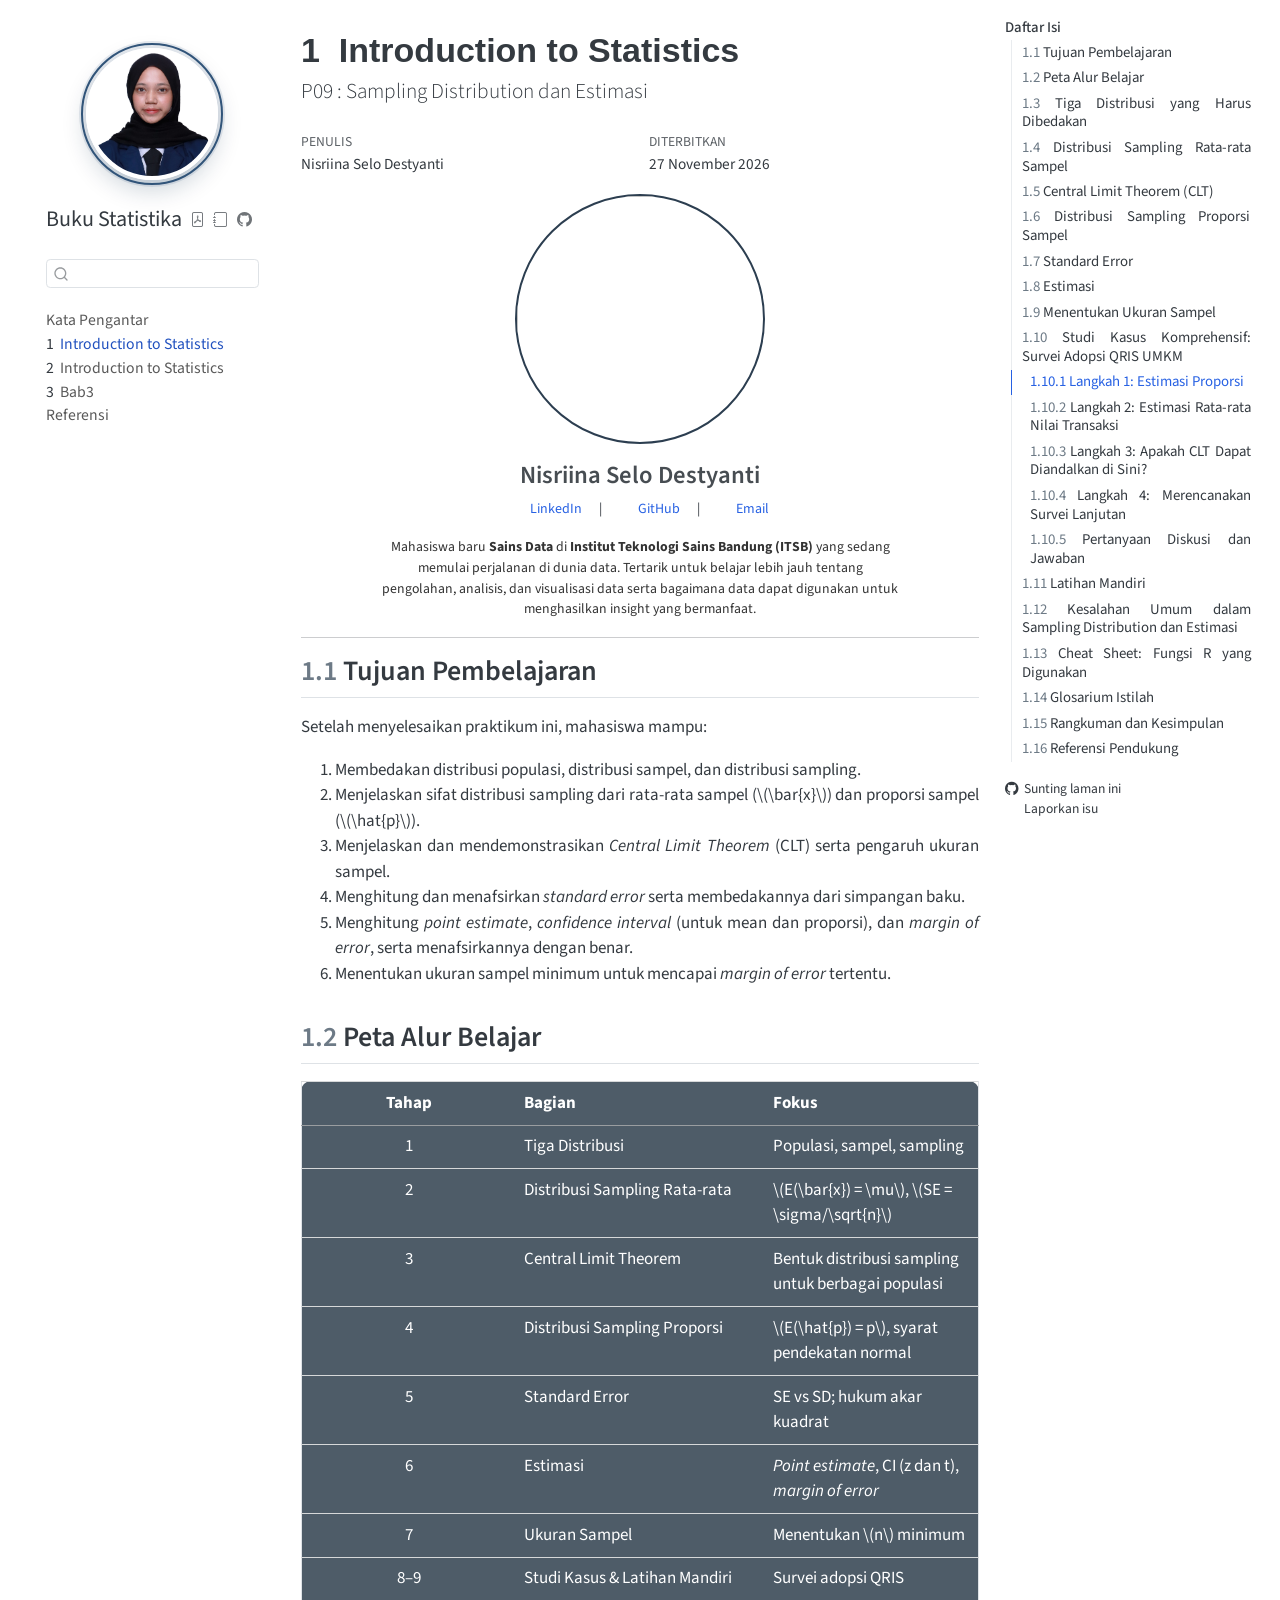
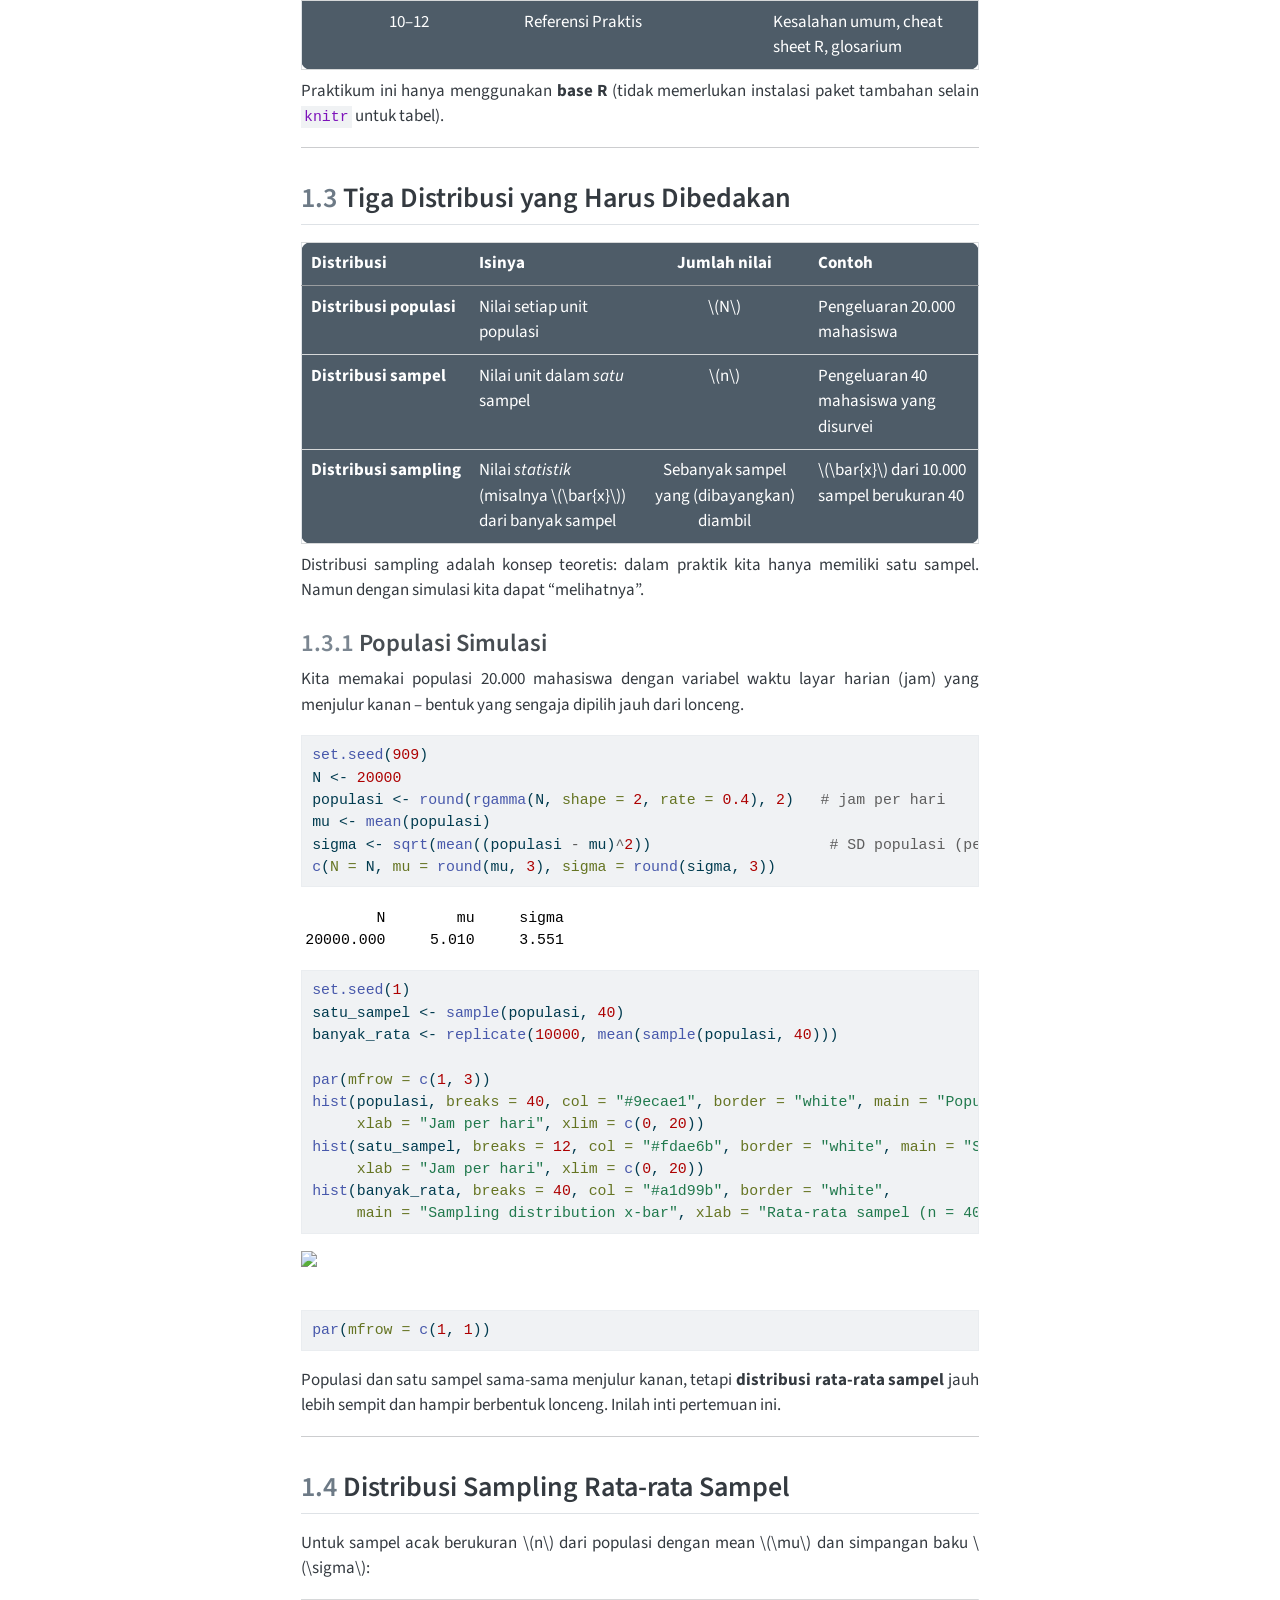
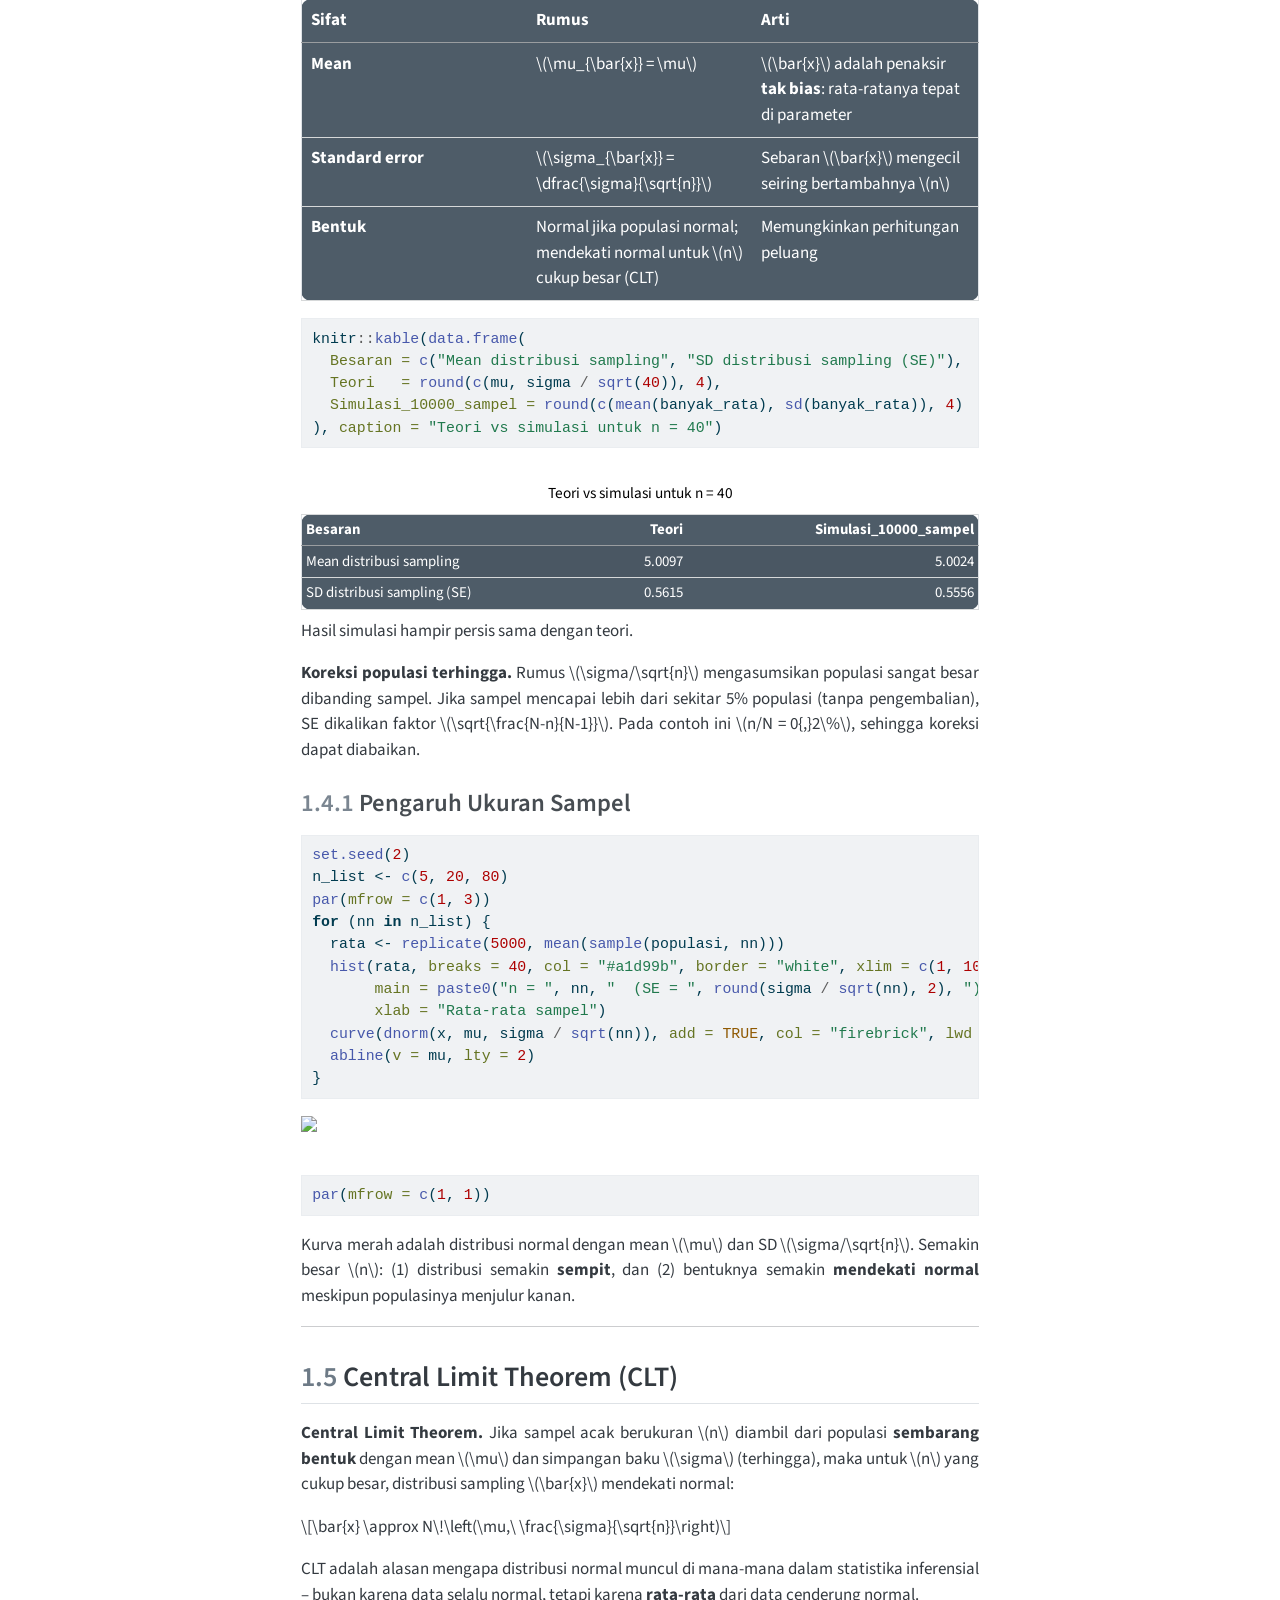
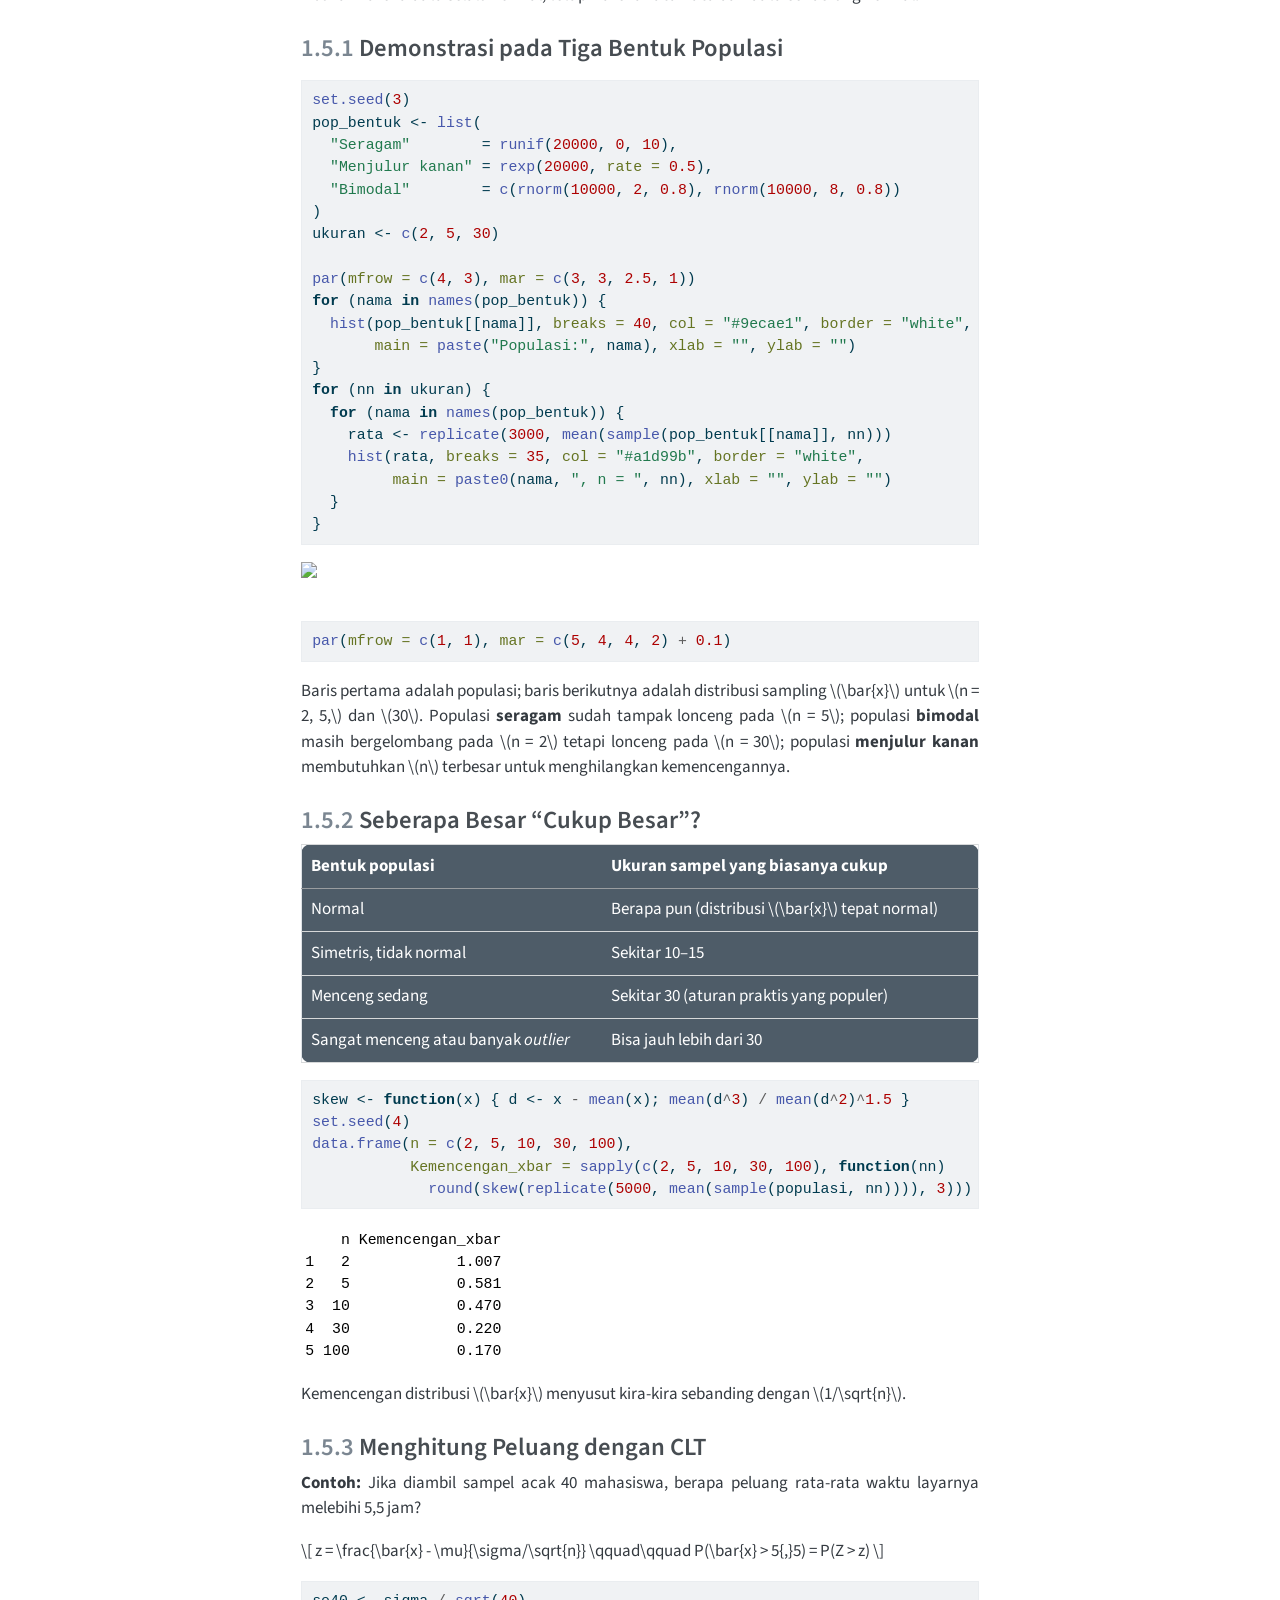
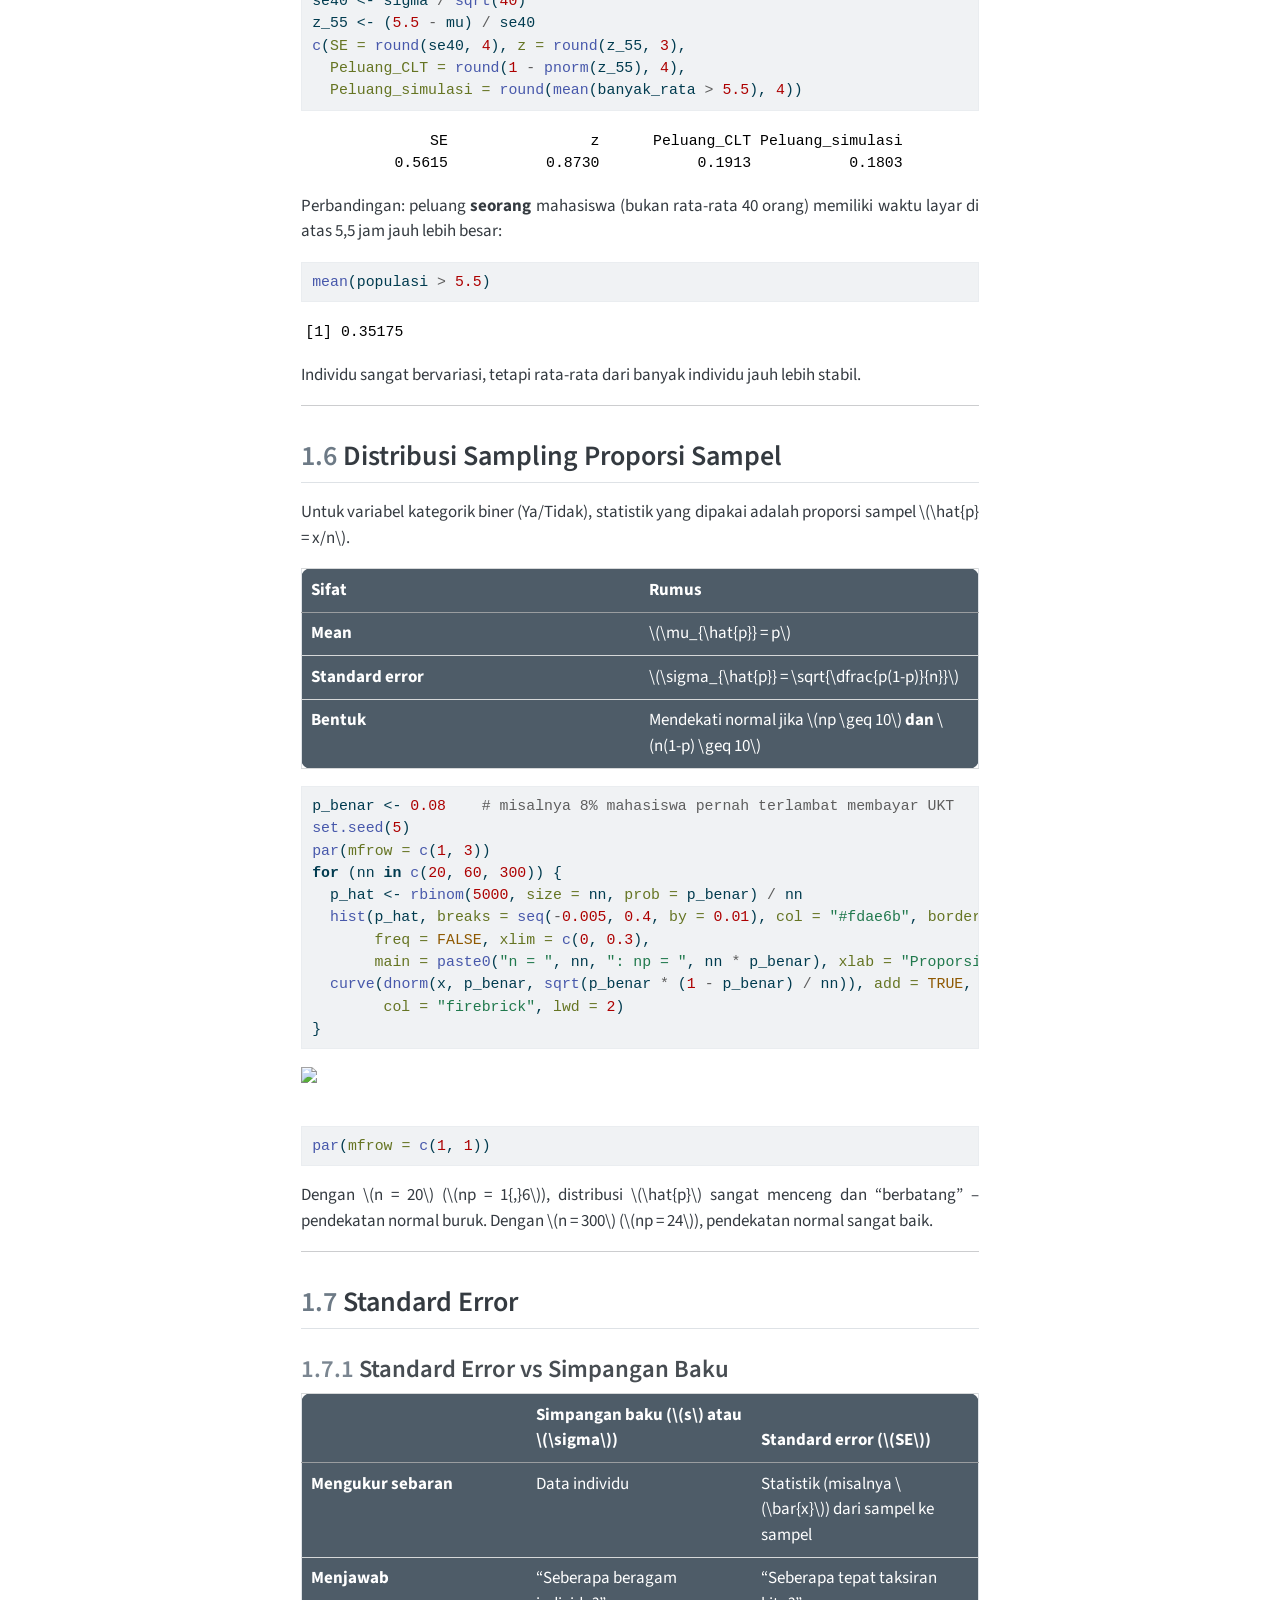
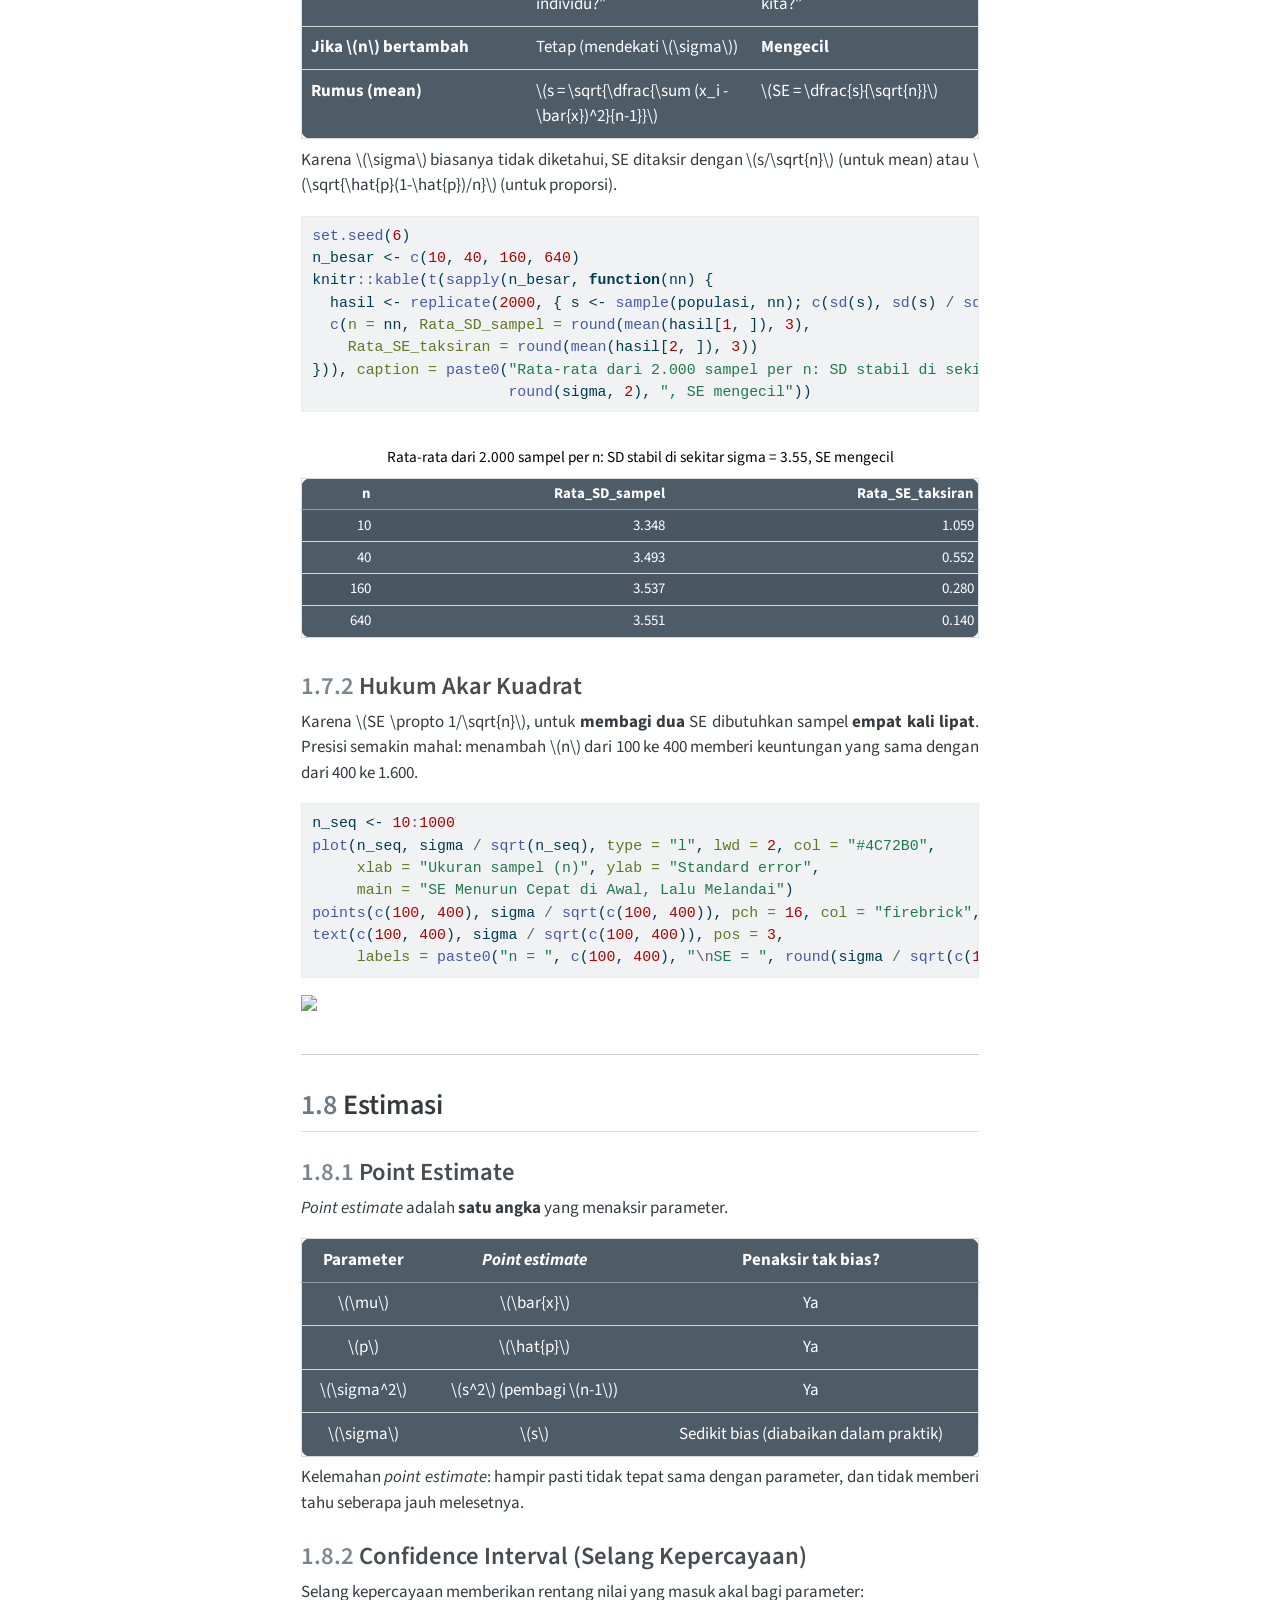
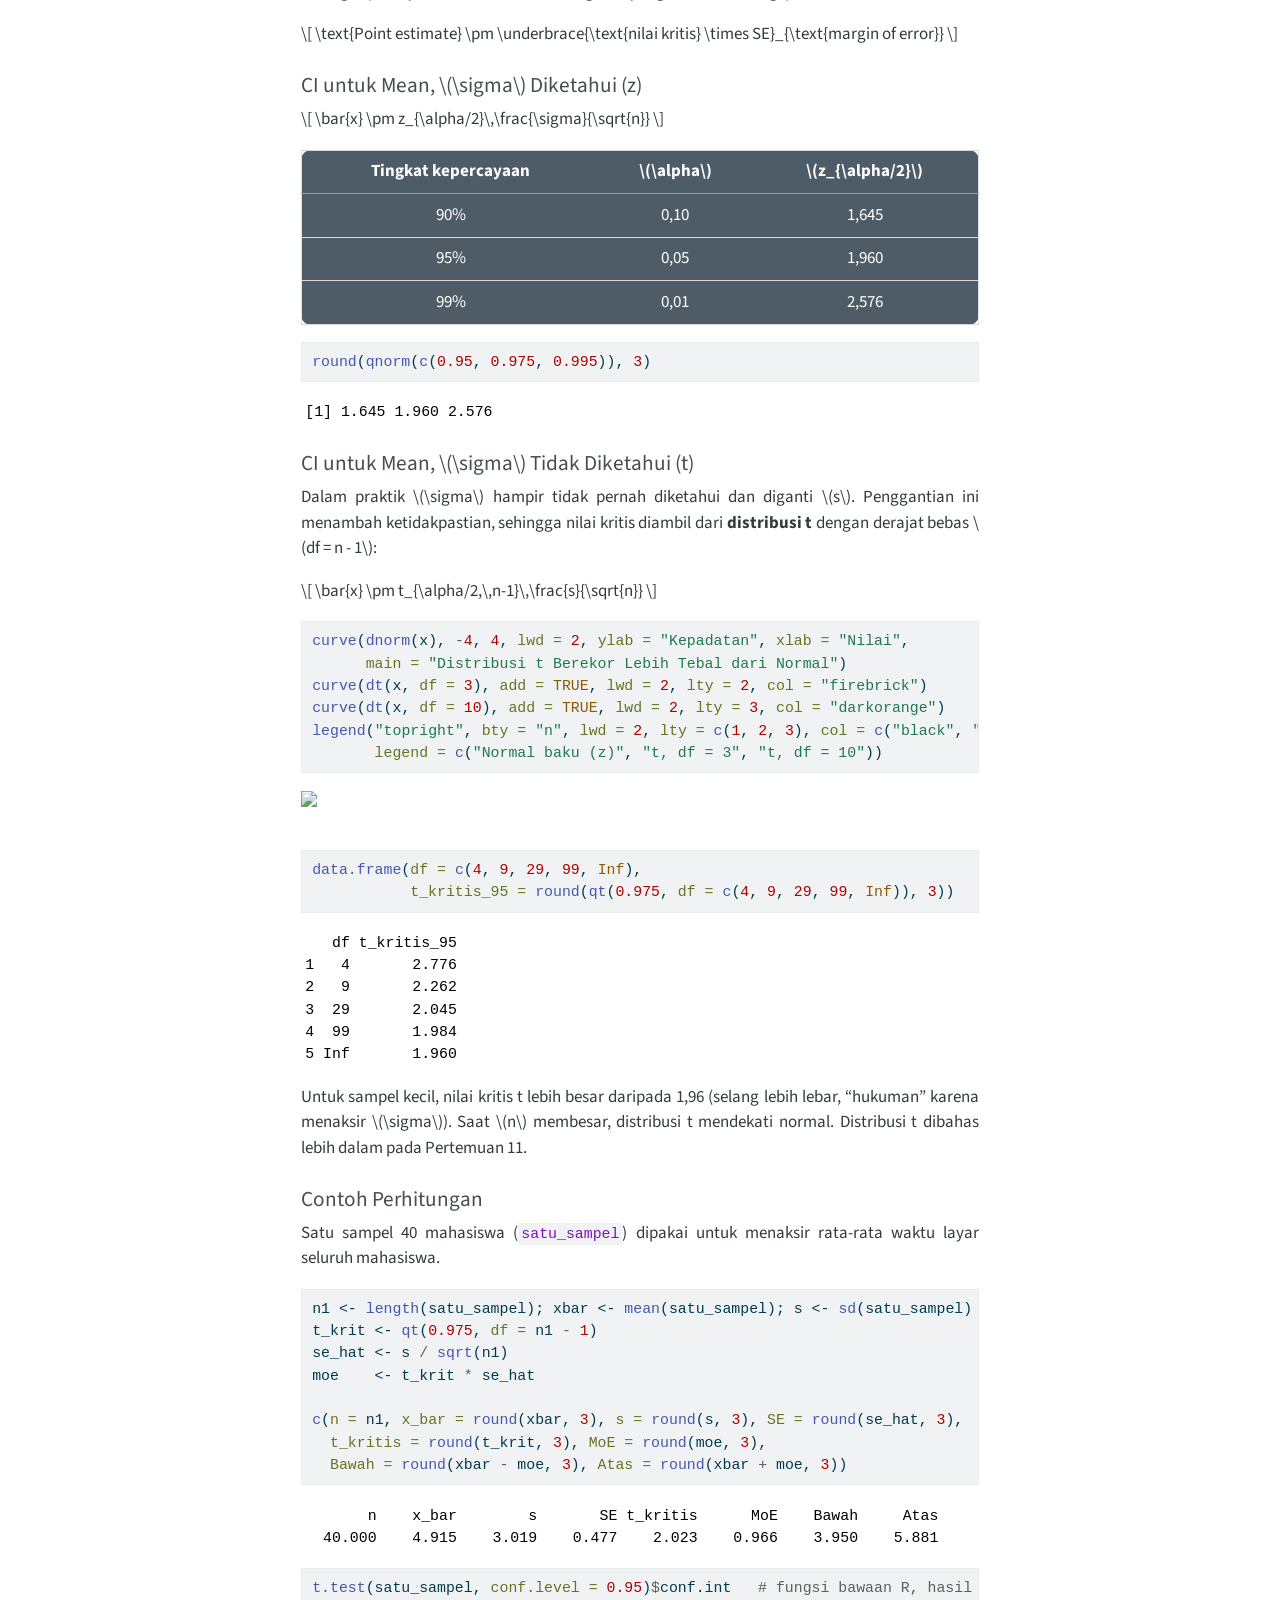
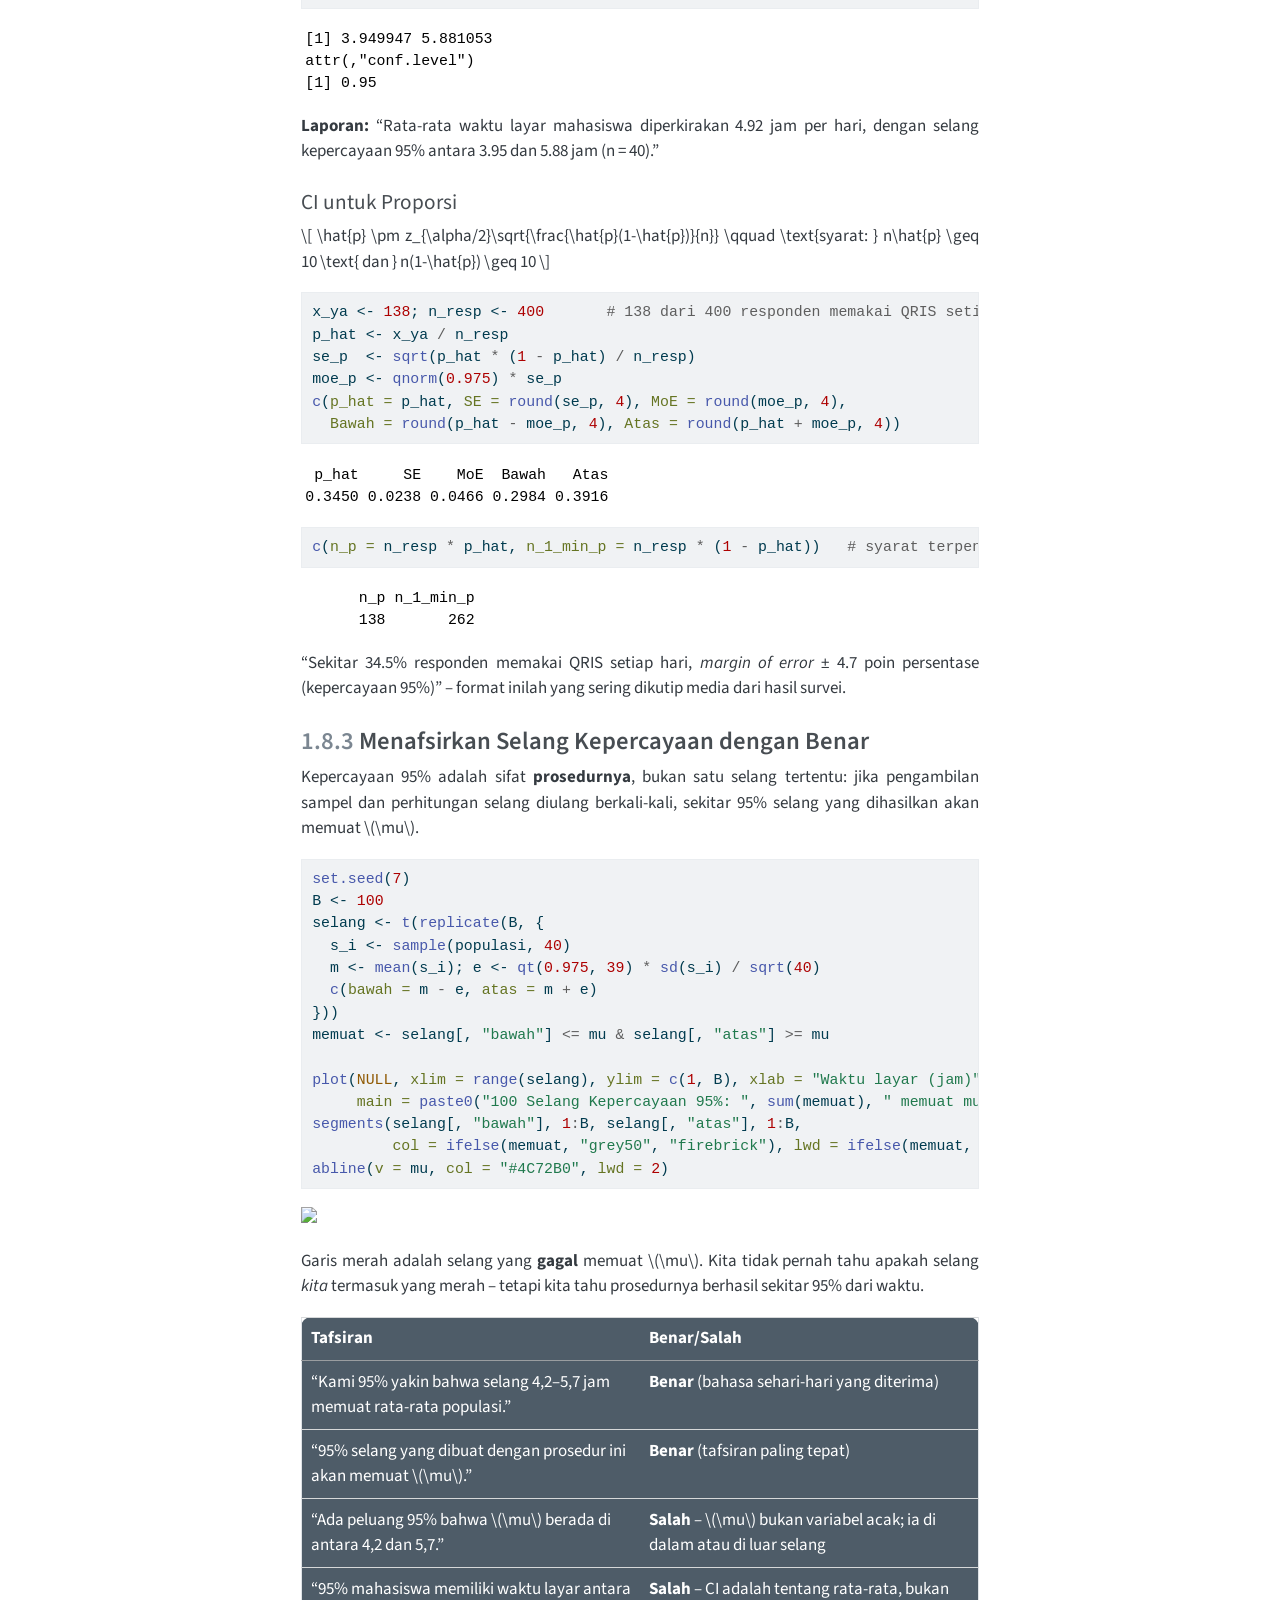
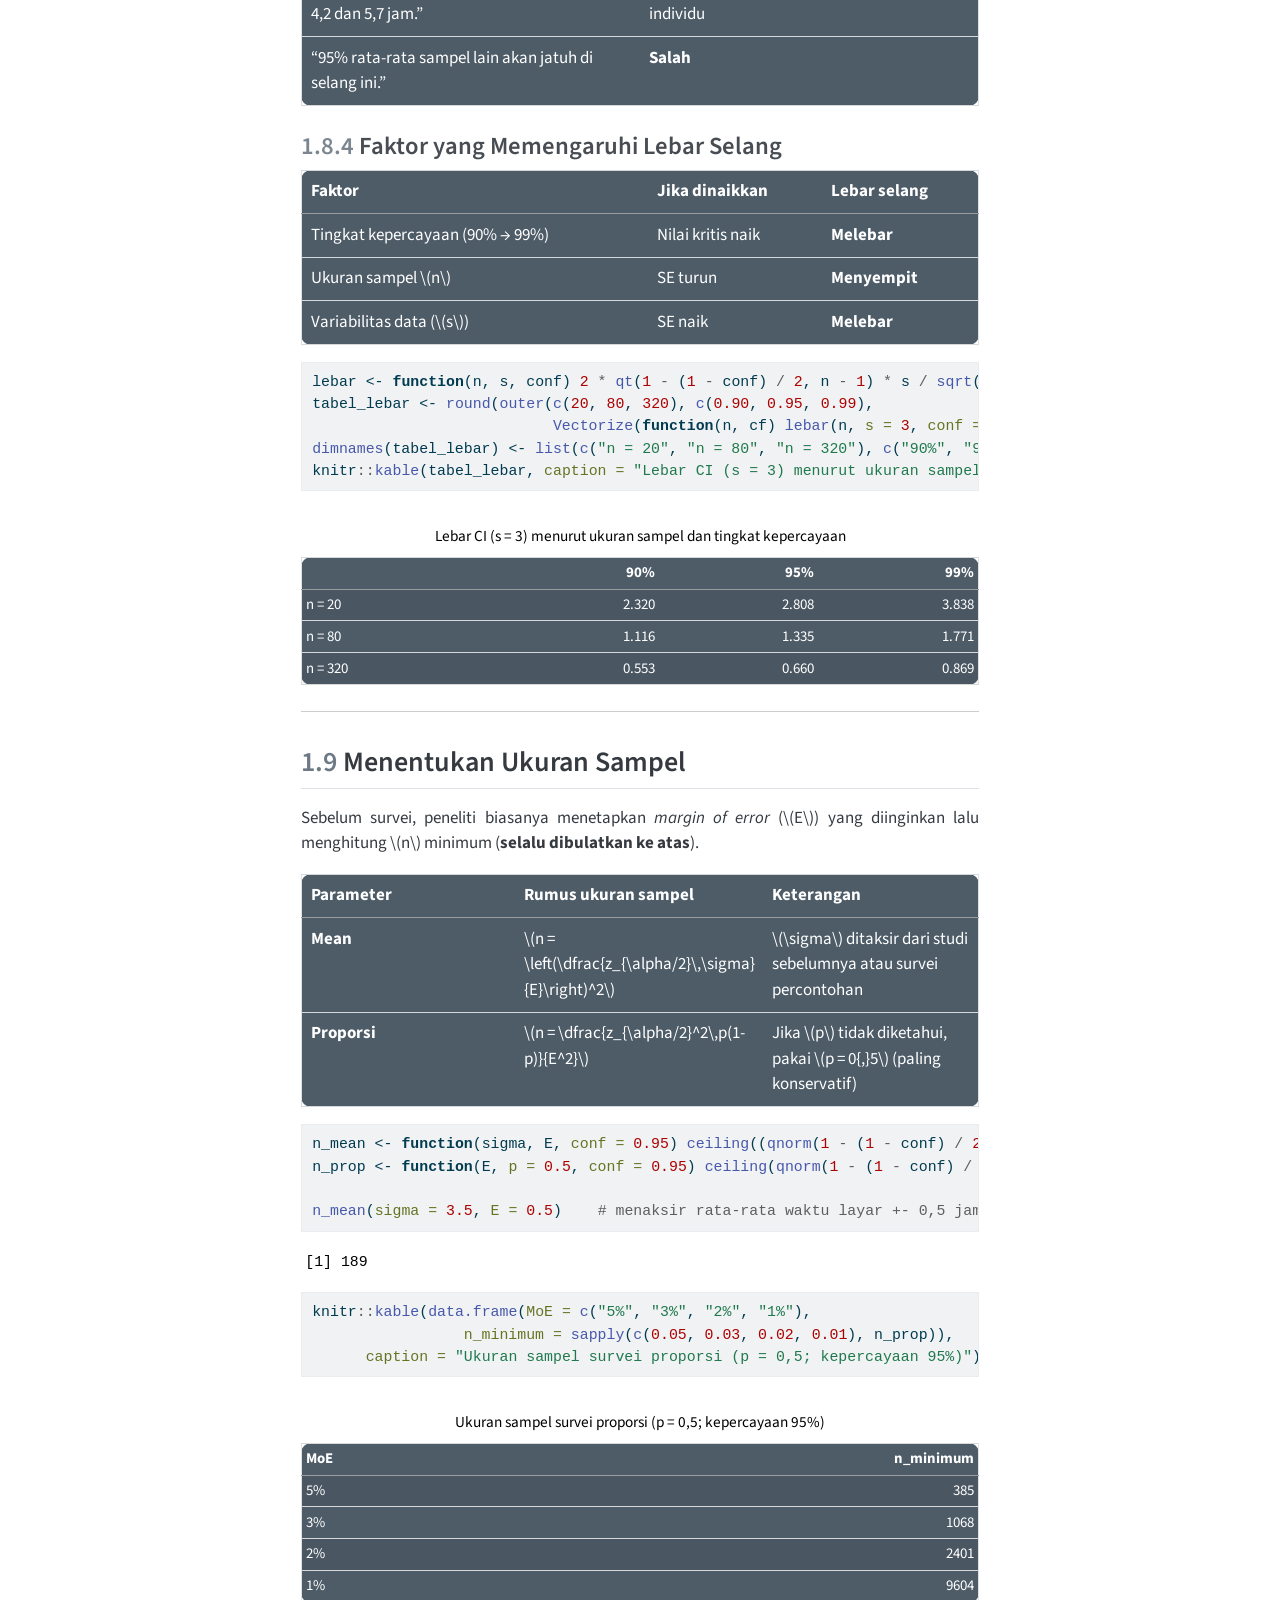
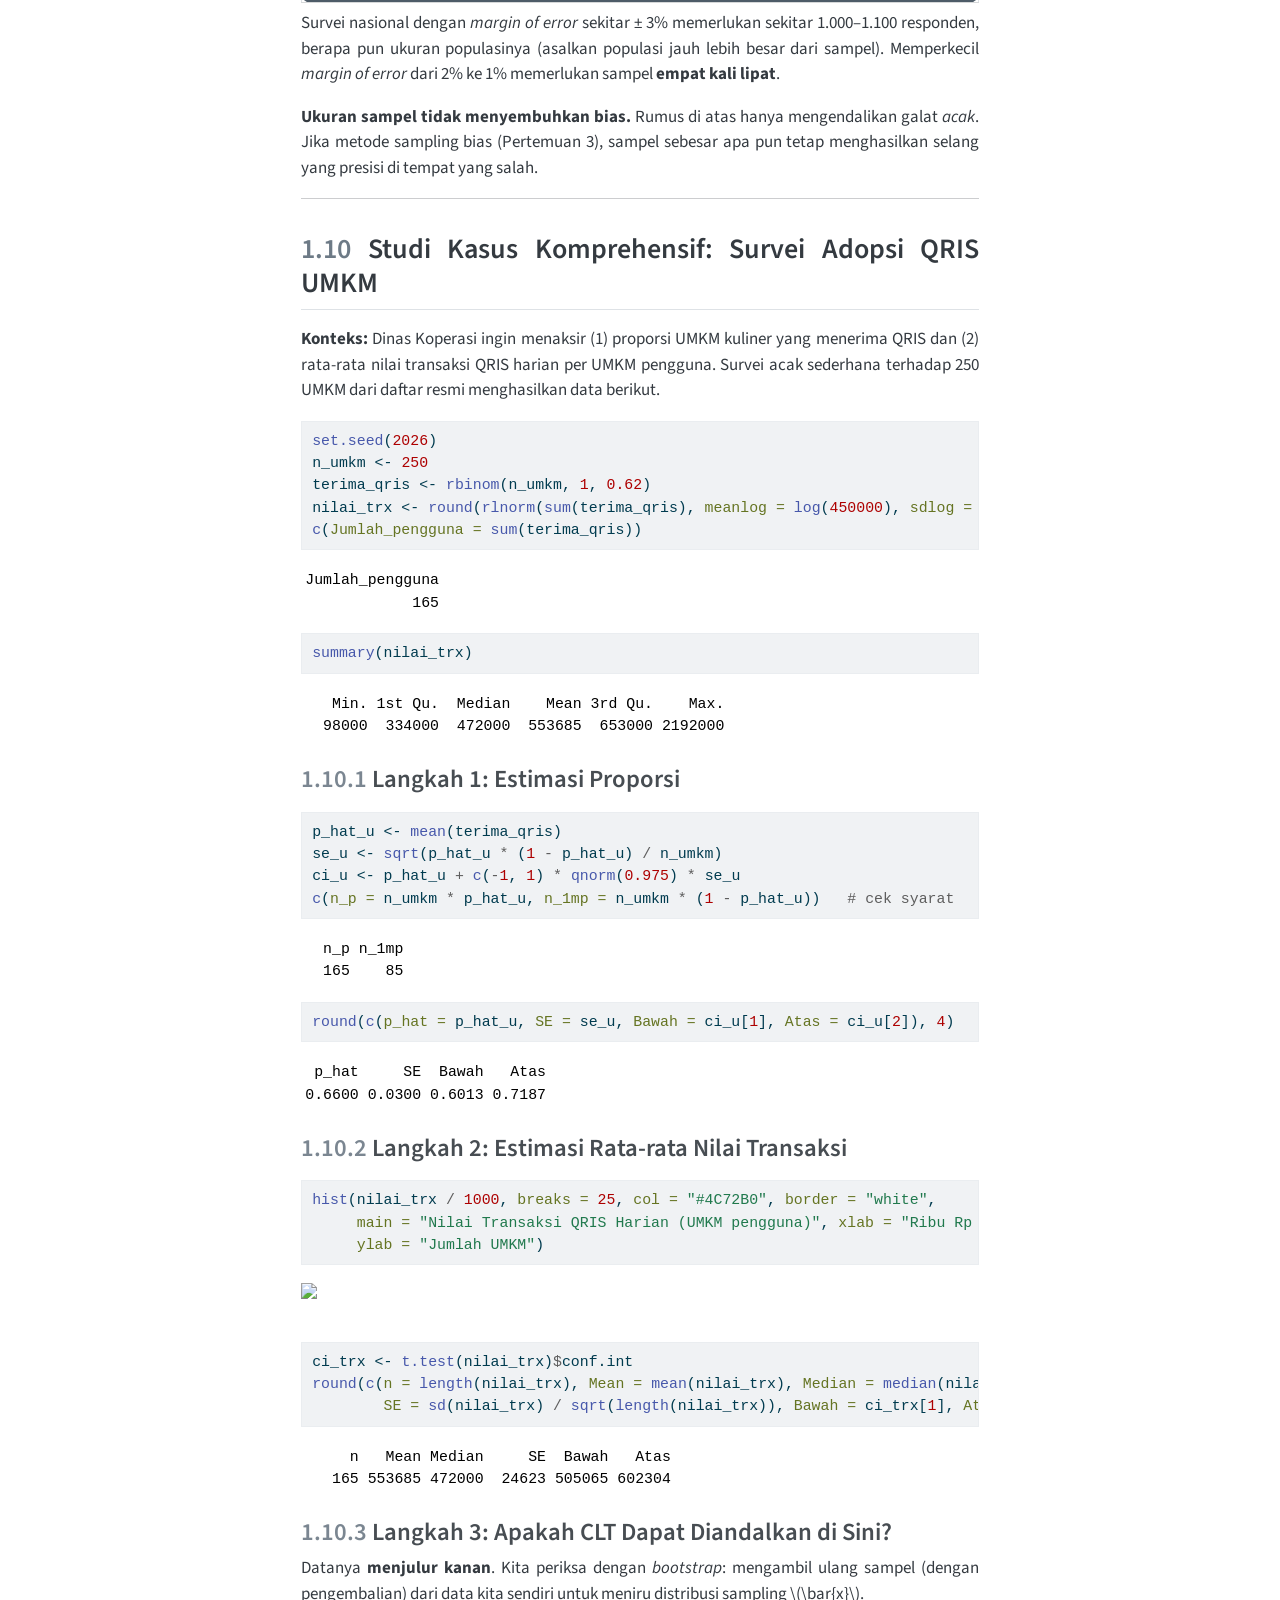
==== commit d04caca3: "Update book content" ====
--- a/docs/chapters/bab-1.html
+++ b/docs/chapters/bab-1.html
@@ -555,19 +555,7 @@
 </div>
 </div>
 <p>Hasil simulasi hampir persis sama dengan teori.</p>
-<div class="callout callout-style-default callout-note callout-titled">
-<div class="callout-header d-flex align-content-center">
-<div class="callout-icon-container">
-<i class="callout-icon"></i>
-</div>
-<div class="callout-title-container flex-fill">
-Catatan
-</div>
-</div>
-<div class="callout-body-container callout-body">
 <p><strong>Koreksi populasi terhingga.</strong> Rumus <span class="math inline">\(\sigma/\sqrt{n}\)</span> mengasumsikan populasi sangat besar dibanding sampel. Jika sampel mencapai lebih dari sekitar 5% populasi (tanpa pengembalian), SE dikalikan faktor <span class="math inline">\(\sqrt{\frac{N-n}{N-1}}\)</span>. Pada contoh ini <span class="math inline">\(n/N = 0{,}2\%\)</span>, sehingga koreksi dapat diabaikan.</p>
-</div>
-</div>
 <section id="pengaruh-ukuran-sampel" class="level3" data-number="1.4.1">
 <h3 data-number="1.4.1" class="anchored" data-anchor-id="pengaruh-ukuran-sampel"><span class="header-section-number">1.4.1</span> Pengaruh Ukuran Sampel</h3>
 <div class="cell">
@@ -597,20 +585,8 @@
 </section>
 <section id="central-limit-theorem-clt" class="level2" data-number="1.5">
 <h2 data-number="1.5" class="anchored" data-anchor-id="central-limit-theorem-clt"><span class="header-section-number">1.5</span> Central Limit Theorem (CLT)</h2>
-<div class="callout callout-style-default callout-tip callout-titled">
-<div class="callout-header d-flex align-content-center">
-<div class="callout-icon-container">
-<i class="callout-icon"></i>
-</div>
-<div class="callout-title-container flex-fill">
-Tip
-</div>
-</div>
-<div class="callout-body-container callout-body">
 <p><strong>Central Limit Theorem.</strong> Jika sampel acak berukuran <span class="math inline">\(n\)</span> diambil dari populasi <strong>sembarang bentuk</strong> dengan mean <span class="math inline">\(\mu\)</span> dan simpangan baku <span class="math inline">\(\sigma\)</span> (terhingga), maka untuk <span class="math inline">\(n\)</span> yang cukup besar, distribusi sampling <span class="math inline">\(\bar{x}\)</span> mendekati normal:</p>
 <p><span class="math display">\[\bar{x} \approx N\!\left(\mu,\ \frac{\sigma}{\sqrt{n}}\right)\]</span></p>
-</div>
-</div>
 <p>CLT adalah alasan mengapa distribusi normal muncul di mana-mana dalam statistika inferensial – bukan karena data selalu normal, tetapi karena <strong>rata-rata</strong> dari data cenderung normal.</p>
 <section id="demonstrasi-pada-tiga-bentuk-populasi" class="level3" data-number="1.5.1">
 <h3 data-number="1.5.1" class="anchored" data-anchor-id="demonstrasi-pada-tiga-bentuk-populasi"><span class="header-section-number">1.5.1</span> Demonstrasi pada Tiga Bentuk Populasi</h3>
@@ -1258,19 +1234,7 @@
 </div>
 </div>
 <p>Survei nasional dengan <em>margin of error</em> sekitar ± 3% memerlukan sekitar 1.000–1.100 responden, berapa pun ukuran populasinya (asalkan populasi jauh lebih besar dari sampel). Memperkecil <em>margin of error</em> dari 2% ke 1% memerlukan sampel <strong>empat kali lipat</strong>.</p>
-<div class="callout callout-style-default callout-important callout-titled">
-<div class="callout-header d-flex align-content-center">
-<div class="callout-icon-container">
-<i class="callout-icon"></i>
-</div>
-<div class="callout-title-container flex-fill">
-Penting
-</div>
-</div>
-<div class="callout-body-container callout-body">
 <p><strong>Ukuran sampel tidak menyembuhkan bias.</strong> Rumus di atas hanya mengendalikan galat <em>acak</em>. Jika metode sampling bias (Pertemuan 3), sampel sebesar apa pun tetap menghasilkan selang yang presisi di tempat yang salah.</p>
-</div>
-</div>
 <hr>
 </section>
 <section id="studi-kasus-komprehensif-survei-adopsi-qris-umkm" class="level2" data-number="1.10">
